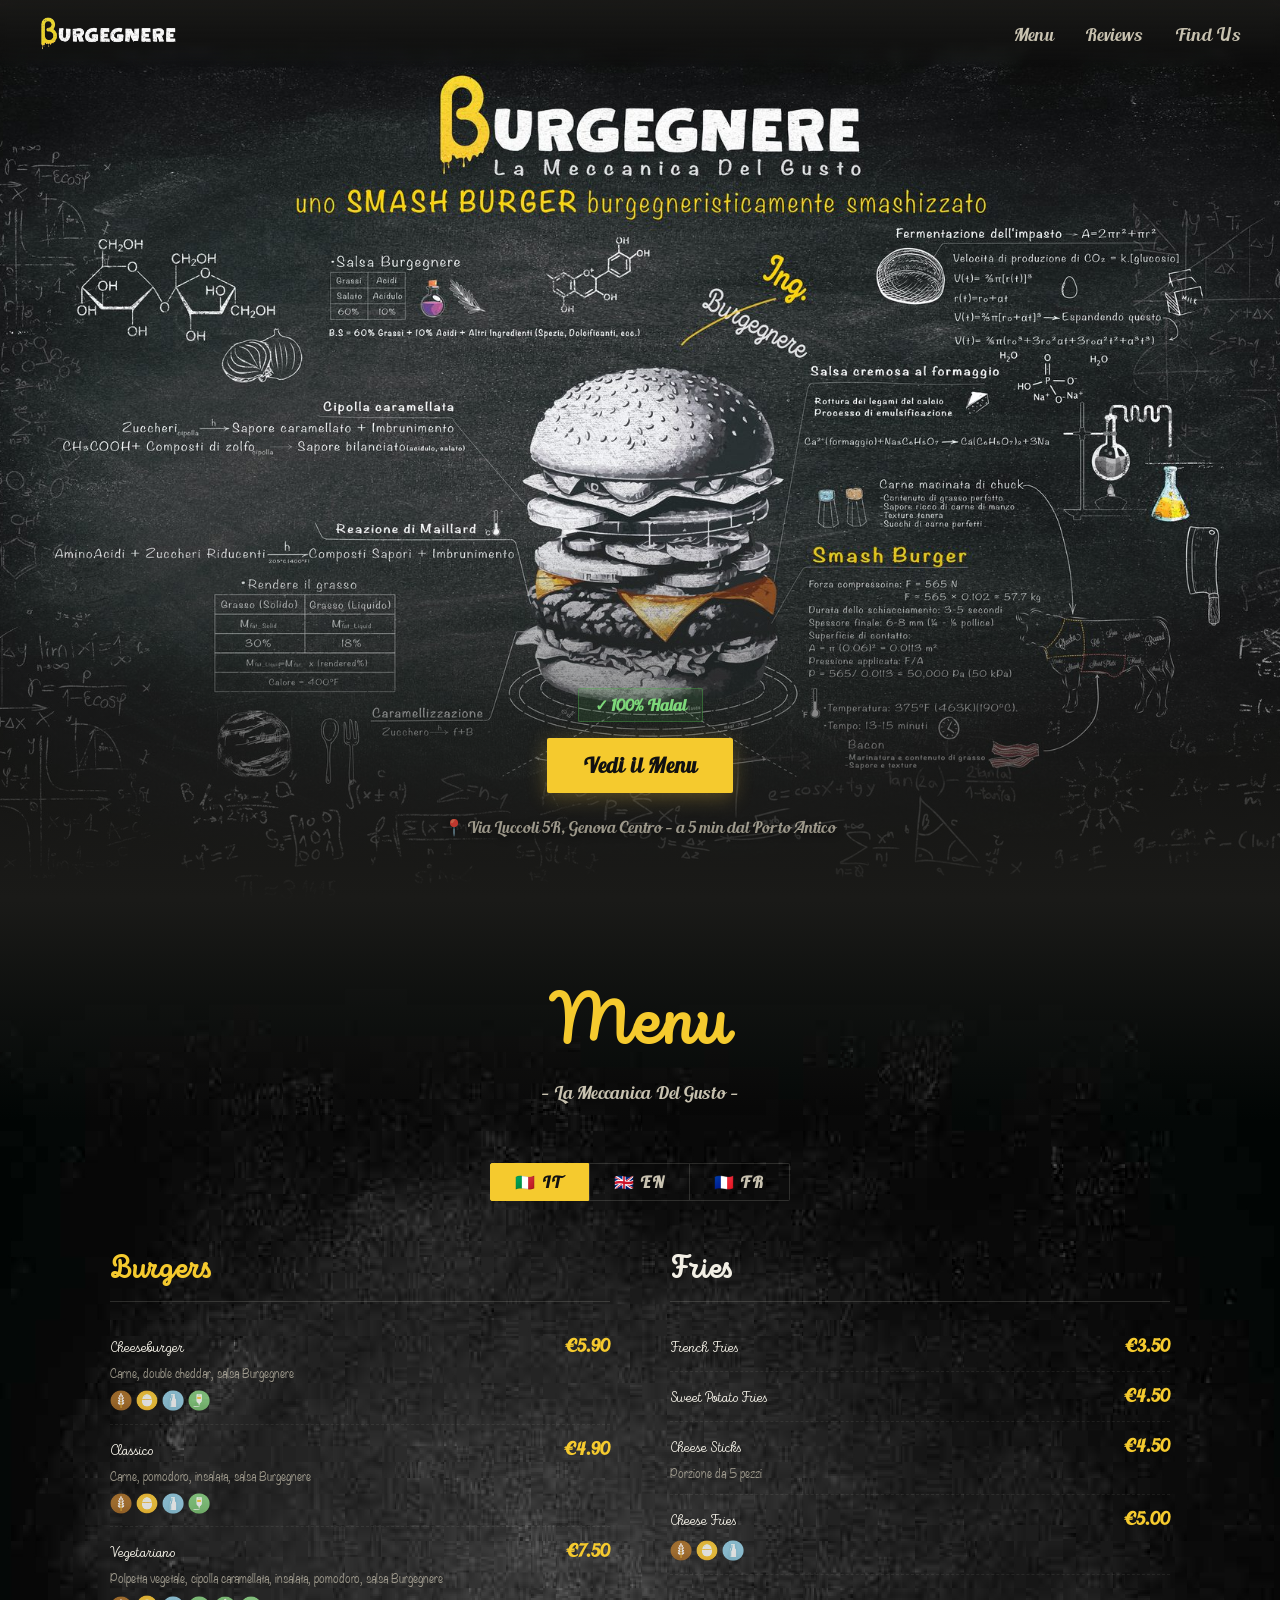
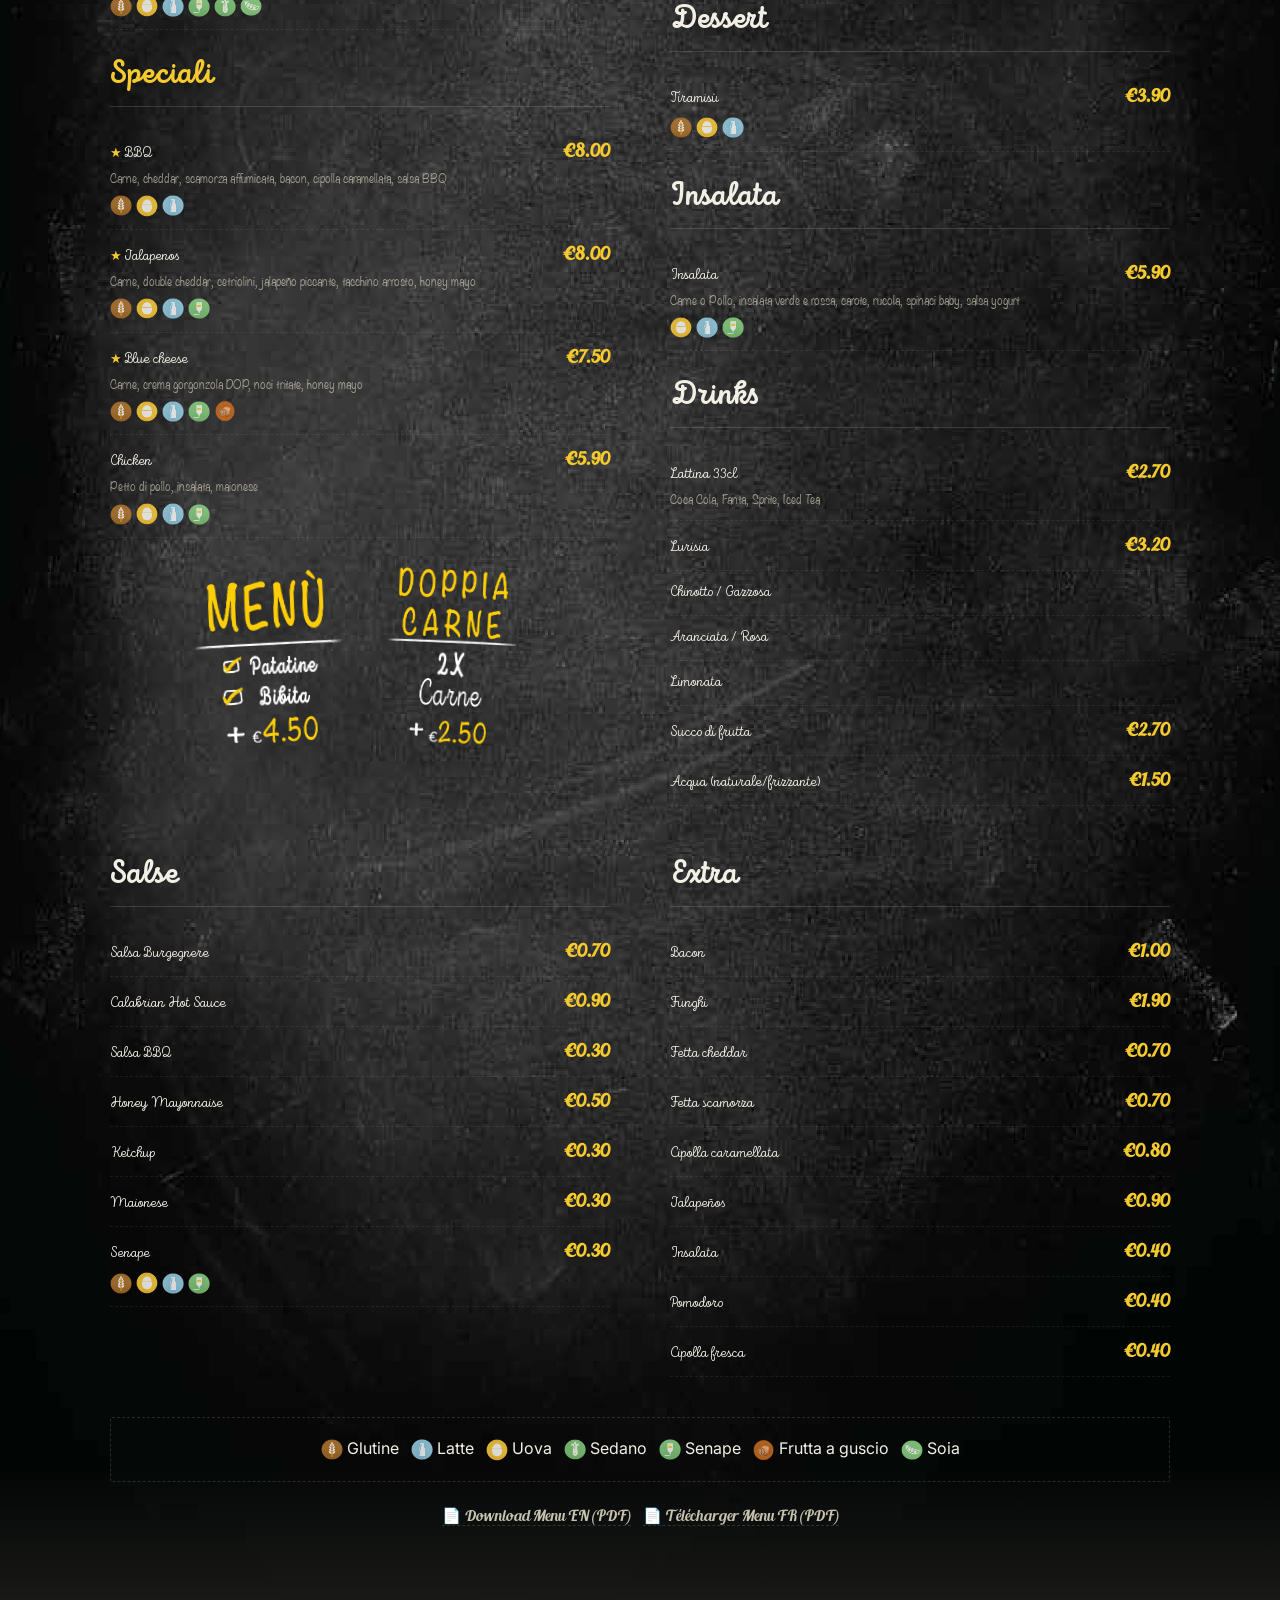
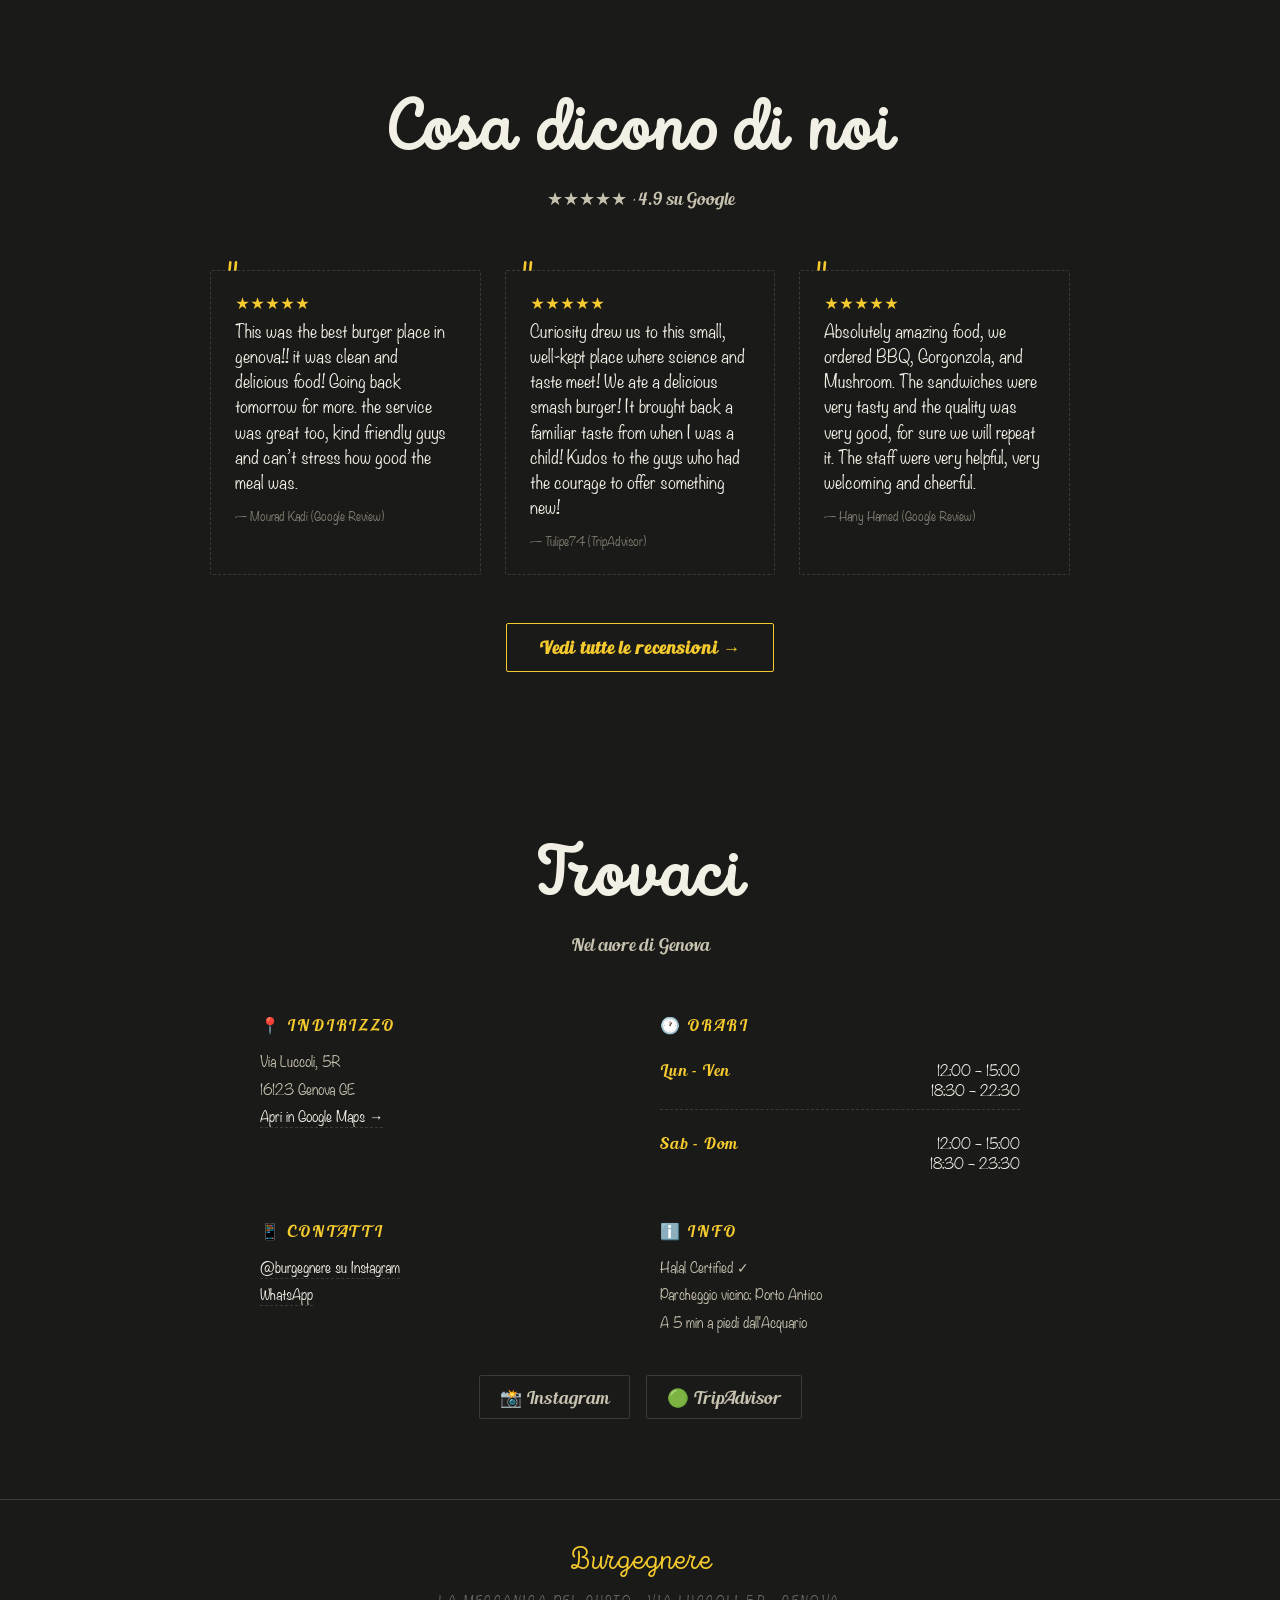
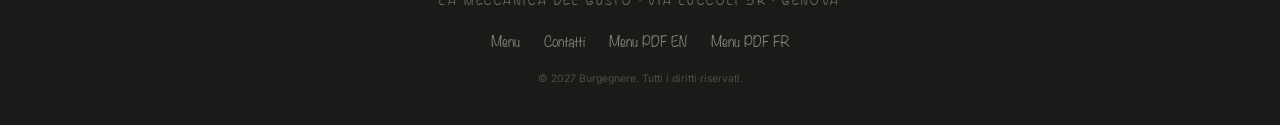
==== index.html @ 3bcdb815 "small changes" ====
<!DOCTYPE html>
<html lang="en">
<head>
<meta charset="UTF-8">
<meta name="viewport" content="width=device-width, initial-scale=1.0">
<title>Burgegnere - La Meccanica Del Gusto</title>
<meta name="description" content="The best smash burger in Genova. Via Luccoli 5R. Science meets flavor.">
<link rel="preconnect" href="https://fonts.googleapis.com">
<link href="https://fonts.googleapis.com/css2?family=Permanent+Marker&family=Caveat:wght@400;600;700&family=Special+Elite&family=Luckiest+Guy&family=Inter:wght@300;400;500&display=swap" rel="stylesheet">
<link rel="icon" type="image/png" href="assets/logo-without-background.png">
<style>
  /* ===== CUSTOM FONTS =====
     Intro Script   -> main titles (Light 300 / Bold 700)
     Blenda Script  -> secondary text
     Noteworthy     -> 3D text (burger builder)
  */
  @font-face {
    font-family: 'Blenda Script';
    src: url('assets/fonts/BlendaScript.otf') format('opentype');
    font-weight: normal;
    font-style: normal;
    font-display: swap;
  }
  @font-face {
    font-family: 'Intro Script';
    src: url('assets/fonts/IntroScript-Light.woff2') format('woff2'),
         url('assets/fonts/IntroScript-Light.woff') format('woff'),
         url('assets/fonts/IntroScript-Light.ttf') format('truetype');
    font-weight: 300;
    font-style: normal;
    font-display: swap;
  }
  @font-face {
    font-family: 'Intro Script';
    src: url('assets/fonts/IntroScript-Bold.woff2') format('woff2'),
         url('assets/fonts/IntroScript-Bold.woff') format('woff'),
         url('assets/fonts/IntroScript-Bold.ttf') format('truetype');
    font-weight: 700;
    font-style: normal;
    font-display: swap;
  }
  @font-face {
    font-family: 'Noteworthy';
    src: url('assets/fonts/Noteworthy-Lt.ttf') format('truetype');
    font-weight: normal;
    font-style: normal;
    font-display: swap;
  }

  :root {
    --font-title: 'Intro Script', 'Luckiest Guy', cursive;
    --font-secondary: 'Blenda Script', 'Caveat', cursive;
    --font-3d: 'Noteworthy', 'Permanent Marker', cursive;
    --chalk-white: #F2EFE5;
    --chalk-dim: #C8C2B0;
    --chalk-faint: rgba(242,239,229,0.15);
    --board-dark: #1A1A18;
    --board-mid: #222220;
    --board-green: #1E2820;
    --gold: #F5CA2E;
    --gold-dim: #C9A020;
    --red-chalk: #E84040;
    --blue-chalk: #6AABF7;
    --green-chalk: #7DD87A;
    --orange-chalk: #F5A030;
    --board-texture: repeating-linear-gradient(
      0deg, transparent, transparent 2px,
      rgba(255,255,255,0.01) 2px, rgba(255,255,255,0.01) 4px
    );
  }

  * { margin: 0; padding: 0; box-sizing: border-box; }

  html { scroll-behavior: smooth; }

  body {
    background: var(--board-dark);
    color: var(--chalk-white);
    font-family: 'Inter', sans-serif;
    overflow-x: hidden;
  }

  /* ===== CHALKBOARD TEXTURE OVERLAY ===== */
  body::before {
    content: '';
    position: fixed;
    inset: 0;
    background: var(--board-texture);
    pointer-events: none;
    z-index: 0;
  }

  /* ===== MATH BACKGROUND ===== */
  .math-bg {
    position: fixed;
    inset: 0;
    pointer-events: none;
    z-index: 0;
    overflow: hidden;
    opacity: 0.07;
  }
  .math-bg canvas { width: 100%; height: 100%; }

  /* ===== NAV ===== */
  nav {
    position: fixed;
    top: 0; left: 0; right: 0;
    z-index: 100;
    display: flex;
    align-items: center;
    justify-content: space-between;
    padding: 16px 40px;
    background: linear-gradient(to bottom, rgba(26,26,24,0.95), transparent);
    backdrop-filter: blur(4px);
  }

  .nav-logo {
    display: inline-flex;
    align-items: center;
    gap: 1.5px;
    font-family: var(--font-title);
    font-size: 1.3rem;
    color: #ffffff;
    letter-spacing: 0.04em;
    text-decoration: none;
    font-weight: 300;
  }
  .nav-logo img {
    height: 2.2rem;
    width: auto;
    display: block;
  }

  .nav-links {
    display: flex;
    gap: 32px;
    list-style: none;
  }
  .nav-links a {
    font-family: var(--font-secondary);
    font-size: 1.1rem;
    color: var(--chalk-dim);
    text-decoration: none;
    transition: color 0.2s;
    letter-spacing: 0.02em;
  }
  .nav-links a:hover { color: var(--chalk-white); }

  .nav-order-btn {
    background: var(--gold);
    color: #111;
    font-family: var(--font-secondary);
    font-size: 1rem;
    font-weight: 700;
    padding: 8px 20px;
    border-radius: 2px;
    text-decoration: none;
    letter-spacing: 0.03em;
    transition: background 0.2s;
  }
  .nav-order-btn:hover { background: #ffd84f; }

  /* ===== HERO ===== */
  #hero {
    position: relative;
    min-height: 100vh;
    display: flex;
    align-items: center;
    justify-content: center;
    overflow: hidden;
    z-index: 1;
    background-image: url('assets/backgrounds/header_bg.jpg');
    background-size: cover;
    background-position: center top;
  }

#hero::after {
  content: '';
  position: absolute;
  inset: 0;
  /* Background image carries the title/subtitle/tagline; only a light shade at the
     very bottom keeps the action cluster readable, the rest stays full opacity. */
  background: linear-gradient(
    to bottom,
    transparent 0%,
    transparent 58%,
    rgba(26,26,24,0.5) 80%,
    var(--board-dark) 100%
  );
  z-index: 1;
  pointer-events: none;
}

  .hero-content {
    position: absolute;
    left: 0; right: 0; bottom: 0;
    text-align: center;
    z-index: 2;
    padding: 0 20px 7vh;
  }

  .hero-eyebrow {
    font-family: var(--font-secondary);
    font-size: 1rem;
    color: var(--chalk-dim);
    letter-spacing: 0.15em;
    text-transform: uppercase;
    margin-bottom: 12px;
    text-shadow: 0 2px 10px rgba(0,0,0,0.9);
  }

  .hero-title {
    font-family: var(--font-title);
    font-size: clamp(3rem, 10vw, 8rem);
    font-weight: 300;
    line-height: 0.9;
    color: var(--chalk-white);
    position: relative;
    text-shadow: 0 4px 24px rgba(0,0,0,0.85), 0 2px 6px rgba(0,0,0,0.9);
  }
  .hero-title .hero-title-img {
    width: clamp(280px, 82vw, 760px);
    height: auto;
    display: block;
    margin: 0 auto;
    filter: drop-shadow(0 4px 24px rgba(0,0,0,0.85));
  }

  .hero-sub {
    font-family: var(--font-secondary);
    font-size: clamp(0.85rem, 2vw, 1.05rem);
    color: var(--chalk-dim);
    letter-spacing: 0.25em;
    text-transform: uppercase;
    font-weight: bold;
 
    text-shadow: 0 2px 10px rgba(0,0,0,0.9);
  }

  .hero-tagline {
    font-family: var(--font-secondary);
    font-size: clamp(1.6rem, 4vw, 2.8rem);
    color: var(--gold);
    margin-top: 24px;
    font-weight: 700;
    text-shadow: 0 2px 14px rgba(0,0,0,0.85);
  }

  .hero-formula {
    font-family: var(--font-secondary);
    font-size: 1rem;
    color: var(--chalk-dim);
    margin-top: 12px;
    opacity: 0.85;
    text-shadow: 0 2px 8px rgba(0,0,0,0.9);
  }

  .hero-ctas {
    display: flex;
    gap: 16px;
    justify-content: center;
    flex-wrap: wrap;
    margin-top: 16px;
  }

  .cta-primary {
    background: var(--gold);
    color: #111;
    font-family: var(--font-secondary);
    font-size: 1.3rem;
    font-weight: 700;
    padding: 14px 36px;
    border-radius: 2px;
    text-decoration: none;
    letter-spacing: 0.05em;
    transition: all 0.2s;
    box-shadow: 0 4px 20px rgba(245,200,66,0.3);
  }
  .cta-primary:hover { background: #ffd84f; transform: translateY(-2px); }

  .cta-secondary {
    border: 1.5px solid var(--chalk-dim);
    color: var(--chalk-white);
    font-family: var(--font-secondary);
    font-size: 1.3rem;
    padding: 14px 36px;
    border-radius: 2px;
    text-decoration: none;
    letter-spacing: 0.05em;
    transition: all 0.2s;
  }
  .cta-secondary:hover { border-color: var(--chalk-white); background: rgba(255,255,255,0.05); }

  .hero-location {
    font-family: var(--font-secondary);
    font-size: 1rem;
    color: var(--chalk-dim);
    margin-top: 24px;
    opacity: 0.75;
    text-shadow: 0 2px 8px rgba(0,0,0,0.9);
  }

  /* ===== CHALK SCRIBBLES (decorative SVGs) ===== */
  .chalk-scribbles {
    position: absolute;
    inset: 0;
    pointer-events: none;
    overflow: hidden;
  }

  /* ===== 3D BURGER SCROLL SECTION ===== */
#burger-builder {
  position: relative;
  z-index: 1;
  min-height: 500vh;

  background-image:
    radial-gradient(
      ellipse 70% 55% at 50% 50%,
      rgba(10,10,9,0.92) 0%,
      rgba(10,10,9,0.85) 30%,
      rgba(10,10,9,0.70) 50%,
      rgba(10,10,9,0.40) 75%,
      transparent 100%
    ),
    linear-gradient(
      to bottom,
      rgba(10,10,9,0.65) 0%,
      rgba(10,10,9,0.35) 15%,
      rgba(10,10,9,0.35) 85%,
      rgba(10,10,9,0.80) 100%
    ),
    url('assets/science_bg.png');

  background-size: cover;
  background-position: 70% top;
  background-repeat: no-repeat;
}

  .burger-sticky {
    position: relative;
    position: sticky;
    top: 0;
    height: 100vh;
    display: flex;
    flex-direction: column;
    align-items: center;
    justify-content: center;
    overflow: hidden;
  }

  .burger-scene {
    position: relative;
    width: min(85vw, 460px);
    height: min(96vw, 500px);
    filter: drop-shadow(0 35px 45px rgba(0,0,0,0.55));
  }

  .burger-scene svg {
    position: absolute;
    inset: 0;
    width: 100%;
    height: 100%;
    overflow: visible;
  }

  .burger-scene .layer {
    opacity: 0;
    transform: translateY(40px) scale(0.85);
    transition: transform 0.5s cubic-bezier(.4,0,.2,1), opacity 0.5s ease;
  }

  .burger-label {
    position: absolute;
    right: -150px;
    font-family: var(--font-secondary);
    font-size: 1rem;
    color: var(--chalk-dim);
    white-space: nowrap;
    opacity: 0;
    transition: opacity 0.3s;
    display: flex;
    align-items: center;
    gap: 8px;
  }
  .burger-label::before {
    content: '';
    display: block;
    width: 40px;
    height: 1px;
    background: var(--chalk-dim);
  }

  .burger-scroll-hint {
    position: absolute;
    bottom: 40px;
    font-family: var(--font-secondary);
    font-size: 1rem;
    color: var(--chalk-dim);
    animation: bounce 2s infinite;
    display: flex;
    flex-direction: column;
    align-items: center;
    gap: 8px;
    text-shadow: 0 2px 8px rgba(0,0,0,0.85);
  }
  @keyframes bounce {
    0%, 100% { transform: translateY(0); }
    50% { transform: translateY(6px); }
  }

  .burger-section-title {
    font-family: var(--font-3d);
    font-size: clamp(1.2rem, 3vw, 2rem);
    color: var(--gold);
    text-align: center;
    margin-bottom: 20px;
    min-height: 48px;
    text-shadow: 0 2px 12px rgba(0,0,0,0.85), 0 1px 2px rgba(0,0,0,0.9);
    padding: 0 16px;
  }

  /* ===== SECTION DIVIDER ===== */
  .chalk-divider {
    width: 100%;
    max-width: 700px;
    margin: 0 auto;
    height: 2px;
    background: linear-gradient(to right, transparent, var(--chalk-faint), rgba(242,239,229,0.35), var(--chalk-faint), transparent);
    position: relative;
  }

  /* ===== MENU SECTION ===== */
  #menu {
    position: relative;
    z-index: 1;
    padding: 80px 0;
    /* Menu background is a portrait "board" texture with its own border shadows,
       so fill the section exactly (100% x 100%) instead of cover-cropping it.
       This keeps the borders visible on all sides, centers it, and avoids the
       upscaling blur that "cover" caused on this tall section. */
    background-image:
      linear-gradient(to bottom, var(--board-dark) 0px, rgba(26,26,24,0) 220px),
      url('assets/backgrounds/menu_background.jpg');
    background-size: 100% 100%, 100% 100%;
    background-position: center, center;
    background-repeat: no-repeat, no-repeat;
  }
  /* Smooth fade from the menu "board" background into the dark reviews section
     so the bottom edge of the board image doesn't cut off abruptly. */
  #menu::after {
    content: '';
    position: absolute;
    left: 0; right: 0; bottom: 0;
    height: 140px;
    background: linear-gradient(to bottom, rgba(26,26,24,0), var(--board-dark));
    pointer-events: none;
    z-index: 2;
  }
  .menu-inner {
    position: relative;
    z-index: 3;
    max-width: 1100px;
    margin: 0 auto;
    padding: 0 20px;
  }

  .section-header {
    text-align: center;
    margin-bottom: 60px;
  }

  .section-title {
    font-family: var(--font-title);
    font-size: clamp(2.5rem, 6vw, 4.5rem);
    color: var(--chalk-white);
    position: relative;
    display: inline-block;
  }
  .section-title.gold { color: var(--gold); }

  .section-subtitle {
    font-family: var(--font-secondary);
    font-size: 1.1rem;
    color: var(--chalk-dim);
    margin-top: 8px;
  }

  /* LANG SWITCH */
  .lang-switch {
    display: flex;
    gap: 0;
    justify-content: center;
    margin-bottom: 48px;
  }
  .lang-btn {
    font-family: var(--font-secondary);
    font-size: 1rem;
    font-weight: 600;
    padding: 8px 24px;
    border: 1.5px solid var(--chalk-faint);
    background: transparent;
    color: var(--chalk-dim);
    cursor: pointer;
    letter-spacing: 0.1em;
    transition: all 0.2s;
  }
  .lang-btn:first-child { border-radius: 2px 0 0 2px; }
  .lang-btn:last-child  { border-radius: 0 2px 2px 0; border-left: none; }
  .lang-btn.active {
    background: var(--gold);
    color: #111;
    border-color: var(--gold);
    font-weight: 700;
  }

  /* MENU GRID */
  .menu-grid {
    display: grid;
    grid-template-columns: 1fr 1fr;
    gap: 48px 60px;
  }
  @media(max-width:760px) { .menu-grid { grid-template-columns: 1fr; } }

  .menu-cat-title {
    font-family: var(--font-title);
    font-size: 2rem;
    font-weight: bold;
    color: var(--gold);
    margin-bottom: 20px;
    padding-bottom: 10px;
    border-bottom: 1px solid var(--chalk-faint);
    position: relative;
  }
  .menu-cat-title.white { color: var(--chalk-white); }

  .menu-item {
    display: flex;
    flex-direction: column;
    gap: 4px;
    padding: 12px 0;
    border-bottom: 1px dashed rgba(242,239,229,0.08);
  }

  .menu-item-row {
    display: flex;
    justify-content: space-between;
    align-items: baseline;
    gap: 8px;
  }

  .menu-item-name {
    font-family: var(--font-title);
    font-size: 0.95rem;
    color: var(--chalk-white);
    flex: 1;
  }
  .menu-item-name .dots {
    color: var(--chalk-faint);
    flex: 1;
    border-bottom: 1px dotted rgba(242,239,229,0.15);
    margin: 0 6px;
    min-width: 20px;
  }

  .menu-item-price {
    font-family: var(--font-secondary);
    font-size: 1.1rem;
    font-weight: 700;
    color: var(--gold);
    white-space: nowrap;
  }

  .menu-item-desc {
    font-family: var(--font-3d);
    font-size: 0.78rem;
    color: var(--chalk-dim);
    line-height: 1.5;
    opacity: 0.75;
  }

  .menu-item-tags {
    display: flex;
    gap: 4px;
    flex-wrap: wrap;
    margin-top: 4px;
  }

  .tag {
    width: 18px; height: 18px;
    border-radius: 50%;
    display: inline-flex;
    align-items: center;
    justify-content: center;
    font-size: 0.55rem;
    font-weight: 700;
    letter-spacing: 0;
  }
  .tag-g  { background: #E8A020; color: #111; } /* Glutine */
  .tag-l  { background: #E8D840; color: #111; } /* Latte */
  .tag-u  { background: #9B59B6; color: #fff; } /* Uova */
  .tag-s  { background: #E84040; color: #fff; } /* Sedano */
  .tag-m  { background: #5B8DD9; color: #fff; } /* Senape */
  .tag-fp { background: #4CAF50; color: #fff; } /* Frutta a guscio */

  /* ALLERGEN KEY */
  .allergen-key {
    display: flex;
    flex-wrap: wrap;
    gap: 12px;
    margin-top: 40px;
    padding: 20px;
    border: 1px dashed var(--chalk-faint);
    border-radius: 2px;
  }
.allergen-key {
    display: flex;
    flex-wrap: wrap;
    justify-content: center;
    gap: 12px;
    margin-top: 40px;
    padding: 20px;
    border: 1px dashed var(--chalk-faint);
    border-radius: 2px;
}

  /* COMBO STICKERS — same physical stickers as the real in-store menu,
     shown side by side directly under the "Speciali" section. */
  .combo-box {
    display: flex;
    flex-wrap: wrap;
    gap: clamp(16px, 4vw, 32px);
    align-items: center;
    justify-content: center;
    margin-top: 28px;
  }
  .combo-sticker {
    width: clamp(108px, 26vw, 150px);
    height: auto;
    display: block;
    filter: drop-shadow(0 8px 16px rgba(0,0,0,0.6));
    transition: transform 0.25s ease;
  }
  .combo-sticker.menu   { transform: rotate(-3deg); }
  .combo-sticker.double { transform: rotate(2.5deg); }
  .combo-sticker:hover  { transform: rotate(0deg) scale(1.04); }
  @media (max-width: 760px) {
    .combo-sticker { width: clamp(96px, 34vw, 140px); }
  }

  /* ===== DELIVERY SECTION ===== */
  #order {
    position: relative;
    z-index: 1;
    padding: 80px 20px;
    text-align: center;
  }

  .delivery-grid {
    display: flex;
    gap: 16px;
    justify-content: center;
    flex-wrap: wrap;
    margin-top: 40px;
  }

  .delivery-card {
    display: flex;
    flex-direction: column;
    align-items: center;
    gap: 10px;
    padding: 24px 32px;
    border: 1.5px solid var(--chalk-faint);
    border-radius: 2px;
    text-decoration: none;
    transition: all 0.2s;
    min-width: 140px;
    background: rgba(255,255,255,0.02);
  }
  .delivery-card:hover {
    border-color: var(--gold);
    background: rgba(245,200,66,0.05);
    transform: translateY(-3px);
  }
  .delivery-card-name {
    font-family: var(--font-secondary);
    font-size: 1.1rem;
    font-weight: 700;
    color: var(--chalk-white);
  }
  .delivery-card-emoji { font-size: 2rem; }

  /* ===== REVIEWS ===== */
  #reviews {
    position: relative;
    z-index: 1;
    padding: 80px 20px;
    max-width: 900px;
    margin: 0 auto;
  }

  .reviews-grid {
    display: grid;
    grid-template-columns: repeat(auto-fit, minmax(260px, 1fr));
    gap: 24px;
    margin-top: 40px;
  }

  .review-card {
    padding: 24px;
    border: 1px dashed var(--chalk-faint);
    border-radius: 2px;
    position: relative;
  }
  .review-card::before {
    content: '"';
    position: absolute;
    top: -10px; left: 16px;
    font-family: var(--font-title);
    font-size: 3rem;
    color: var(--gold);
    line-height: 1;
  }
  .review-text {
    font-family: var(--font-3d);
    font-size: 1.05rem;
    color: var(--chalk-white);
    line-height: 1.5;
    margin-bottom: 12px;
  }
  .review-stars {
    color: var(--gold);
    font-size: 0.9rem;
    margin-bottom: 6px;
  }
  .review-author {
    font-family: var(--font-3d);
    font-size: 0.75rem;
    color: var(--chalk-dim);
    opacity: 0.6;
  }

  /* SEE MORE REVIEWS */
  .reviews-more {
    text-align: center;
    margin-top: 48px;
  }
  .reviews-more-btn {
    display: inline-block;
    border: 1.5px solid var(--gold);
    color: var(--gold);
    font-family: var(--font-secondary);
    font-size: 1.1rem;
    font-weight: 600;
    padding: 12px 32px;
    border-radius: 2px;
    text-decoration: none;
    letter-spacing: 0.05em;
    transition: all 0.2s;
  }
  .reviews-more-btn:hover {
    background: var(--gold);
    color: #111;
    transform: translateY(-2px);
  }

  /* ===== INFO / FIND US ===== */
  #info {
    position: relative;
    z-index: 1;
    padding: 80px 20px;
    max-width: 800px;
    margin: 0 auto;
    text-align: center;
  }

  .info-grid {
    display: grid;
    grid-template-columns: 1fr 1fr;
    gap: 40px;
    margin-top: 40px;
    text-align: left;
  }
  @media(max-width:560px) { .info-grid { grid-template-columns: 1fr; } }

  .info-block-title {
    font-family: var(--font-secondary);
    font-size: 1rem;
    color: var(--gold);
    letter-spacing: 0.12em;
    text-transform: uppercase;
    margin-bottom: 12px;
  }

  .info-block-content {
    font-family: var(--font-3d);
    font-size: 0.9rem;
    color: var(--chalk-dim);
    line-height: 1.9;
  }

  .info-block-content a {
    color: var(--chalk-white);
    text-decoration: none;
    border-bottom: 1px dashed var(--chalk-faint);
    transition: border-color 0.2s;
  }
  .info-block-content a:hover { border-color: var(--gold); color: var(--gold); }

  /* ORARI */
  .hours { display: flex; flex-direction: column; gap: 10px; }
  .hours-row {
    display: flex;
    align-items: baseline;
    justify-content: space-between;
    gap: 16px;
    padding: 8px 0;
    border-bottom: 1px dashed var(--chalk-faint);
  }
  .hours-row:last-child { border-bottom: none; }
  .hours-days {
    font-family: var(--font-secondary);
    font-size: 1rem;
    color: var(--gold);
    letter-spacing: 0.05em;
    white-space: nowrap;
  }
  .hours-time {
    font-family: var(--font-3d);
    font-size: 0.9rem;
    color: var(--chalk-white);
    text-align: right;
    line-height: 1.4;
  }

  /* SOCIAL */
  .social-links {
    display: flex;
    gap: 16px;
    justify-content: center;
    flex-wrap: wrap;
    margin-top: 40px;
  }
  .social-link {
    font-family: var(--font-secondary);
    font-size: 1.1rem;
    color: var(--chalk-dim);
    text-decoration: none;
    display: flex;
    align-items: center;
    gap: 8px;
    padding: 10px 20px;
    border: 1px solid var(--chalk-faint);
    border-radius: 2px;
    transition: all 0.2s;
  }
  .social-link:hover { color: var(--chalk-white); border-color: var(--chalk-dim); }

  /* ===== FOOTER ===== */
  footer {
    position: relative;
    z-index: 1;
    padding: 40px 20px;
    text-align: center;
    border-top: 1px solid var(--chalk-faint);
  }
  .footer-logo {
    font-family: var(--font-title);
    font-size: 2rem;
    color: var(--gold);
    margin-bottom: 8px;
  }
  .footer-sub {
    font-family: var(--font-3d);
    font-size: 0.75rem;
    color: var(--chalk-dim);
    letter-spacing: 0.2em;
    text-transform: uppercase;
    opacity: 0.5;
    margin-bottom: 20px;
  }
  .footer-links {
    display: flex;
    gap: 24px;
    justify-content: center;
    flex-wrap: wrap;
  }
  .footer-links a {
    font-family: var(--font-3d);
    font-size: 0.9rem;
    color: var(--chalk-dim);
    text-decoration: none;
    opacity: 0.6;
    transition: opacity 0.2s;
  }
  .footer-links a:hover { opacity: 1; }

  /* ===== HALAL BADGE ===== */
  .halal-badge {
    display: inline-flex;
    align-items: center;
    gap: 8px;
    background: rgba(77,175,74,0.12);
    border: 1px solid rgba(77,175,74,0.4);
    color: #7DD87A;
    font-family: var(--font-secondary);
    font-size: 1rem;
    font-weight: 700;
    padding: 6px 16px;
    border-radius: 2px;
    margin-top: 16px;
  }

  /* ===== UTILS ===== */
  .text-center { text-align: center; }
  .mt-8 { margin-top: 8px; }
  .mt-16 { margin-top: 16px; }
  .mt-40 { margin-top: 40px; }
  .full-width { grid-column: 1 / -1; }

  /* WAVY underline on menu cat */
  .wavy {
    text-decoration: underline;
    text-decoration-style: wavy;
    text-decoration-color: var(--gold);
  }

  /* MENU SPECIAL STAR */
  .star-item .menu-item-name::before {
    content: '★ ';
    color: var(--gold);
    font-size: 0.8rem;
  }

  /* ===== ANIMATED CHALK ELEMENTS ===== */
  @keyframes fadeInUp {
    from { opacity: 0; transform: translateY(24px); }
    to { opacity: 1; transform: translateY(0); }
  }
  .fade-in { animation: fadeInUp 0.6s ease forwards; }

  /* ===== MOBILE NAV ===== */
  .hamburger {
    display: none;
    flex-direction: column;
    gap: 5px;
    cursor: pointer;
    padding: 4px;
  }
  .hamburger span {
    width: 24px; height: 2px;
    background: var(--chalk-white);
    border-radius: 1px;
    transition: all 0.2s;
  }

  @media(max-width: 680px) {
    .nav-links { display: none; }
    .hamburger { display: flex; }
    nav { padding: 14px 20px; }
    .hero-ctas { flex-direction: column; align-items: center; }
  }

  /* ===== SCIENCE FORMULA ROW ===== */
  .formula-row {
    text-align: center;
    padding: 40px 20px;
    position: relative;
    z-index: 1;
  }
  .formula {
    font-family: var(--font-secondary);
    font-size: clamp(1rem, 2.5vw, 1.5rem);
    color: var(--chalk-dim);
    opacity: 0.5;
    letter-spacing: 0.05em;
  }
  .formula .highlight { color: var(--gold); opacity: 1; }

  /* ===== SCROLL PROGRESS ===== */
  .scroll-progress {
    position: fixed;
    top: 0; left: 0;
    height: 2px;
    background: var(--gold);
    z-index: 1000;
    width: 0%;
    transition: width 0.1s linear;
  }

  /* PDF BACKUP */
  .pdf-links {
    display: flex;
    gap: 12px;
    justify-content: center;
    margin-top: 24px;
    flex-wrap: wrap;
  }
  .pdf-link {
    font-family: var(--font-secondary);
    font-size: 0.95rem;
    color: var(--chalk-dim);
    text-decoration: none;
    border-bottom: 1px dashed var(--chalk-faint);
    transition: color 0.2s;
  }
  .pdf-link:hover { color: var(--chalk-white); }
  .tag-icon {
    width: 22px;
    height: 22px;
    object-fit: contain;
    vertical-align: middle;
    filter: brightness(1.1); /* makes icons chalk-white to match the aesthetic */
    opacity: 0.85;
  }
</style>
</head>
<body>

<!-- Scroll progress -->
<div class="scroll-progress" id="scrollProgress"></div>

<!-- Animated math background -->
<div class="math-bg">
  <canvas id="mathCanvas"></canvas>
</div>

<!-- NAV -->
<nav>
  <a href="#hero" class="nav-logo">
    <img src="assets/main-title.png" alt="Burgegnere">
  </a>
  <ul class="nav-links">
    <li><a href="#menu">Menu</a></li>
    <li><a href="#reviews">Reviews</a></li>
    <li><a href="#info">Find Us</a></li>
  </ul>
  <div class="hamburger" onclick="toggleMobileMenu()">
    <span></span><span></span><span></span>
  </div>
</nav>

<!-- ===== HERO ===== -->
<!-- Background image already contains the title, subtitle and tagline baked in,
     so the hero only overlays the bottom action cluster (kept off the artwork). -->
<section id="hero">
  <div class="hero-content">
    <div class="halal-badge">✓ 100% Halal</div>
    <div class="hero-ctas">
      <a href="#menu" class="cta-primary">Vedi il Menu</a>
    </div>
    <div class="hero-location">📍 Via Luccoli 5R, Genova Centro — a 5 min dal Porto Antico</div>
  </div>
</section>

<!-- ===== MENU ===== -->
<section id="menu">
  <div class="menu-inner">
  <div class="section-header">
    <h2 class="section-title gold">Menu</h2>
    <p class="section-subtitle">— La Meccanica Del Gusto —</p>
  </div>

  <!-- Lang switch -->
  <div class="lang-switch">
    <button class="lang-btn active" onclick="switchLang('it')">🇮🇹 IT</button>
    <button class="lang-btn" onclick="switchLang('en')">🇬🇧 EN</button>
    <button class="lang-btn" onclick="switchLang('fr')">🇫🇷 FR</button>
  </div>

  <div class="menu-grid" id="menuGrid">
    <!-- Rendered by JS -->
  </div>

  <!-- Allergen key -->
  <!-- <div class="allergen-key" style="margin-top:40px center;">
    <div class="allergen-item"><img class="tag-icon" src="assets/menu-icons/glutine.png" alt="G"> Glutine</div>
    <div class="allergen-item"><img class="tag-icon" src="assets/menu-icons/uova.png" alt="U"> Uova</div>
    <div class="allergen-item"><img class="tag-icon" src="assets/menu-icons/latte.png" alt="L"> Latte</div>
    <div class="allergen-item"><img class="tag-icon" src="assets/menu-icons/senape.png" alt="M"> Senape</div>
    <div class="allergen-item"><img class="tag-icon" src="assets/menu-icons/sedano.png" alt="S"> Sedano</div>
    <div class="allergen-item"><img class="tag-icon" src="assets/menu-icons/soia.png" alt="SO"> Soia</div>
    <div class="allergen-item"><img class="tag-icon" src="assets/menu-icons/frutta a guscio.png" alt="FG"> Frutta a guscio</div>
  </div> -->

  <div class="allergen-key" id="allergenKey" style="margin-top:40px center;">
  <!-- Rendered by JS via renderAllergens() -->
  </div>

  <!-- PDF backup -->
  <div class="pdf-links">
    <a href="https://drive.google.com/file/d/1XoUad8ZT9h3zBEYL3FfUbu1DeadlXFNo/view" target="_blank" class="pdf-link">📄 Download Menu EN (PDF)</a>
    <a href="https://drive.google.com/file/d/1r_i0nGInnlrNcYlbQu2TFCZ3Vq4mXyOo/view" target="_blank" class="pdf-link">📄 Télécharger Menu FR (PDF)</a>
  </div>
  </div><!-- /.menu-inner -->
</section>

<!-- ===== REVIEWS ===== -->
<section id="reviews">
  <div class="section-header">
    <h2 class="section-title">Cosa dicono di noi</h2>
    <p class="section-subtitle">★★★★★ · 4.9 su Google</p>
  </div>

  <div class="reviews-grid">
    <div class="review-card">
      <div class="review-stars">★★★★★</div>
      <p class="review-text">This was the best burger place in genova!! it was clean and delicious food! Going back tomorrow for more. the service was great too, kind friendly guys and can’t stress how good the meal was.</p>
      <div class="review-author">— Mourad Kadi (Google Review)</div>
    </div>
    <div class="review-card">
      <div class="review-stars">★★★★★</div>
      <p class="review-text">Curiosity drew us to this small, well-kept place where science and taste meet! We ate a delicious smash burger! It brought back a familiar taste from when I was a child! Kudos to the guys who had the courage to offer something new!</p>
      <div class="review-author">— Tulipe74 (TripAdvisor)</div>
    </div>
    <div class="review-card">
      <div class="review-stars">★★★★★</div>
      <p class="review-text">Absolutely amazing food, we ordered BBQ, Gorgonzola, and Mushroom. The sandwiches were very tasty and the quality was very good, for sure we will repeat it. The staff were very helpful, very welcoming and cheerful.</p>
      <div class="review-author">— Hany Hamed (Google Review)</div>
    </div>
  </div>

  <div class="reviews-more">
    <a href="https://www.google.com/maps/place/Burgegnere/@44.4094285,8.9299657,17z/data=!4m8!3m7!1s0x12d34300343e1ef7:0x669d69b40d0f7701!8m2!3d44.4094247!4d8.9325406!9m1!1b1!16s%2Fg%2F11m5jzsck5?entry=ttu&g_ep=EgoyMDI2MDcwOC4wIKXMDSoASAFQAw%3D%3D"
       target="_blank" rel="noopener" class="reviews-more-btn">Vedi tutte le recensioni →</a>
  </div>

</section>

<!-- ===== INFO ===== -->
<section id="info">
  <div class="section-header">
    <h2 class="section-title">Trovaci</h2>
    <p class="section-subtitle">Nel cuore di Genova</p>
  </div>

  <div class="info-grid">
    <div>
      <div class="info-block-title">📍 Indirizzo</div>
      <div class="info-block-content">
        Via Luccoli, 5R<br>
        16123 Genova GE<br>
        <a href="https://maps.google.com/?q=Via+Luccoli+5R+Genova" target="_blank">Apri in Google Maps →</a>
      </div>
    </div>
    <div>
      <div class="info-block-title">🕐 Orari</div>
      <div class="info-block-content hours">
        <div class="hours-row">
          <span class="hours-days">Lun – Ven</span>
          <span class="hours-time">
            12:00 – 15:00<br>
            18:30 – 22:30
          </span>
        </div>
        <div class="hours-row">
          <span class="hours-days">Sab – Dom</span>
          <span class="hours-time">
            12:00 – 15:00<br>
            18:30 – 23:30
          </span>
        </div>
      </div>
    </div>
    <div>
      <div class="info-block-title">📱 Contatti</div>
      <div class="info-block-content">
        <a href="https://www.instagram.com/burgegnere/" target="_blank">@burgegnere su Instagram</a><br>
        <a href="https://wa.me/39XXXXXXXXXX">WhatsApp</a>
      </div>
    </div>
    <div>
      <div class="info-block-title">ℹ️ Info</div>
      <div class="info-block-content">
        Halal Certified ✓<br>
        Parcheggio vicino: Porto Antico<br>
        A 5 min a piedi dall'Acquario
      </div>
    </div>
  </div>

  <div class="social-links">
    <a href="https://www.instagram.com/burgegnere/" target="_blank" class="social-link">
      📸 Instagram
    </a>
    <a href="https://www.tripadvisor.it/Restaurant_Review-g12130280-d33060825-Reviews-Burgegnere" target="_blank" class="social-link">
      🟢 TripAdvisor
    </a>
  </div>
</section>

<!-- ===== FOOTER ===== -->
<footer>
  <div class="footer-logo">Burgegnere</div>
  <div class="footer-sub">La Meccanica Del Gusto · Via Luccoli 5R · Genova</div>
  <div class="footer-links">
    <a href="#menu">Menu</a>
    <a href="#info">Contatti</a>
    <a href="https://drive.google.com/file/d/1XoUad8ZT9h3zBEYL3FfUbu1DeadlXFNo/view" target="_blank">Menu PDF EN</a>
    <a href="https://drive.google.com/file/d/1r_i0nGInnlrNcYlbQu2TFCZ3Vq4mXyOo/view" target="_blank">Menu PDF FR</a>
  </div>
  <p style="font-family:'Inter',sans-serif;font-size:0.65rem;color:var(--chalk-dim);opacity:0.3;margin-top:20px">
    © 2027 Burgegnere. Tutti i diritti riservati.
  </p>
</footer>

<script>
// ===== SCROLL PROGRESS =====
window.addEventListener('scroll', () => {
  const pct = (window.scrollY / (document.body.scrollHeight - window.innerHeight)) * 100;
  document.getElementById('scrollProgress').style.width = pct + '%';
});

// ===== MATH CANVAS BACKGROUND =====
(function() {
  const canvas = document.getElementById('mathCanvas');
  const ctx = canvas.getContext('2d');
  const formulas = [
    'T = 1/(1-ecosφ)', 'Σn-1', 'lim|x|=1',
    'AminoAcidi + Zuccheri → Sapori', 'π ≈ 3.1415',
    'CH₃COOH + Zolfo → Bilanciato', 'f+B = Caramellizzazione',
    'Reazione di Maillard', 'y = 1-A°C', '∫(x+a)⁴',
    'Σ(x-m)²/n', 'Zucchero → Glucosio + Fruttosio',
    'H₂O = 2H⁺', 'C₆H₁₂O₆', 'CH₂OH', 'T → ∞',
    'lim(x→∞)', 'sinφ', 'cosX', '∂f/∂x'
  ];

  function resize() {
    canvas.width = window.innerWidth;
    canvas.height = window.innerHeight;
    drawFormulas();
  }

  function drawFormulas() {
    ctx.clearRect(0, 0, canvas.width, canvas.height);
    ctx.fillStyle = 'rgba(242,239,229,1)';
    ctx.font = '13px Georgia';
    const positions = [];
    for (let i = 0; i < 35; i++) {
      const x = Math.random() * canvas.width;
      const y = Math.random() * canvas.height;
      const txt = formulas[Math.floor(Math.random() * formulas.length)];
      const angle = (Math.random() - 0.5) * 0.3;
      ctx.save();
      ctx.translate(x, y);
      ctx.rotate(angle);
      ctx.globalAlpha = 0.15 + Math.random() * 0.2;
      ctx.font = (10 + Math.random() * 6) + 'px Georgia';
      ctx.fillText(txt, 0, 0);
      ctx.restore();
    }
  }

  window.addEventListener('resize', resize);
  resize();
})();


// ===== MENU DATA =====
const menuData = {
  it: {
    burgers: [
      {
        name: 'Cheeseburger', price: '€5.90',
        desc: 'Carne, double cheddar, salsa Burgegnere',
        tags: ['G','U','L','M'],
      },
      {
        name: 'Classico', price: '€4.90',
        desc: 'Carne, pomodoro, insalata, salsa Burgegnere',
        tags: ['G','U','L','M'],
      },
      {
        name: 'Vegetariano', price: '€7.50',
        desc: 'Polpetta vegetale, cipolla caramellata, insalata, pomodoro, salsa Burgegnere',
        tags: ['G','U','L','M','S','SO'],
      },
    ],
    speciali: [
      {
        name: 'BBQ', price: '€8.00',
        desc: 'Carne, cheddar, scamorza affumicata, bacon, cipolla caramellata, salsa BBQ',
        tags: ['G','U','L'],
        star: true,
      },
      {
        name: 'Jalapenos', price: '€8.00',
        desc: 'Carne, double cheddar, cetriolini, jalapeño piccante, tacchino arrosto, honey mayo',
        tags: ['G','U','L','M'],
        star: true,
      },
      {
        name: 'Blue cheese', price: '€7.50',
        desc: 'Carne, crema gorgonzola DOP, noci tritate, honey mayo',
        tags: ['G','U','L','M','FG'],
        star: true,
      },
      {
        name: 'Chicken', price: '€5.90',
        desc: 'Petto di pollo, insalata, maionese',
        tags: ['G','U','L','M'],
      },
    ],
    fries: [
      { name: 'French Fries', price: '€3.50', desc: '', tags: [] },
      { name: 'Sweet Potato Fries', price: '€4.50', desc: '', tags: [] },
      { name: 'Cheese Sticks', price: '€4.50', desc: 'Porzione da 5 pezzi', tags: [] },
      { name: 'Cheese Fries', price: '€5.00', desc: '', tags: ['G','U','L'] },
    ],
    extra: [
      { name: 'Bacon', price: '€1.00' },
      { name: 'Funghi', price: '€1.90' },
      { name: 'Fetta cheddar', price: '€0.70' },
      { name: 'Fetta scamorza', price: '€0.70' },
      { name: 'Cipolla caramellata', price: '€0.80' },
      { name: 'Jalapeños', price: '€0.90' },
      { name: 'Insalata', price: '€0.40' },
      { name: 'Pomodoro', price: '€0.40' },
      { name: 'Cipolla fresca', price: '€0.40' },
    ],
    drinks: [
      { name: 'Lattina 33cl', price: '€2.70', desc: 'Coca Cola, Fanta, Sprite, Iced Tea', tags: [] },
      { name: 'Lurisia', price: '€3.20', desc: '', tags: [] },
      { name: 'Chinotto / Gazzosa', price: '', desc: '', tags: [] },
      { name: 'Aranciata / Rosa', price: '', desc: '', tags: [] },
      { name: 'Limonata', price: '', desc: '', tags: [] },
      { name: 'Succo di frutta', price: '€2.70', desc: '', tags: [] },
      { name: 'Acqua (naturale/frizzante)', price: '€1.50', desc: '', tags: [] },
    ],
    sauces: [
      { name: 'Salsa Burgegnere', price: '€0.70' },
      { name: 'Calabrian Hot Sauce', price: '€0.90' },
      { name: 'Salsa BBQ', price: '€0.30' },
      { name: 'Honey Mayonnaise', price: '€0.50' },
      { name: 'Ketchup', price: '€0.30' },
      { name: 'Maionese', price: '€0.30' },
      { name: 'Senape', price: '€0.30', 'tags': ['G','U','L','M'] },
    ],
    desserts: [
      { name: 'Tiramisù', price: '€3.90', desc: '', tags: ['G','U','L'] },
    ],
    salad: [
      { name: 'Insalata', price: '€5.90', desc: 'Carne o Pollo, insalata verde e rossa, carote, rucola, spinaci baby, salsa yogurt', tags: ['U','L','M'] },
    ],
  },
  en: {
    burgers: [
      { name: 'Cheeseburger', price: '€5.90', desc: 'Beef, double cheddar, Burgegnere sauce', tags: ['G','U','L','M']},
      { name: 'Classic', price: '€4.90', desc: 'Beef, tomato, lettuce, Burgegnere sauce', tags: ['G','U','L','M'] },
      { name: 'Vegetarian', price: '€7.50', desc: 'Fresh vegetable patty, caramelized onion, lettuce, tomato, Burgegnere sauce', tags: ['G','U','L','M','S','SO'] },
    ],
    speciali: [
      { name: 'BBQ', price: '€8.00', desc: 'Beef, cheddar, smoked scamorza, bacon, caramelized onion, BBQ sauce', tags: ['G','U','L'], star: true },
      { name: 'Jalapenos', price: '€8.00', desc: 'Beef, double cheddar, pickles, spicy jalapeño, roasted turkey, honey mayo', tags: ['G','U','L','M'] , star: true },
      { name: 'Blue Cheese', price: '€7.50', desc: 'Beef, gorgonzola DOP cream, chopped walnuts, honey mayo', tags: ['G','U','L','M','FG'], star: true },
      { name: 'Chicken', price: '€5.90', desc: 'Real chicken cutlet, salad, mayonnaise', tags: ['G','L','U','M'] },
    ],
    fries: [
      { name: 'French Fries', price: '€3.50', desc: '', tags: [] },
      { name: 'Sweet Potato Fries', price: '€4.50', desc: '', tags: [] },
      { name: 'Cheese Sticks', price: '€4.50', desc: 'Portion of 5 pieces', tags: [] },
      { name: 'Cheese Fries', price: '€5.00', desc: '', tags:['G','U','L']  },
    ],
    extra: [
      { name: 'Bacon', price: '€1.00' }, { name: 'Mushrooms', price: '€1.90' },
      { name: 'Cheddar slice', price: '€0.70' }, { name: 'Smoked scamorza', price: '€0.70' },
      { name: 'Caramelized onion', price: '€0.80' }, { name: 'Jalapeños', price: '€0.90' },
      { name: 'Lettuce', price: '€0.40' }, { name: 'Tomatoes', price: '€0.40' }, { name: 'Fresh onion', price: '€0.40' },
    ],
    drinks: [
      { name: 'Can 33cl', price: '€2.70', desc: 'Coca Cola, Fanta, Sprite, Iced Tea', tags: [] },
      { name: 'Lurisia', price: '€3.20', desc: '', tags: [] },
      { name: 'Chinotto / Soda', price: '', desc: '', tags: [] },
      { name: 'Orange / Pink Lemonade', price: '', desc: '', tags: [] },
      { name: 'Fruit juice', price: '€2.70', desc: '', tags: [] },
      { name: 'Water (Still/Sparkling)', price: '€1.50', desc: '', tags: [] },
    ],
    sauces: [
      { name: 'Burgegnere Sauce', price: '€0.70' }, { name: 'Calabrian Hot Sauce', price: '€0.90' },
      { name: 'BBQ Sauce', price: '€0.30' }, { name: 'Honey Mayonnaise', price: '€0.50' },
      { name: 'Ketchup', price: '€0.30' }, { name: 'Mayonnaise', price: '€0.30' }, { name: 'Mustard', price: '€0.30', tags: ['G','U','L','M'] },
    ],
    desserts: [{ name: 'Tiramisù', price: '€3.90', desc: '', tags:  ['G','U','L'] }],
    salad: [{ name: 'Salad', price: '€5.90', desc: 'Meat or Chicken, green & red lettuce, carrots, arugula, baby spinach, yogurt sauce', tags:  ['U','L','M'] }],
  },
  fr: {
    burgers: [
      { name: 'Cheeseburger', price: '€5.90', desc: 'Bœuf, double cheddar, sauce Burgegnere', tags: ['G','U','L','M'] },
      { name: 'Classique', price: '€4.90', desc: 'Bœuf, tomate, salade, sauce Burgegnere', tags: ['G','U','L','M'] },
      { name: 'Végétarien', price: '€7.50', desc: 'Galette végétale, oignon caramélisé, salade, tomate, sauce Burgegnere', tags: ['G','U','L','M','S','SO']},
    ],
    speciali: [
      { name: 'BBQ', price: '€8.00', desc: 'Bœuf, cheddar, scamorza fumée, bacon, oignon caramélisé, sauce BBQ', tags: ['G','U','L'], star: true },
      { name: 'Jalapeños', price: '€8.00', desc: 'Bœuf, double cheddar, cornichons, jalapeño piquant, dinde rôtie, mayo miel', tags: ['G','U','L','M'], star: true },
      { name: 'Blue Cheese', price: '€7.50', desc: 'Bœuf, crème gorgonzola DOP, noix hachées, mayo miel', tags: ['G','U','L','M','FG'], star: true },
      { name: 'Poulet', price: '€5.90', desc: 'Escalope de poulet, salade, mayonnaise', tags: ['G','U','L','M'] },
    ],
    fries: [
      { name: 'Frites', price: '€3.50', desc: '', tags: [] },
      { name: 'Frites de patate douce', price: '€4.50', desc: '', tags: [] },
      { name: 'Bâtonnets de fromage', price: '€4.50', desc: 'Portion de 5 pièces', tags: [] },
      { name: 'Cheese Fries', price: '€5.00', desc: '', tags: ['G','U','L'] },
    ],
    extra: [
      { name: 'Bacon', price: '€1.00' }, { name: 'Champignons', price: '€1.90' },
      { name: 'Tranche cheddar', price: '€0.70' }, { name: 'Scamorza fumée', price: '€0.70' },
      { name: 'Oignon caramélisé', price: '€0.80' }, { name: 'Jalapeños', price: '€0.90' },
      { name: 'Salade', price: '€0.40' }, { name: 'Tomates', price: '€0.40' }, { name: 'Oignon frais', price: '€0.40' },
    ],
    drinks: [
      { name: 'Canette 33cl', price: '€2.70', desc: 'Coca Cola, Fanta, Sprite, Iced Tea', tags: [] },
      { name: 'Lurisia', price: '€3.20', desc: '', tags: [] },
      { name: 'Eau (plate/gazeuse)', price: '€1.50', desc: '', tags: [] },
      { name: 'Jus de fruit', price: '€2.70', desc: '', tags: [] },
    ],
    sauces: [
      { name: 'Sauce Burgegnere', price: '€0.70' }, { name: 'Sauce piquante Calabraise', price: '€0.90' },
      { name: 'Sauce BBQ', price: '€0.30' }, { name: 'Mayo miel', price: '€0.50' },
      { name: 'Ketchup', price: '€0.30' }, { name: 'Mayonnaise', price: '€0.30' }, { name: 'Moutarde', price: '€0.30' , tags: ['G','U','L'] },
    ],
    desserts: [{ name: 'Tiramisù', price: '€3.90', desc: '', tags: ['G','L','U'] }],
    salad: [{ name: 'Salade', price: '€5.90', desc: 'Viande ou Poulet, laitues, carottes, roquette, épinards, sauce yaourt', tags: ['U','L','M'] }],
  }
};

const labels = {
  it: { burgers:'Burgers', speciali:'Speciali', fries:'Fries', drinks:'Drinks', sauces:'Salse', desserts:'Dessert', salad:'Insalata', extra:'Extra', combo:'MENU', comboIncludes:['Fries','Drink'], doubleLabel:'DOUBLE MEAT', doubleSub:'2× Carne + €2.50', comboPrice:'+€4.50' },
  en: { burgers:'Burgers', speciali:'Specials', fries:'Fries', drinks:'Drinks', sauces:'Sauces', desserts:'Desserts', salad:'Salad', extra:'Extra', combo:'COMBO', comboIncludes:['Fries','Drink'], doubleLabel:'DOUBLE MEAT', doubleSub:'2× Meat + €2.50', comboPrice:'+€4.50' },
  fr: { burgers:'Burgers', speciali:'Spéciale', fries:'Frites', drinks:'Boissons', sauces:'Sauce', desserts:'Desserts', salad:'Salade', extra:'Extras', combo:'MENÙ', comboIncludes:['Frites','Boisson'], doubleLabel:'DOUBLE VIANDE', doubleSub:'2× Viande + €2.50', comboPrice:'+€4.50' },
};

const tagIcons = {
  G:  'assets/menu-icons/glutine.png',
  L:  'assets/menu-icons/latte.png',
  U:  'assets/menu-icons/uova.png',
  S:  'assets/menu-icons/sedano.png',
  M:  'assets/menu-icons/senape.png',
  FG: 'assets/menu-icons/frutta a guscio.png',
  SO: 'assets/menu-icons/soia.png',
};

const allergenNames = {
  it: { G:'Glutine', U:'Uova', L:'Latte', M:'Senape', S:'Sedano', SO:'Soia', FG:'Frutta a guscio' },
  en: { G:'Gluten',  U:'Eggs', L:'Milk',  M:'Mustard', S:'Celery', SO:'Soy', FG:'Tree nuts' },
  fr: { G:'Gluten',  U:'Œufs', L:'Lait',  M:'Moutarde', S:'Céleri', SO:'Soja', FG:'Fruits à coque' },
};

function renderAllergens(lang) {
  const a = allergenNames[lang];
  const key = document.getElementById('allergenKey');
  if (!key) return;
  key.innerHTML = Object.keys(tagIcons).map(code => `
    <div class="allergen-item"><img class="tag-icon" src="${tagIcons[code]}" alt="${code}"> ${a[code]}</div>
  `).join('');
}

function renderItem(item) {
  const tags = (item.tags||[]).map(t => `<img class="tag-icon" src="${tagIcons[t]}" alt="${t}" title="${t}">`).join('');
  return `
    <div class="menu-item ${item.star ? 'star-item' : ''}">
      <div class="menu-item-row">
        <span class="menu-item-name">${item.name}</span>
        ${item.price ? `<span class="menu-item-price">${item.price}</span>` : ''}
      </div>
      ${item.desc ? `<div class="menu-item-desc">${item.desc}</div>` : ''}
      ${tags ? `<div class="menu-item-tags">${tags}</div>` : ''}
    </div>`;
}

function renderMenu(lang) {
  const d = menuData[lang];
  const l = labels[lang];
  const grid = document.getElementById('menuGrid');

  grid.innerHTML = `
    <!-- Col 1: Burgers -->
    <div>
      <div class="menu-cat-title">${l.burgers}</div>
      ${d.burgers.map(renderItem).join('')}
      <div style="margin-top:24px">
        <div class="menu-cat-title">${l.speciali}</div>
        ${d.speciali.map(renderItem).join('')}
      </div>

      <!-- Combo stickers side by side, below Speciali -->
      <div class="combo-box">
        <img class="combo-sticker menu"   src="assets/backgrounds/combo1.png" alt="Menu combo: Patatine + Bibita — +€4.50">
        <img class="combo-sticker double" src="assets/backgrounds/combo2.png" alt="Doppia carne: 2× Carne — +€2.50">
      </div>
    </div>

    <!-- Col 2: Fries + Drinks + Sauces -->
    <div>
      <div class="menu-cat-title white">${l.fries}</div>
      ${d.fries.map(renderItem).join('')}

      <div style="margin-top:24px">
        <div class="menu-cat-title white">${l.desserts}</div>
        ${d.desserts.map(renderItem).join('')}
      </div>

      <div style="margin-top:24px">
        <div class="menu-cat-title white">${l.salad}</div>
        ${d.salad.map(renderItem).join('')}
      </div>

      <div style="margin-top:24px">
        <div class="menu-cat-title white">${l.drinks}</div>
        ${d.drinks.map(renderItem).join('')}
      </div>
    </div>

    <!-- Sauces & Extra -->
    <div>
      <div class="menu-cat-title white">${l.sauces}</div>
      ${d.sauces.map(renderItem).join('')}
    </div>
    <div>
      <div class="menu-cat-title white">${l.extra}</div>
      ${d.extra.map(renderItem).join('')}
    </div>
  `;
}

function switchLang(lang) {
  document.querySelectorAll('.lang-btn').forEach(b => b.classList.remove('active'));
  event.target.classList.add('active');
  renderMenu(lang);
  renderAllergens(lang);
}

// Initial render
renderMenu('it');
renderAllergens('it');

function toggleMobileMenu() {
  const links = document.querySelector('.nav-links');
  if (links.style.display === 'flex') {
    links.style.display = 'none';
  } else {
    links.style.cssText = 'display:flex; flex-direction:column; position:fixed; top:60px; left:0; right:0; background:rgba(26,26,24,0.98); padding:24px; gap:20px; z-index:99;';
  }
}
</script>
</body>
</html>
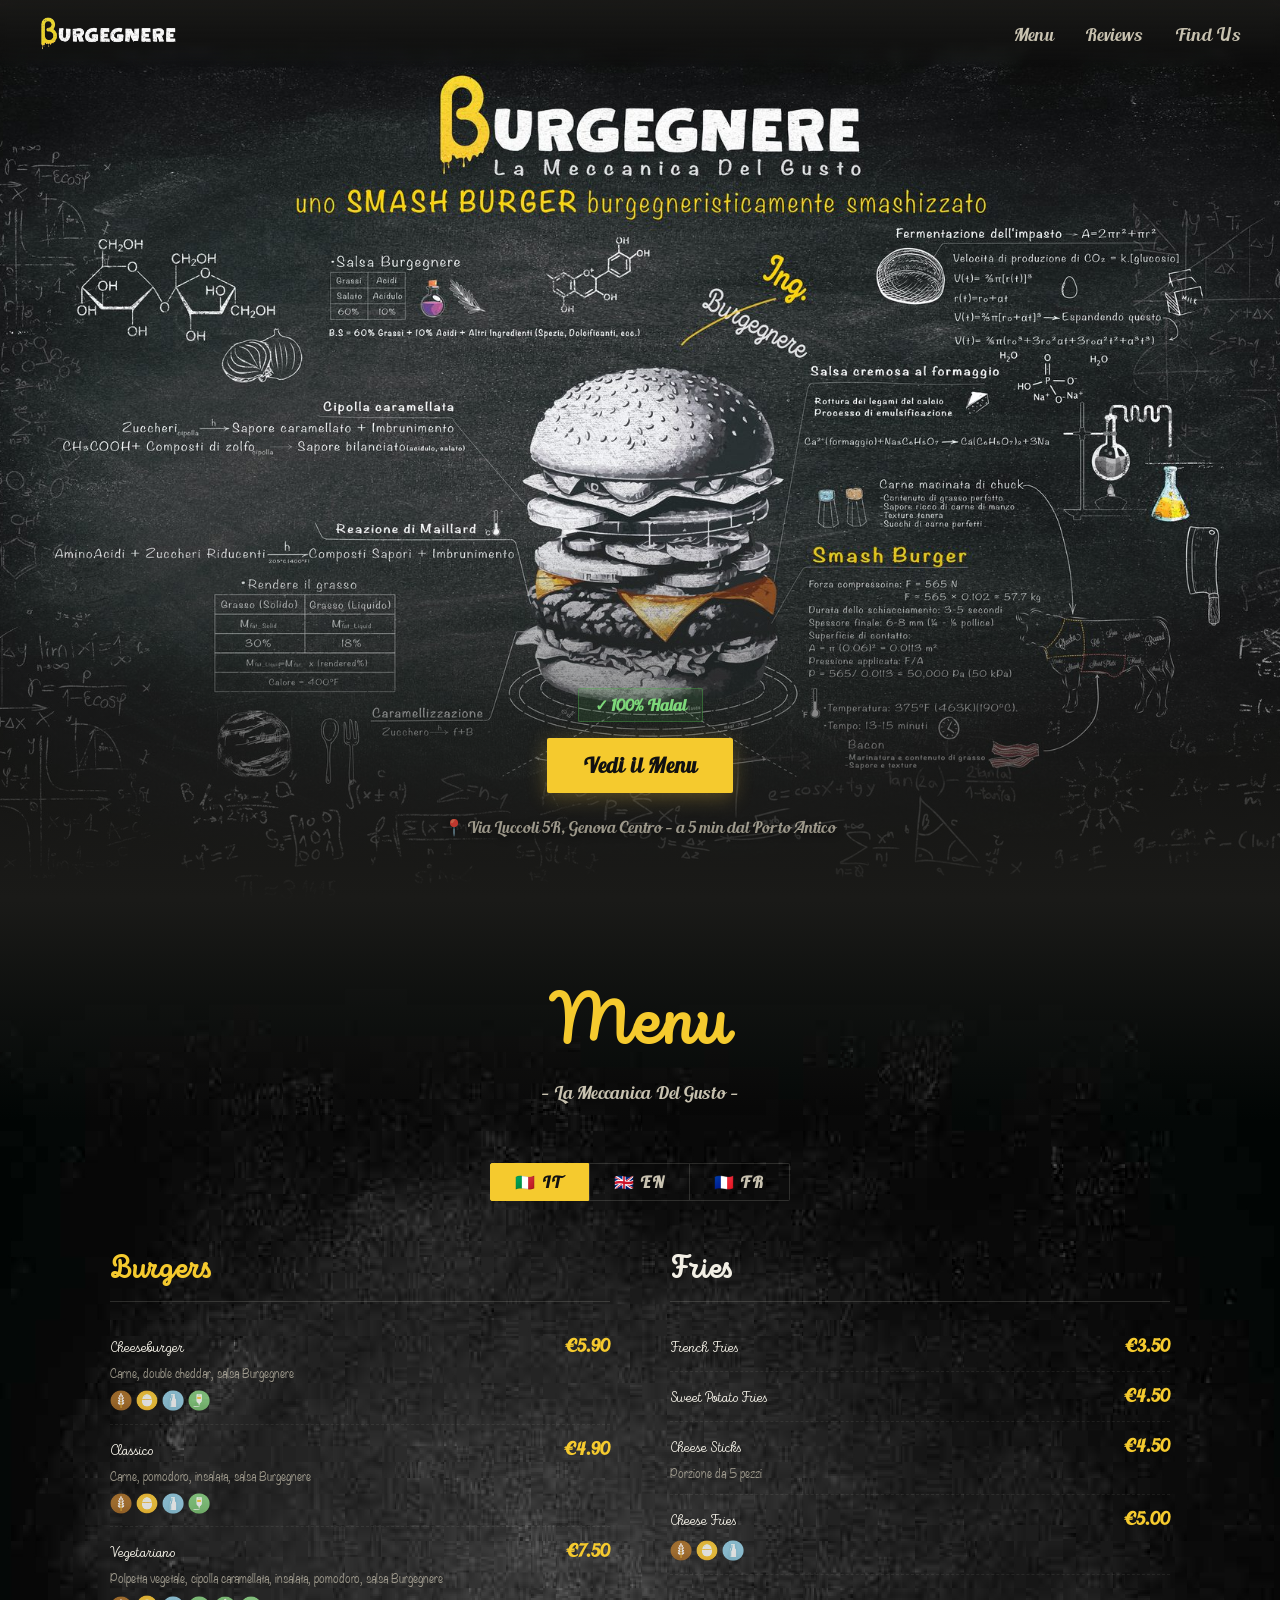
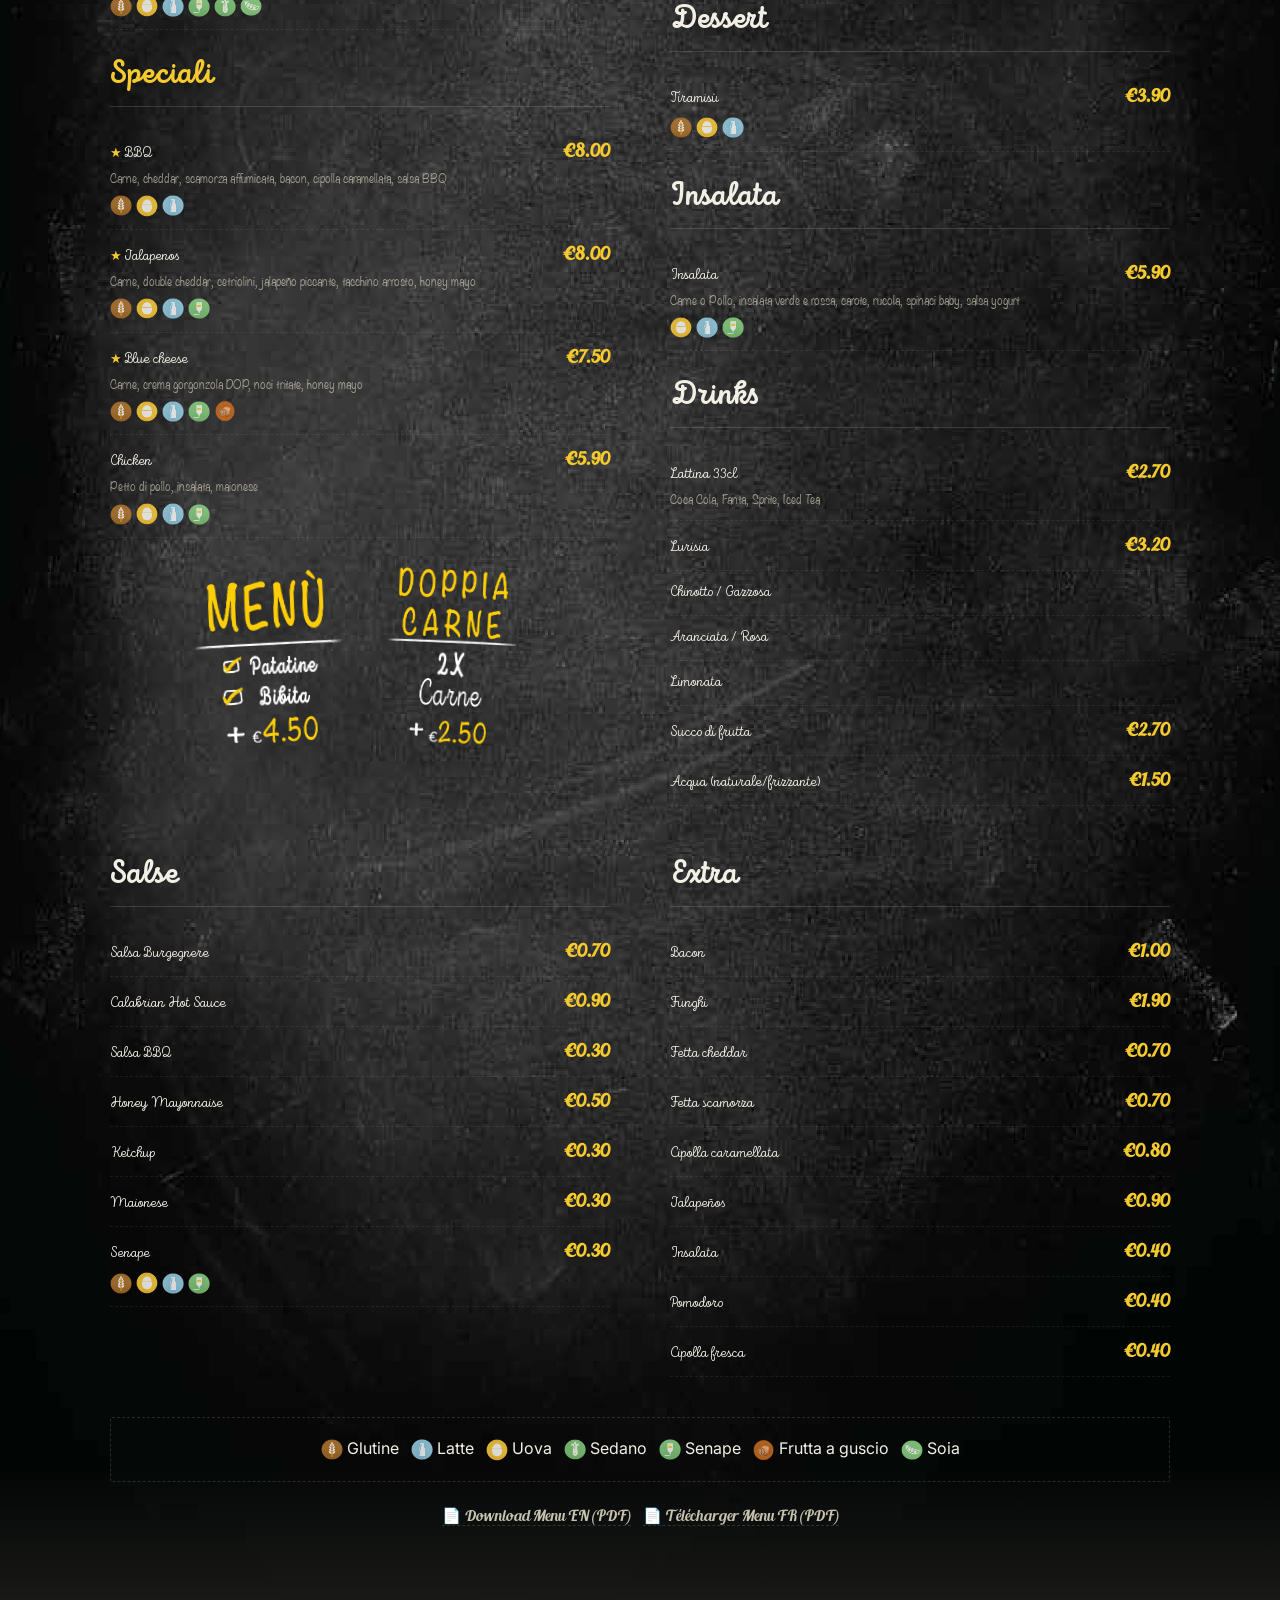
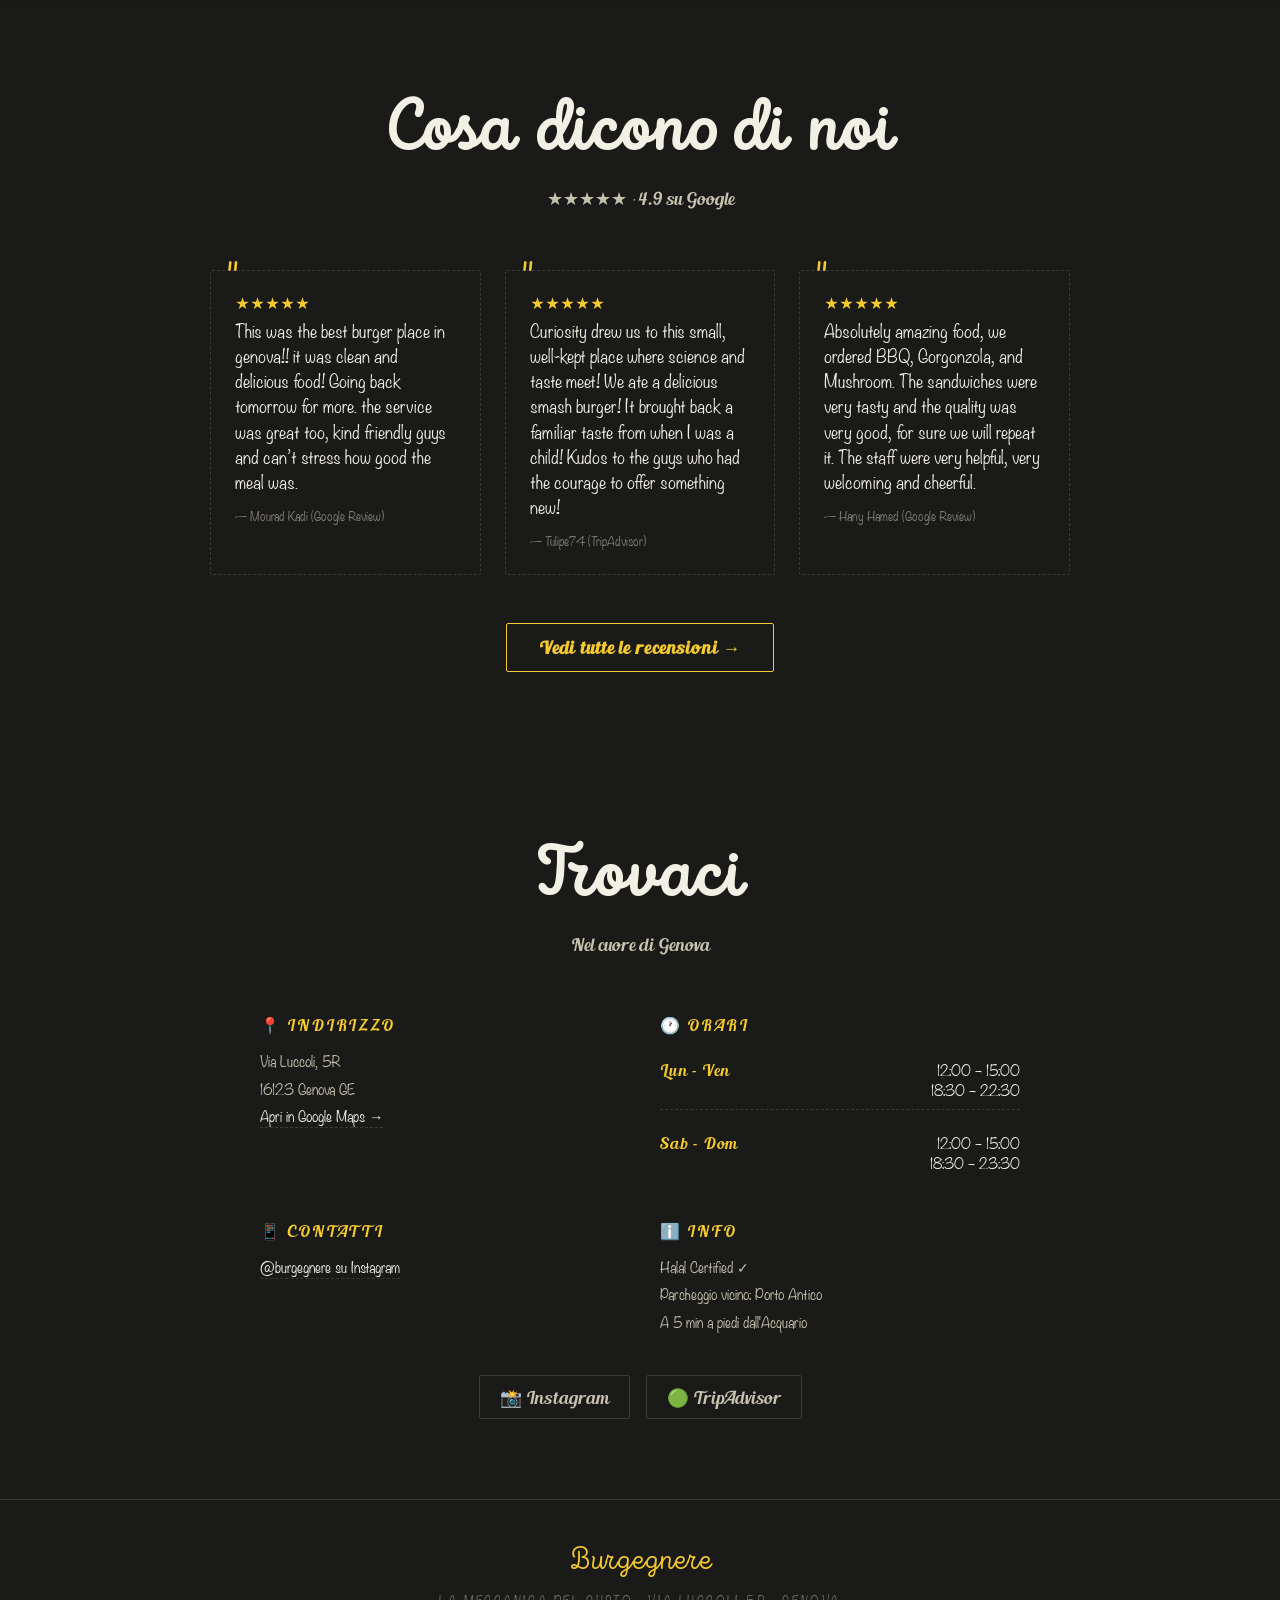
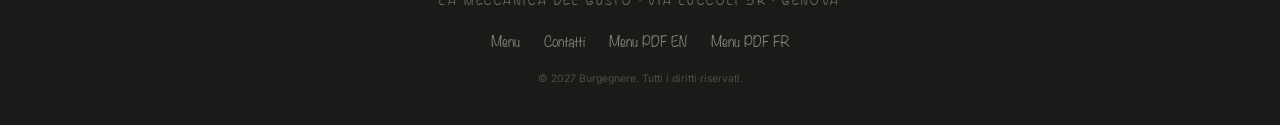
==== commit 0fb564f8: "further changes" ====
--- a/index.html
+++ b/index.html
@@ -1140,7 +1140,7 @@
       <div class="info-block-content">
         Via Luccoli, 5R<br>
         16123 Genova GE<br>
-        <a href="https://maps.google.com/?q=Via+Luccoli+5R+Genova" target="_blank">Apri in Google Maps →</a>
+        <a href="https://www.google.com/maps/search/?api=1&query=Google&query_place_id=ChIJ9x4-NABD0xIRAXcPDbRpnWY" target="_blank">Apri in Google Maps →</a>
       </div>
     </div>
     <div>
@@ -1166,7 +1166,6 @@
       <div class="info-block-title">📱 Contatti</div>
       <div class="info-block-content">
         <a href="https://www.instagram.com/burgegnere/" target="_blank">@burgegnere su Instagram</a><br>
-        <a href="https://wa.me/39XXXXXXXXXX">WhatsApp</a>
       </div>
     </div>
     <div>
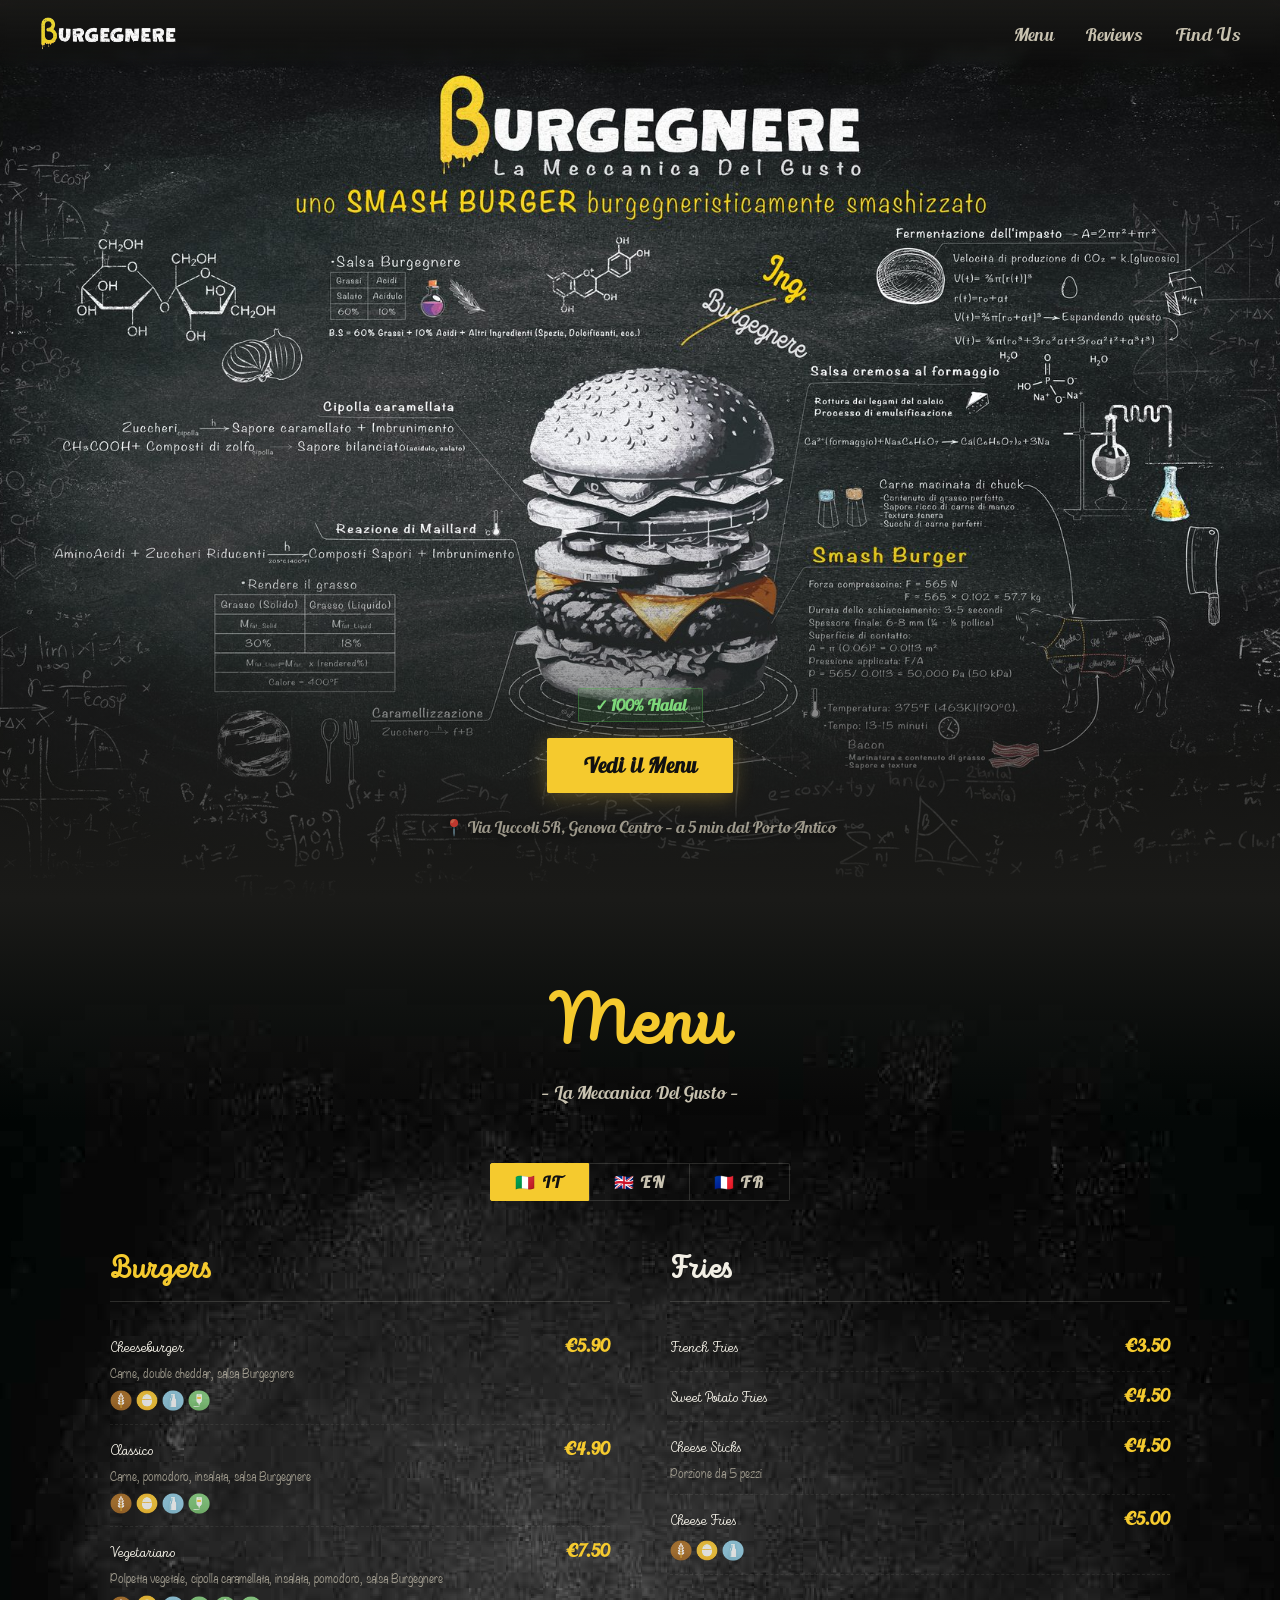
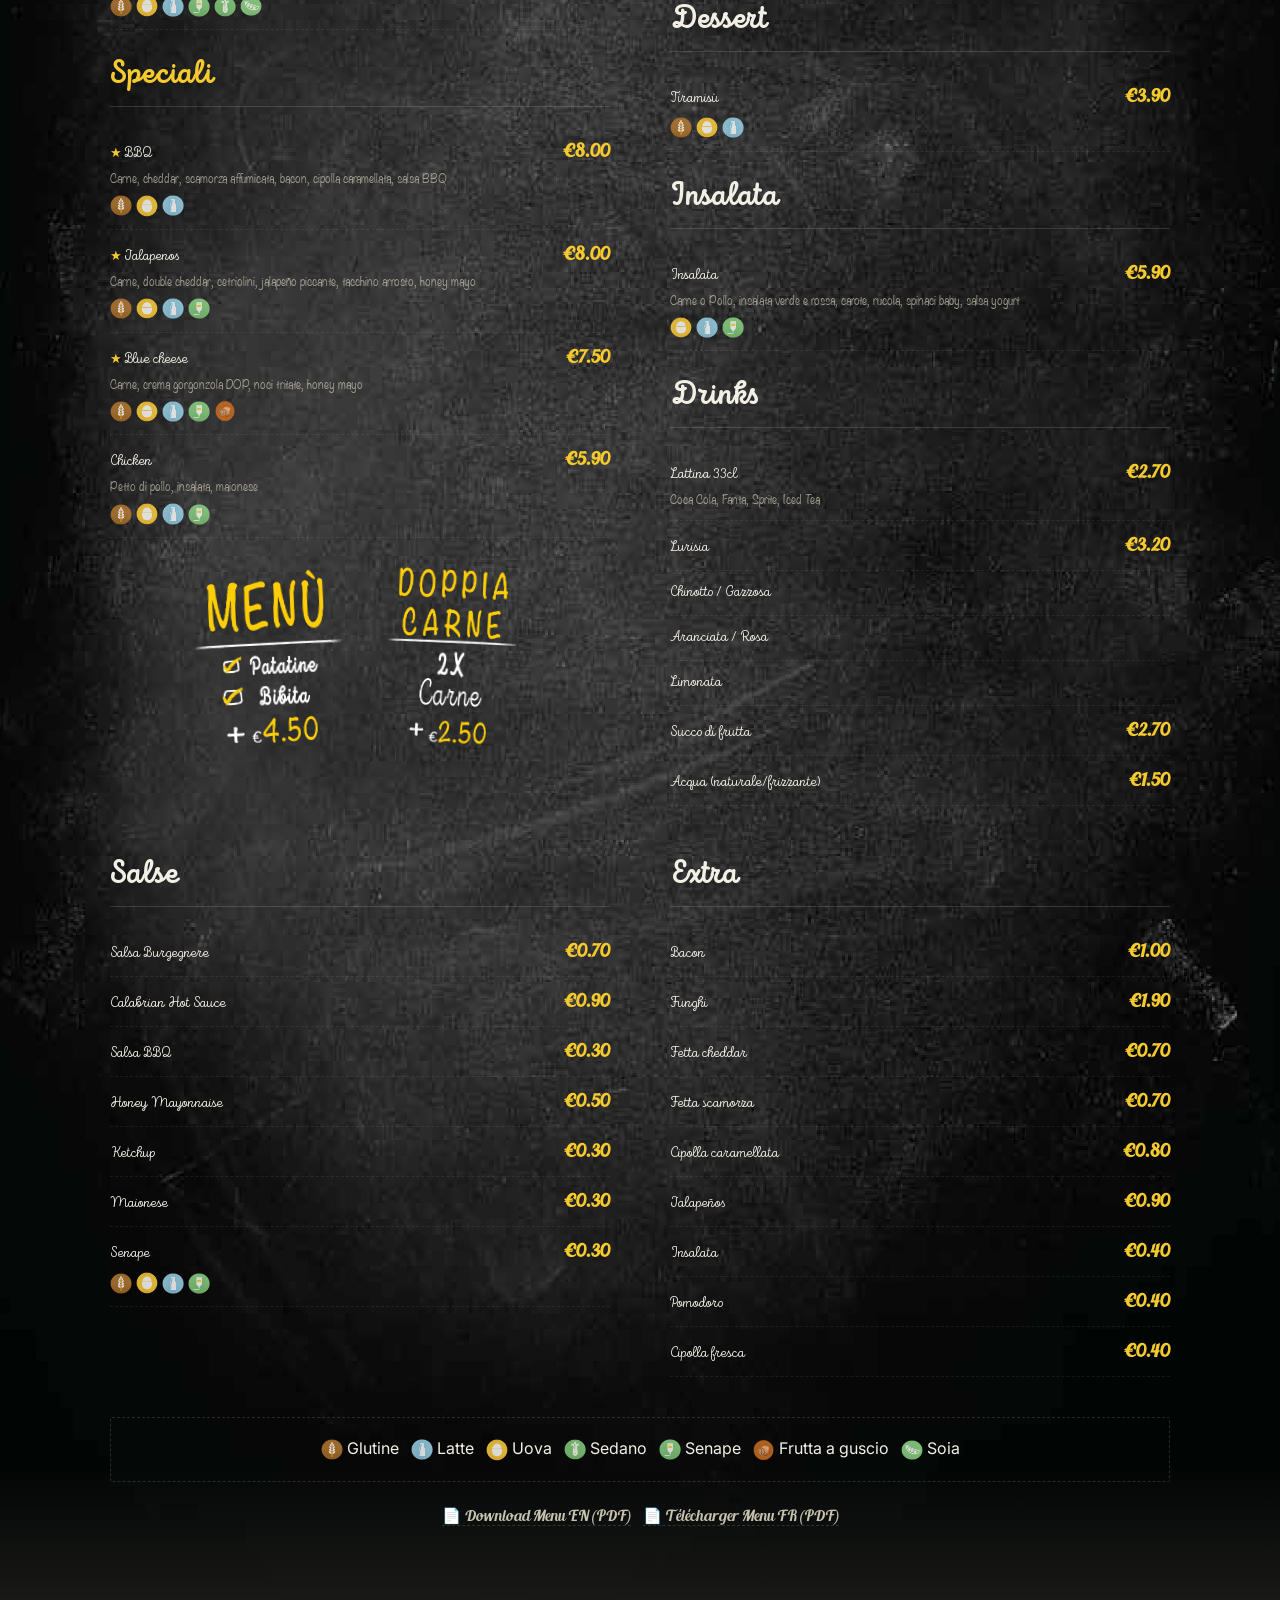
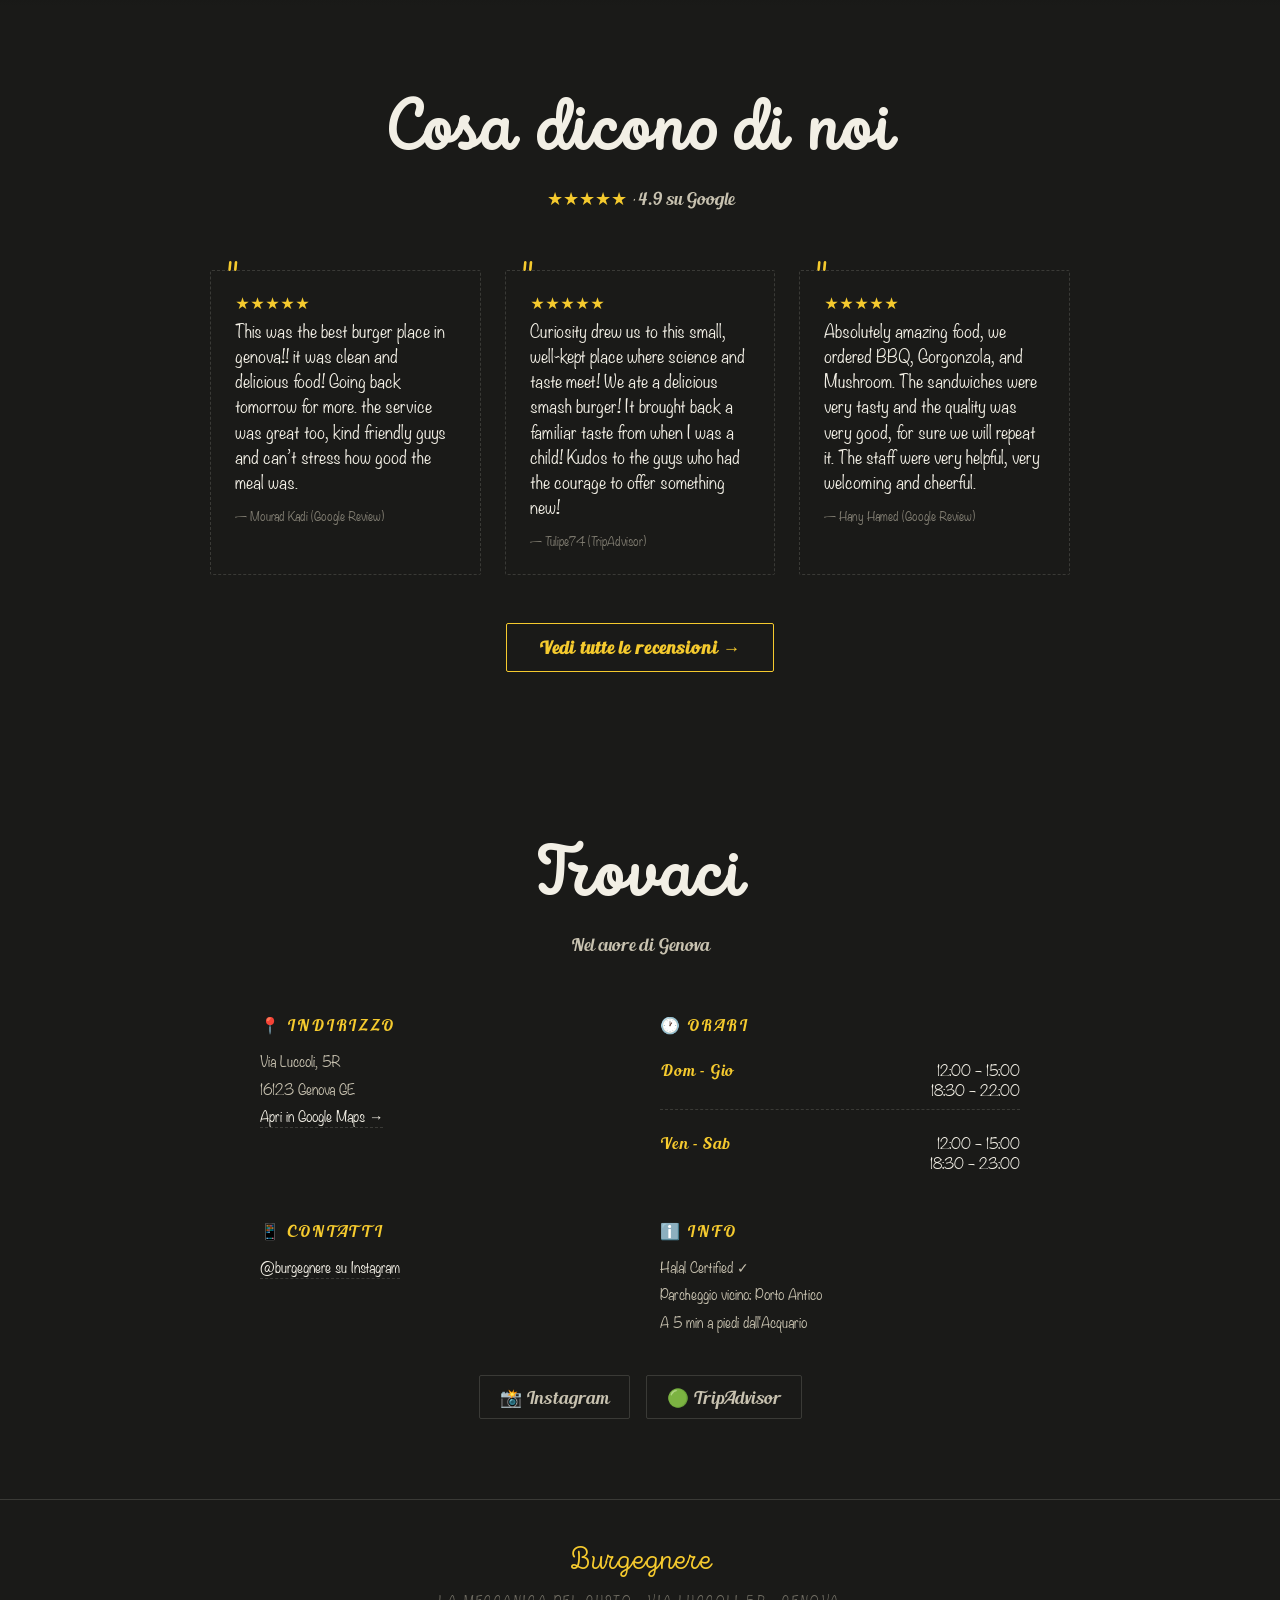
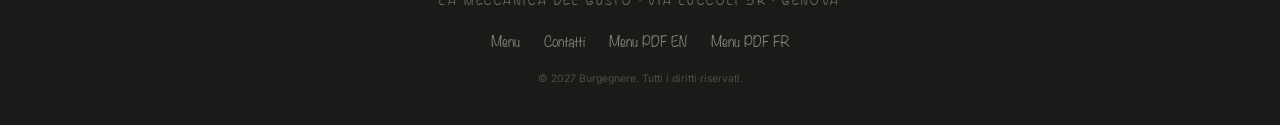
==== commit a144fb24: "star fix" ====
--- a/index.html
+++ b/index.html
@@ -733,6 +733,7 @@
     font-size: 0.9rem;
     margin-bottom: 6px;
   }
+  .stars-gold { color: var(--gold); }
   .review-author {
     font-family: var(--font-3d);
     font-size: 0.75rem;
@@ -1099,7 +1100,7 @@
 <section id="reviews">
   <div class="section-header">
     <h2 class="section-title">Cosa dicono di noi</h2>
-    <p class="section-subtitle">★★★★★ · 4.9 su Google</p>
+    <p class="section-subtitle"><span class="stars-gold">★★★★★</span> · 4.9 su Google</p>
   </div>
 
   <div class="reviews-grid">
@@ -1147,17 +1148,17 @@
       <div class="info-block-title">🕐 Orari</div>
       <div class="info-block-content hours">
         <div class="hours-row">
-          <span class="hours-days">Lun – Ven</span>
+          <span class="hours-days">Dom – Gio</span>
           <span class="hours-time">
             12:00 – 15:00<br>
-            18:30 – 22:30
+            18:30 – 22:00
           </span>
         </div>
         <div class="hours-row">
-          <span class="hours-days">Sab – Dom</span>
+          <span class="hours-days">Ven – Sab</span>
           <span class="hours-time">
             12:00 – 15:00<br>
-            18:30 – 23:30
+            18:30 – 23:00
           </span>
         </div>
       </div>
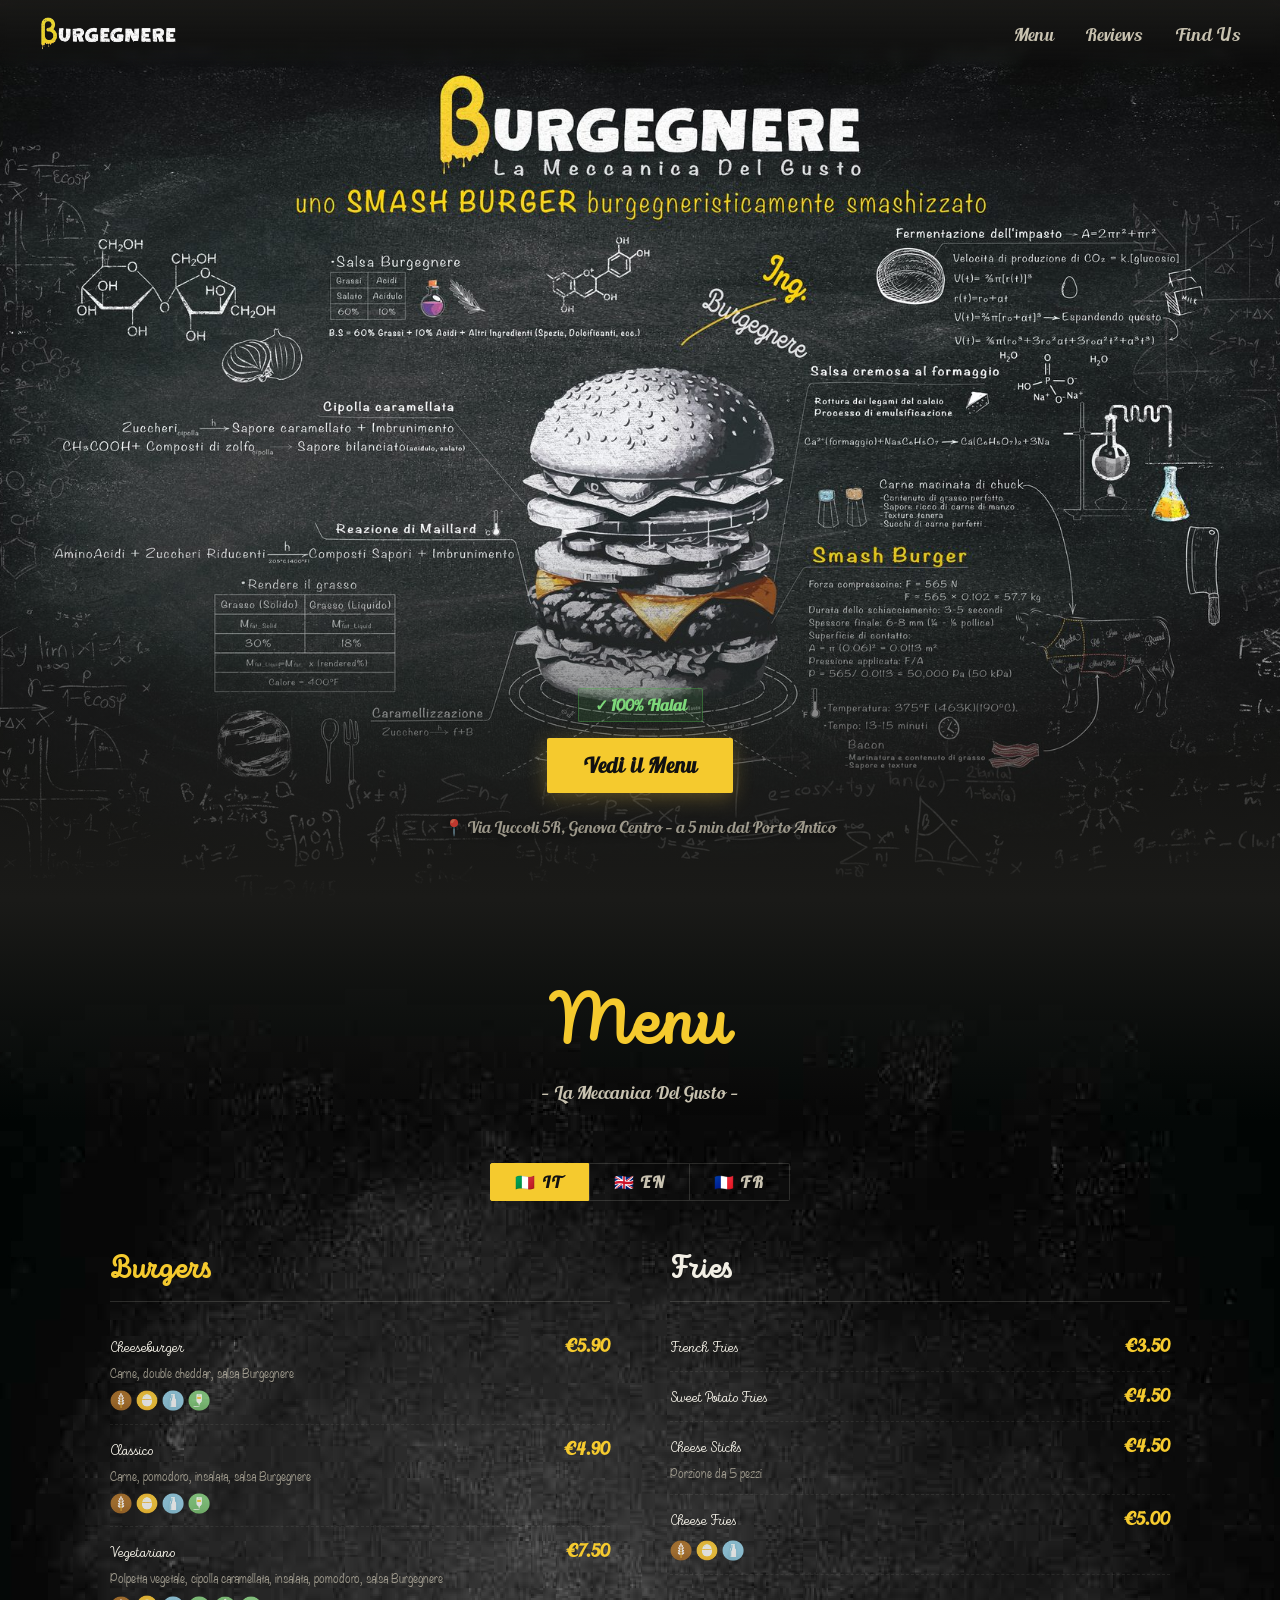
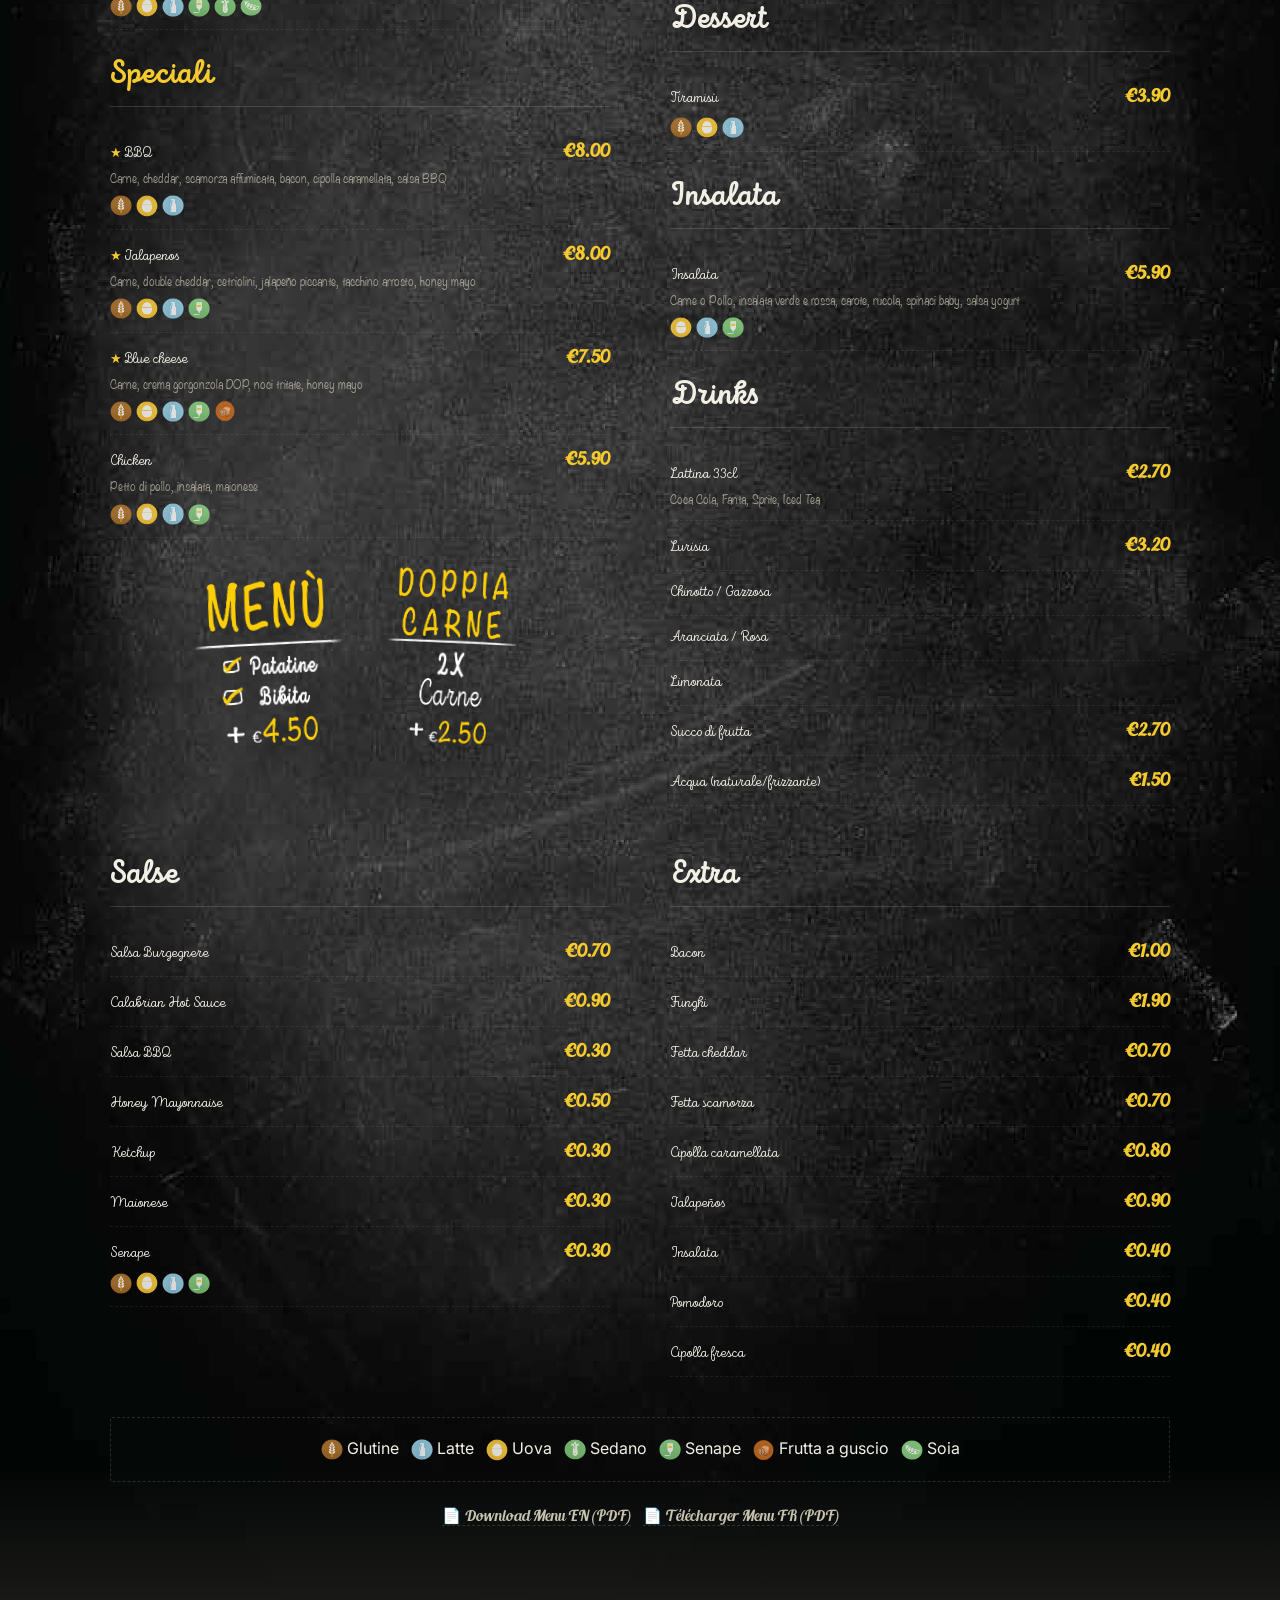
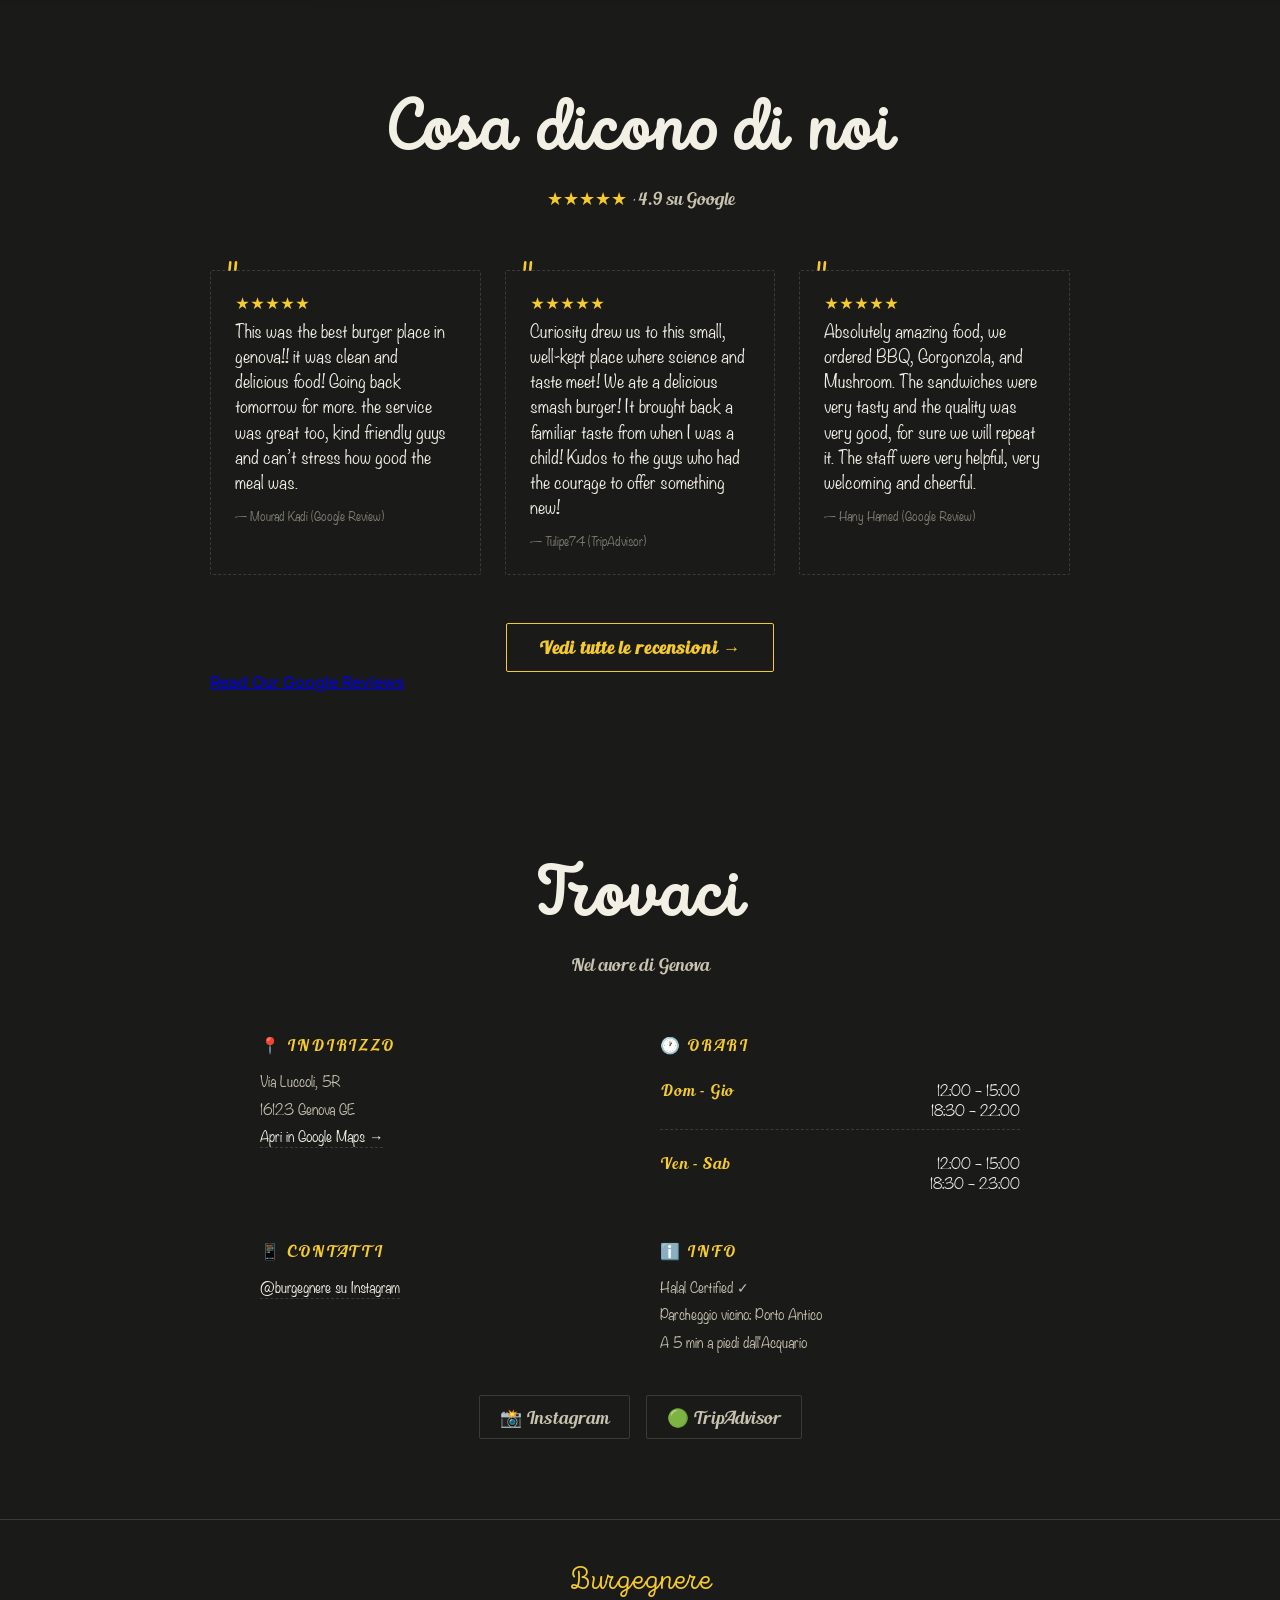
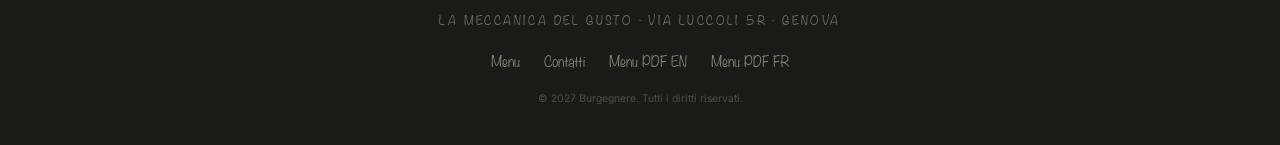
==== commit 2e4d938f: "trail 1 for review redirection" ====
--- a/index.html
+++ b/index.html
@@ -1122,9 +1122,12 @@
   </div>
 
   <div class="reviews-more">
-    <a href="https://www.google.com/maps/place/Burgegnere/@44.4094285,8.9299657,17z/data=!4m8!3m7!1s0x12d34300343e1ef7:0x669d69b40d0f7701!8m2!3d44.4094247!4d8.9325406!9m1!1b1!16s%2Fg%2F11m5jzsck5?entry=ttu&g_ep=EgoyMDI2MDcwOC4wIKXMDSoASAFQAw%3D%3D"
+    <a href="https://abdulaleemsiddiqui.github.io/burgegnere/reviews"
        target="_blank" rel="noopener" class="reviews-more-btn">Vedi tutte le recensioni →</a>
   </div>
+  <a href="https://g.page/r/CQF3Dw20aZ1mEBM/_share" target="_blank" rel="noopener">
+  Read Our Google Reviews
+</a>
 
 </section>
 
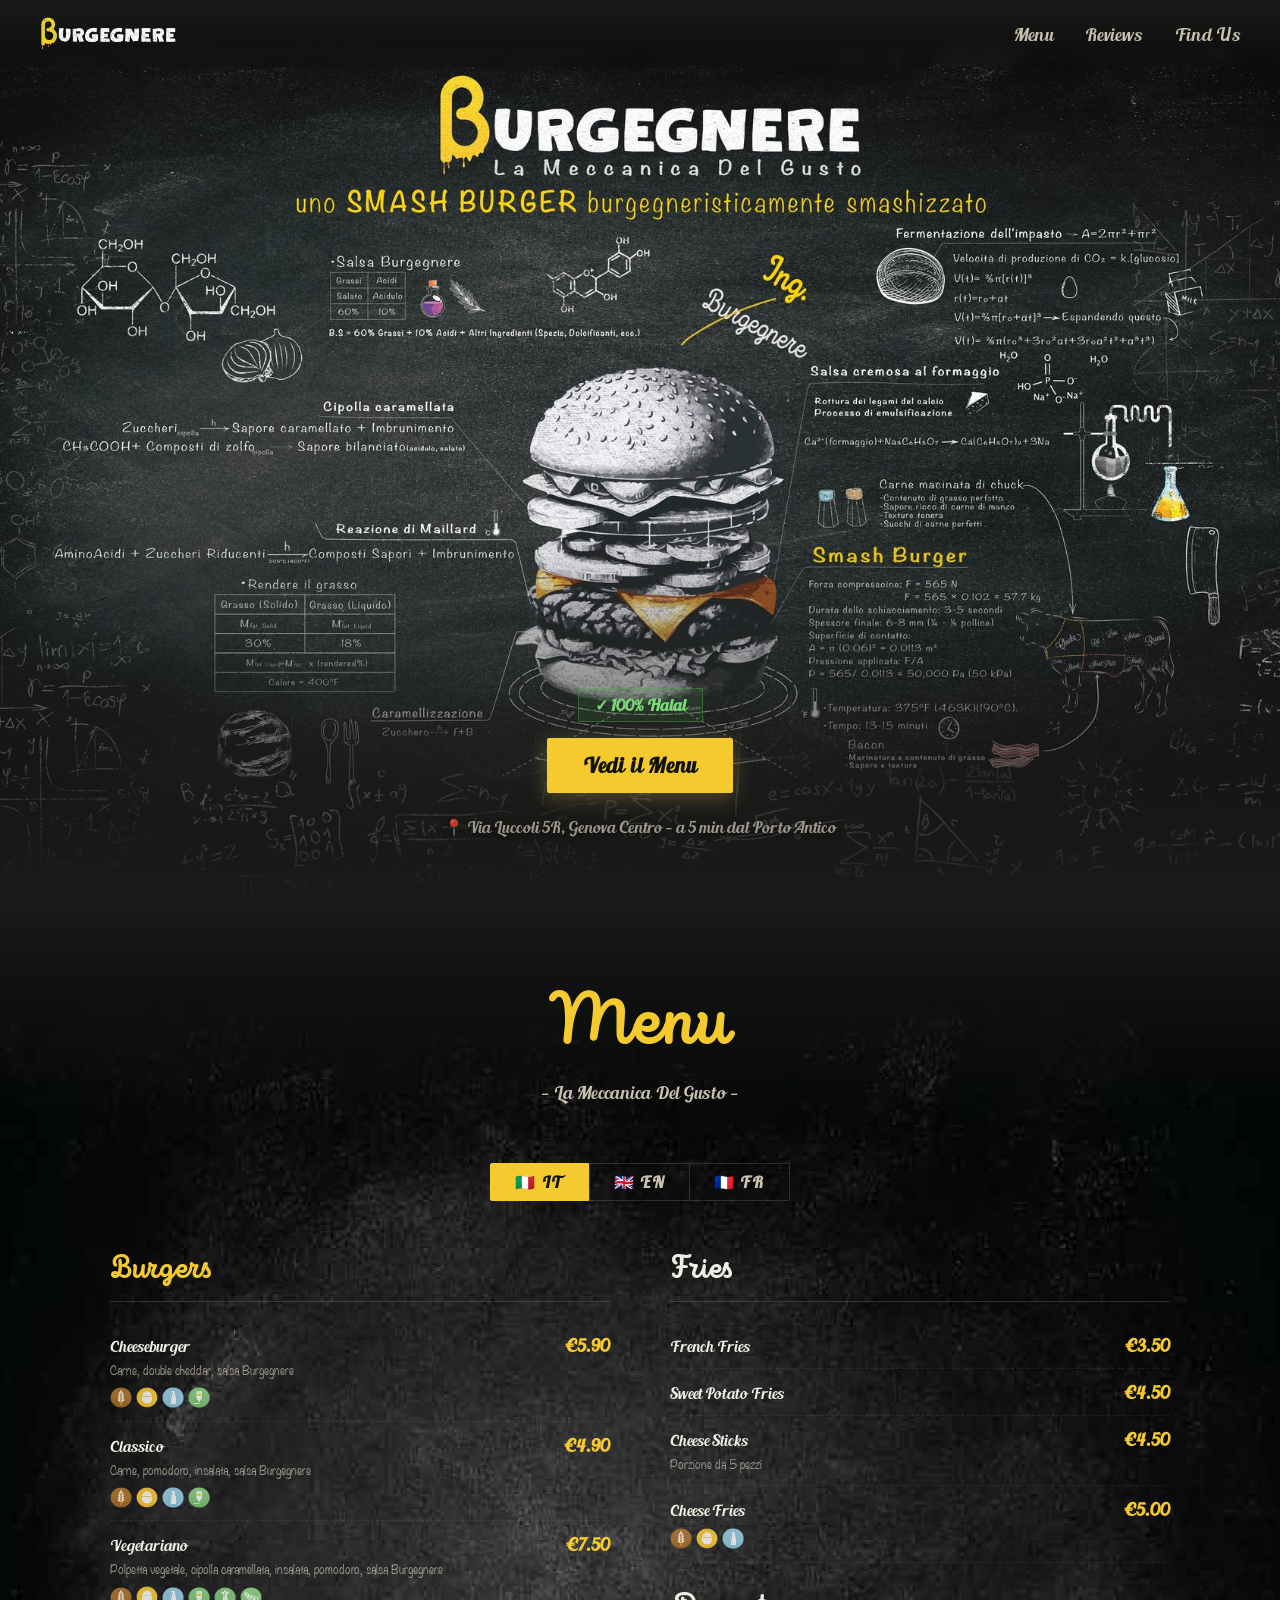
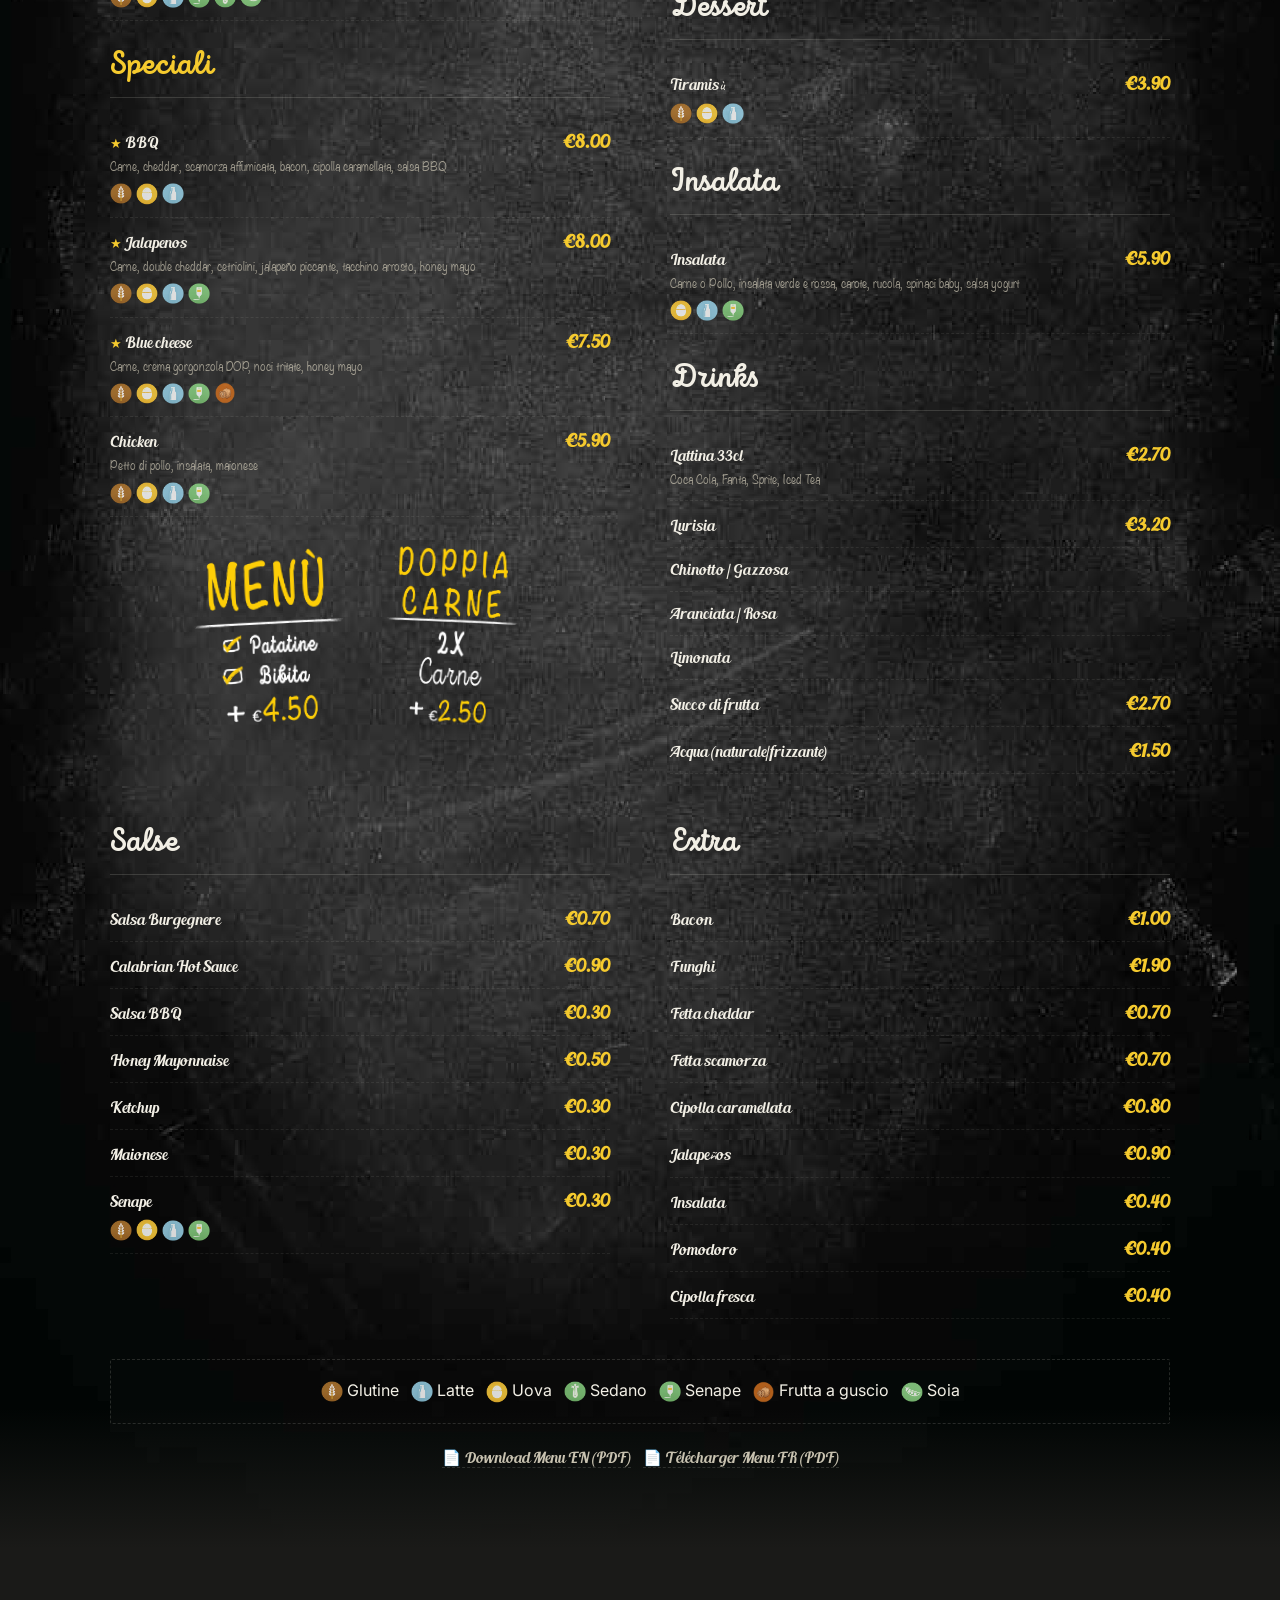
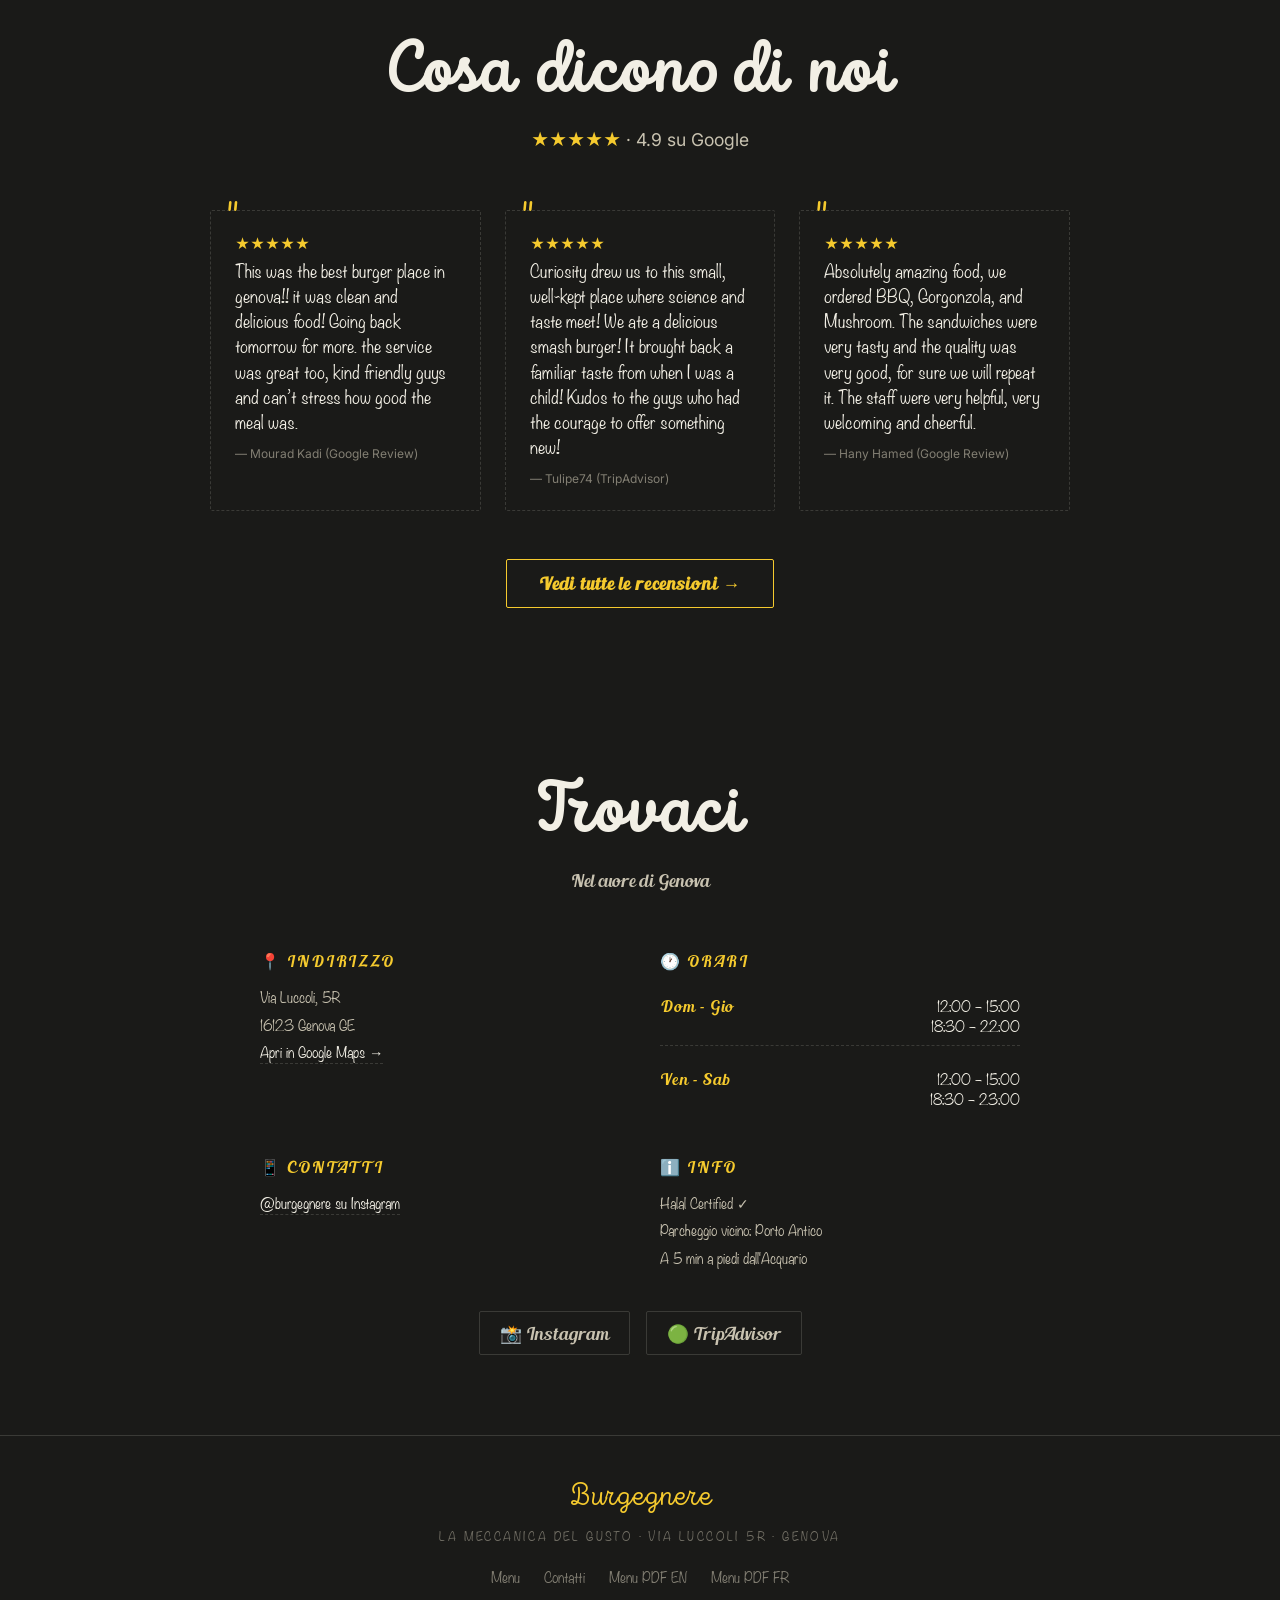
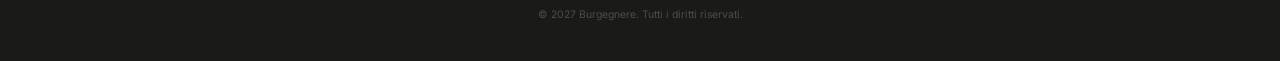
==== commit e1c24692: "font changes 3" ====
--- a/index.html
+++ b/index.html
@@ -550,7 +550,7 @@
   }
 
   .menu-item-name {
-    font-family: var(--font-title);
+    font-family: var(--font-secondary);
     font-size: 0.95rem;
     color: var(--chalk-white);
     flex: 1;
@@ -735,10 +735,14 @@
   }
   .stars-gold { color: var(--gold); }
   .review-author {
-    font-family: var(--font-3d);
+    font-family: 'Inter', sans-serif;
     font-size: 0.75rem;
     color: var(--chalk-dim);
     opacity: 0.6;
+  }
+  /* Reviews rating line: clean Google font so it reads like a Google Review widget */
+  #reviews .section-subtitle {
+    font-family: 'Inter', sans-serif;
   }
 
   /* SEE MORE REVIEWS */
@@ -1125,10 +1129,6 @@
     <a href="https://abdulaleemsiddiqui.github.io/burgegnere/reviews"
        target="_blank" rel="noopener" class="reviews-more-btn">Vedi tutte le recensioni →</a>
   </div>
-  <a href="https://g.page/r/CQF3Dw20aZ1mEBM/_share" target="_blank" rel="noopener">
-  Read Our Google Reviews
-</a>
-
 </section>
 
 <!-- ===== INFO ===== -->
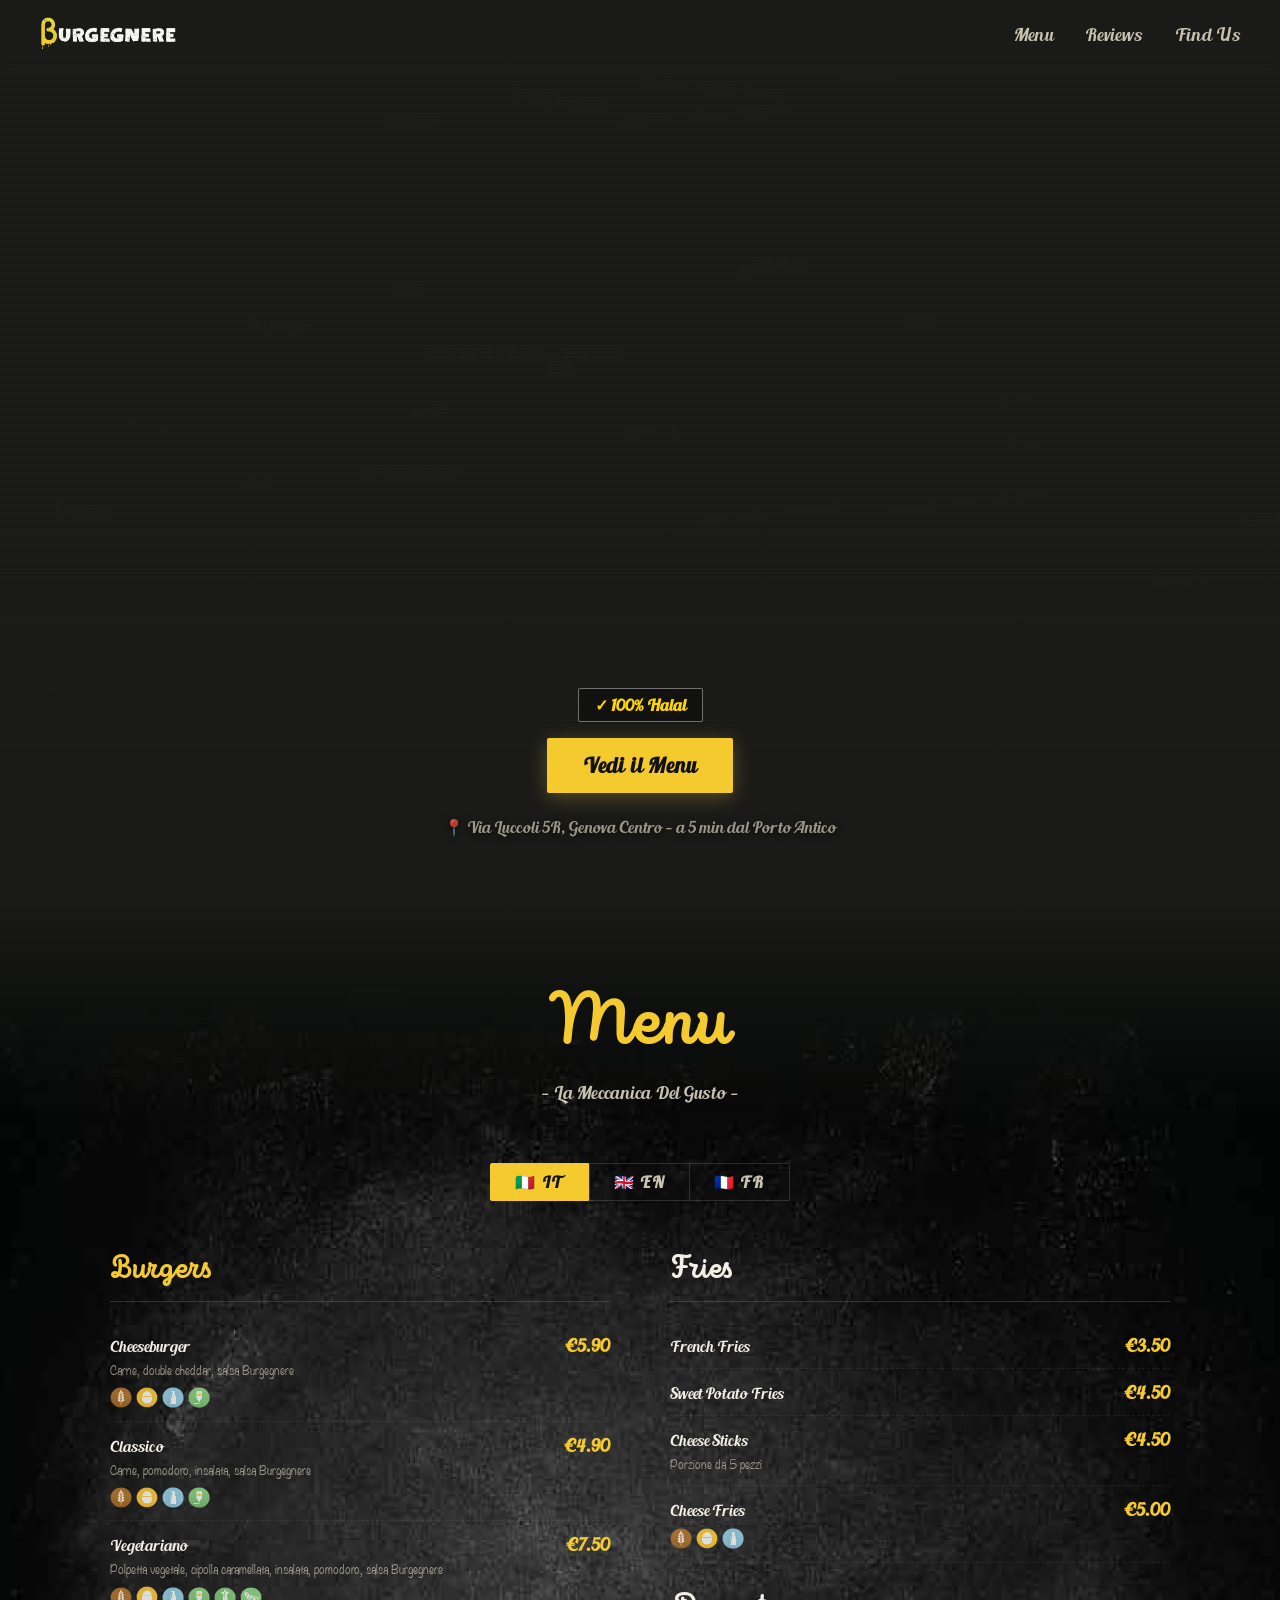
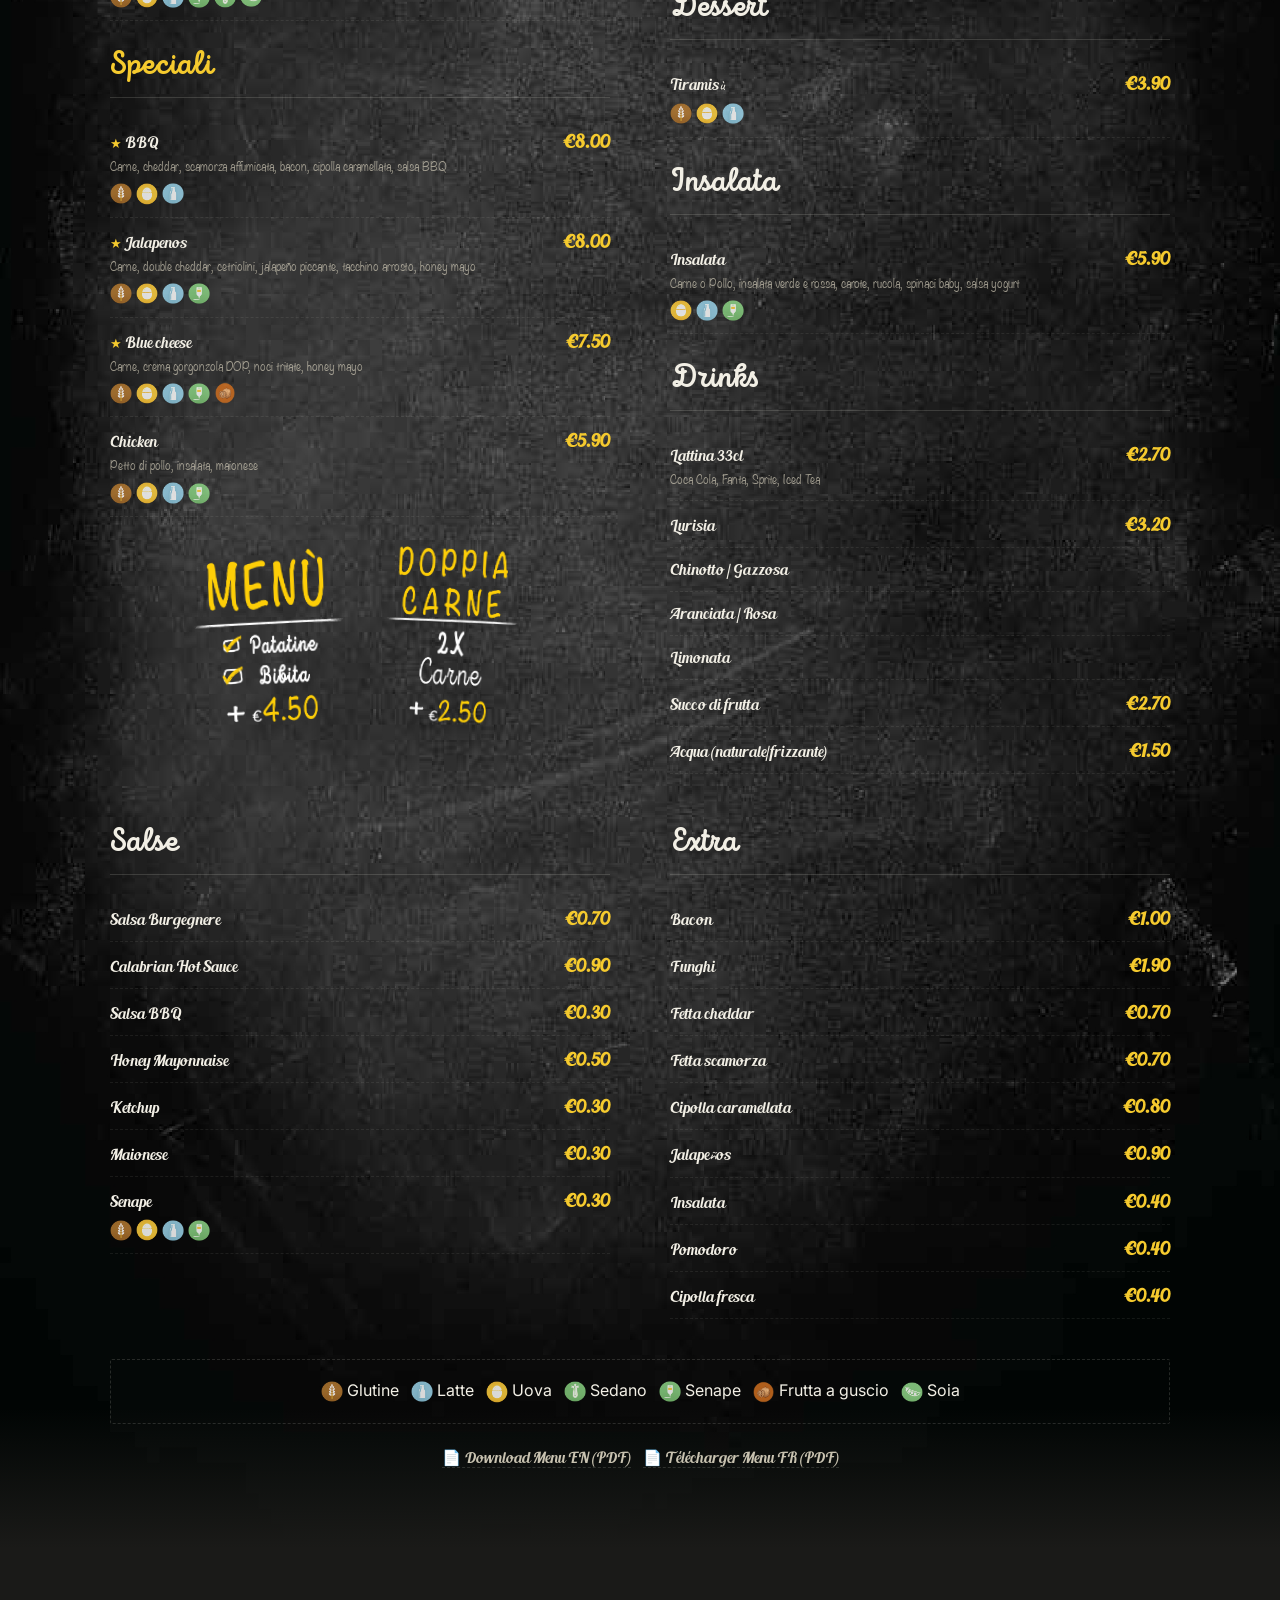
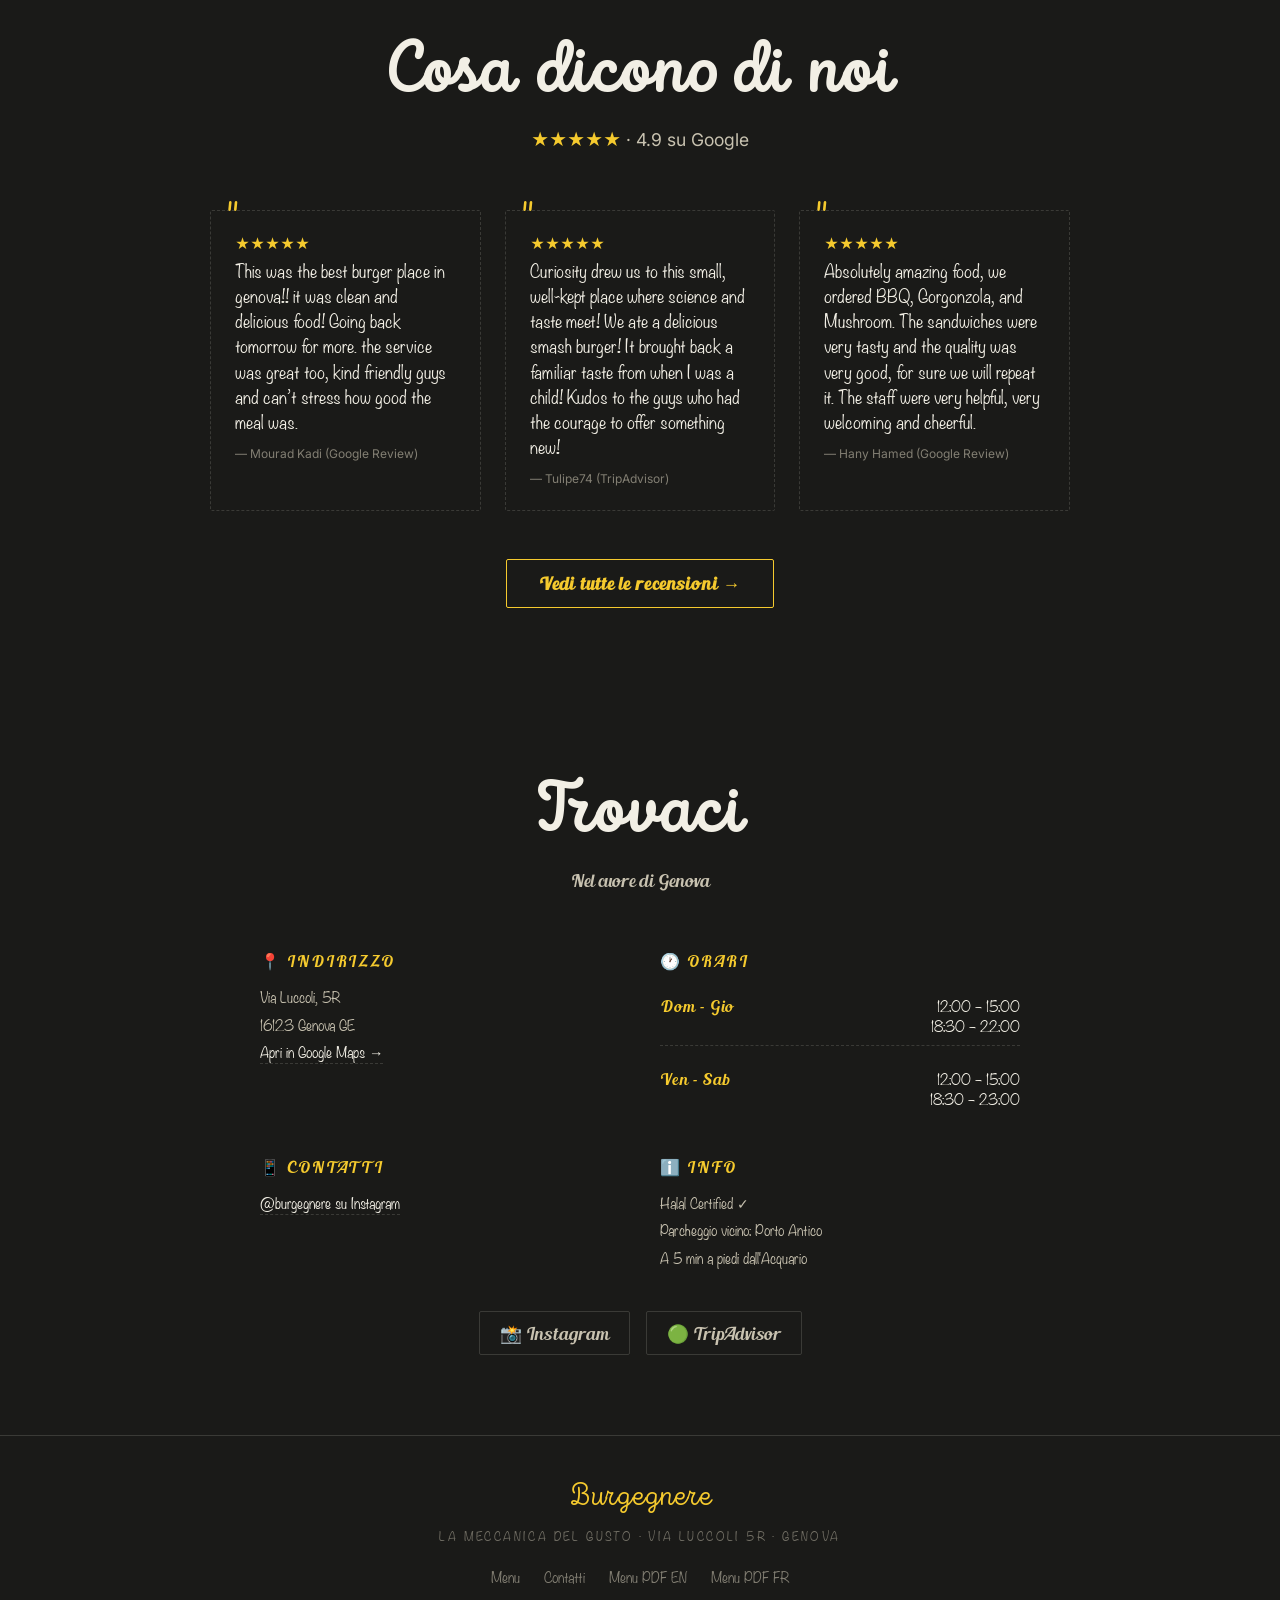
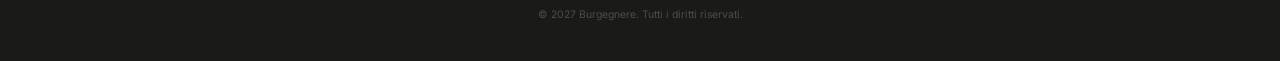
==== commit a6c8bcb4: "new image" ====
--- a/index.html
+++ b/index.html
@@ -169,7 +169,7 @@
     justify-content: center;
     overflow: hidden;
     z-index: 1;
-    background-image: url('assets/backgrounds/header_bg.jpg');
+    background-image: url('assets/backgrounds/header_bg.png');
     background-size: cover;
     background-position: center top;
   }
@@ -901,20 +901,21 @@
   .footer-links a:hover { opacity: 1; }
 
   /* ===== HALAL BADGE ===== */
-  .halal-badge {
+.halal-badge {
     display: inline-flex;
     align-items: center;
     gap: 8px;
-    background: rgba(77,175,74,0.12);
-    border: 1px solid rgba(77,175,74,0.4);
-    color: #7DD87A;
+    background: rgb(0 0 0 / 31%);
+    border: 1px solid rgb(255 255 255 / 40%);
+    color: #ffd600;
     font-family: var(--font-secondary);
     font-size: 1rem;
     font-weight: 700;
     padding: 6px 16px;
     border-radius: 2px;
     margin-top: 16px;
-  }
+}
+
 
   /* ===== UTILS ===== */
   .text-center { text-align: center; }
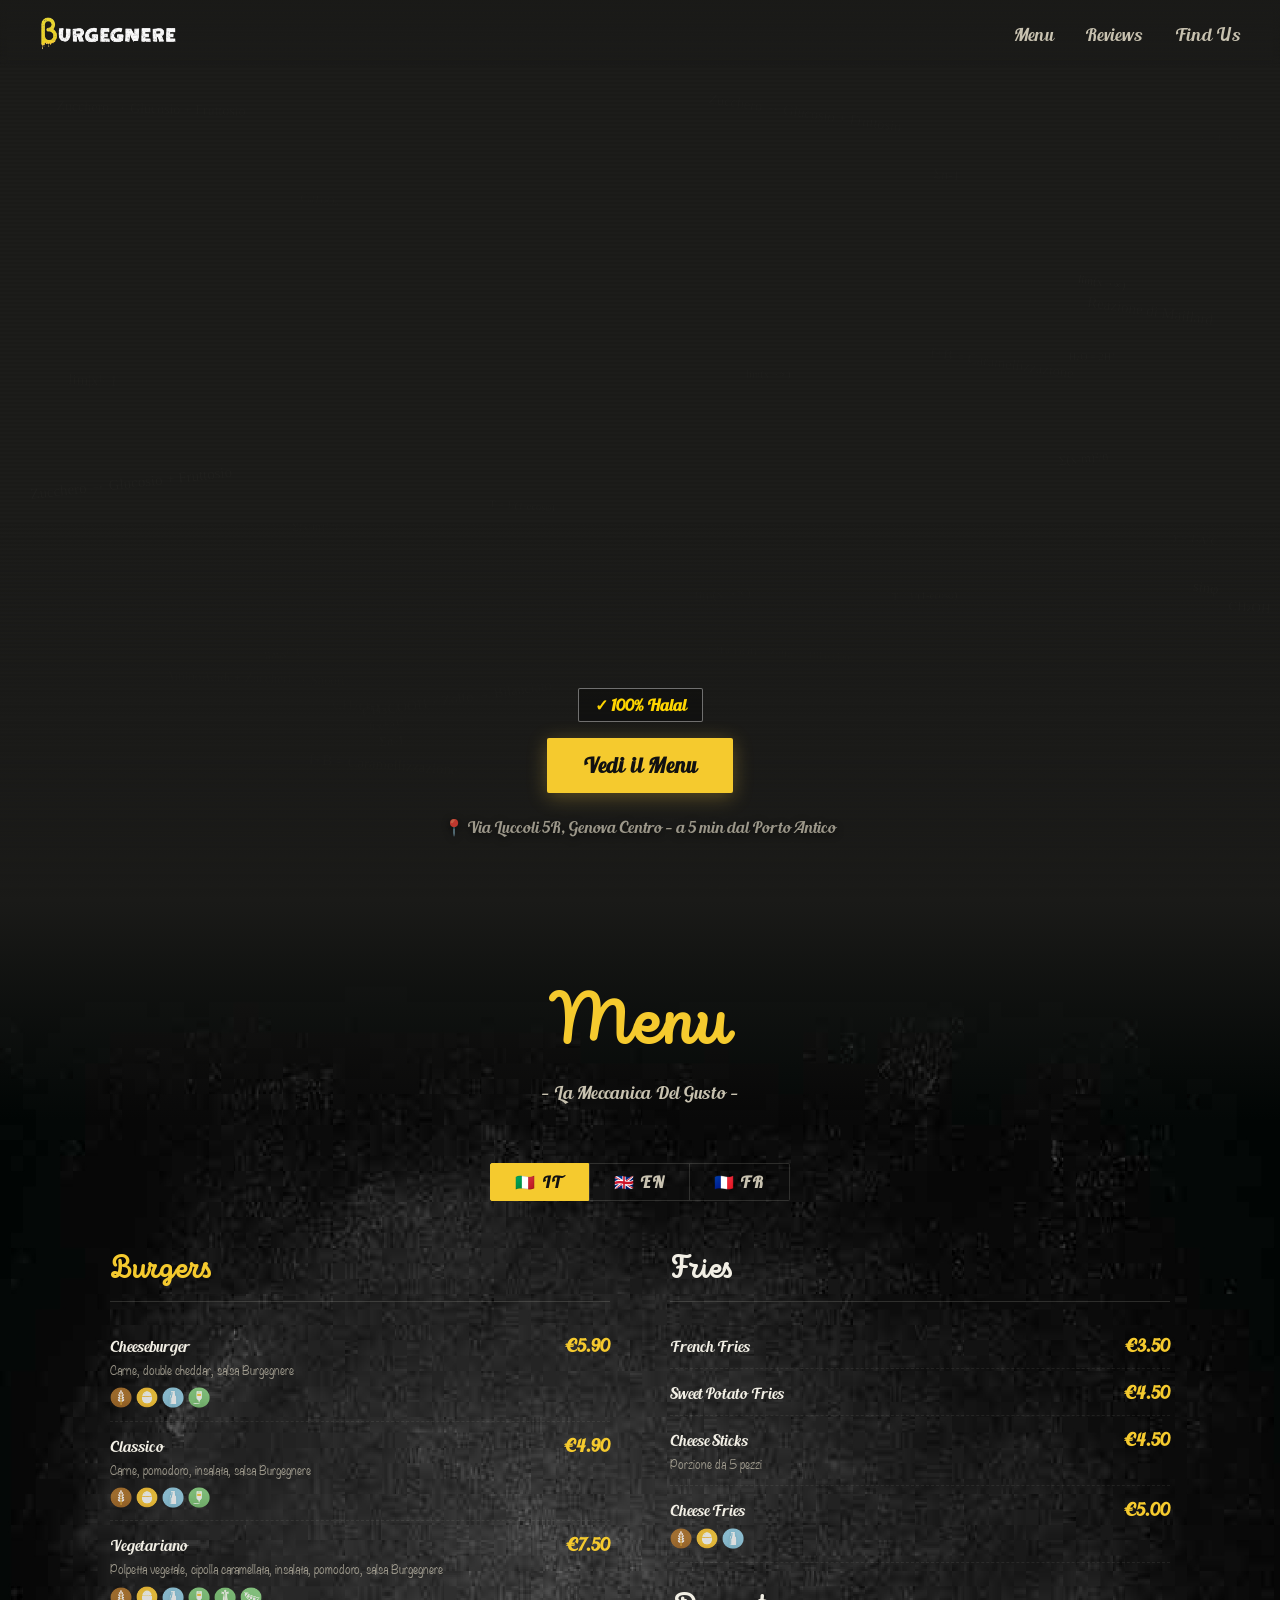
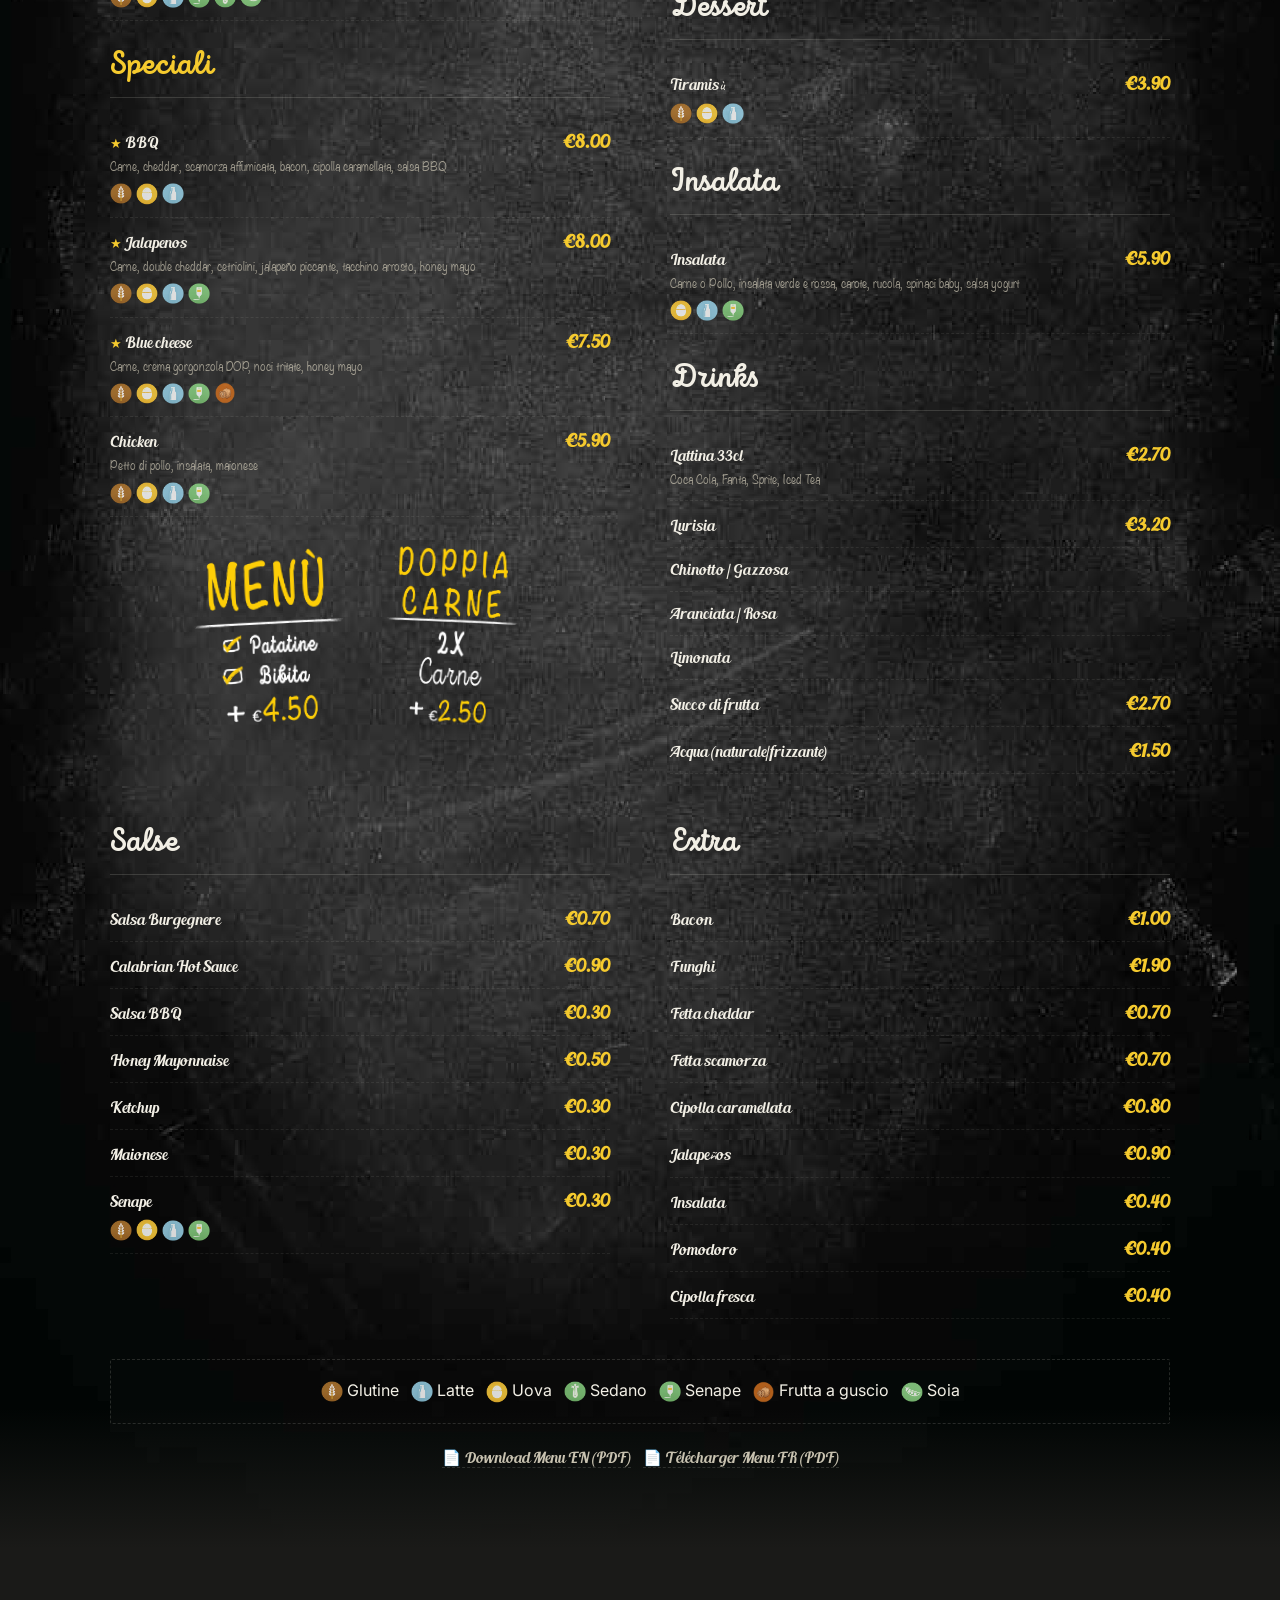
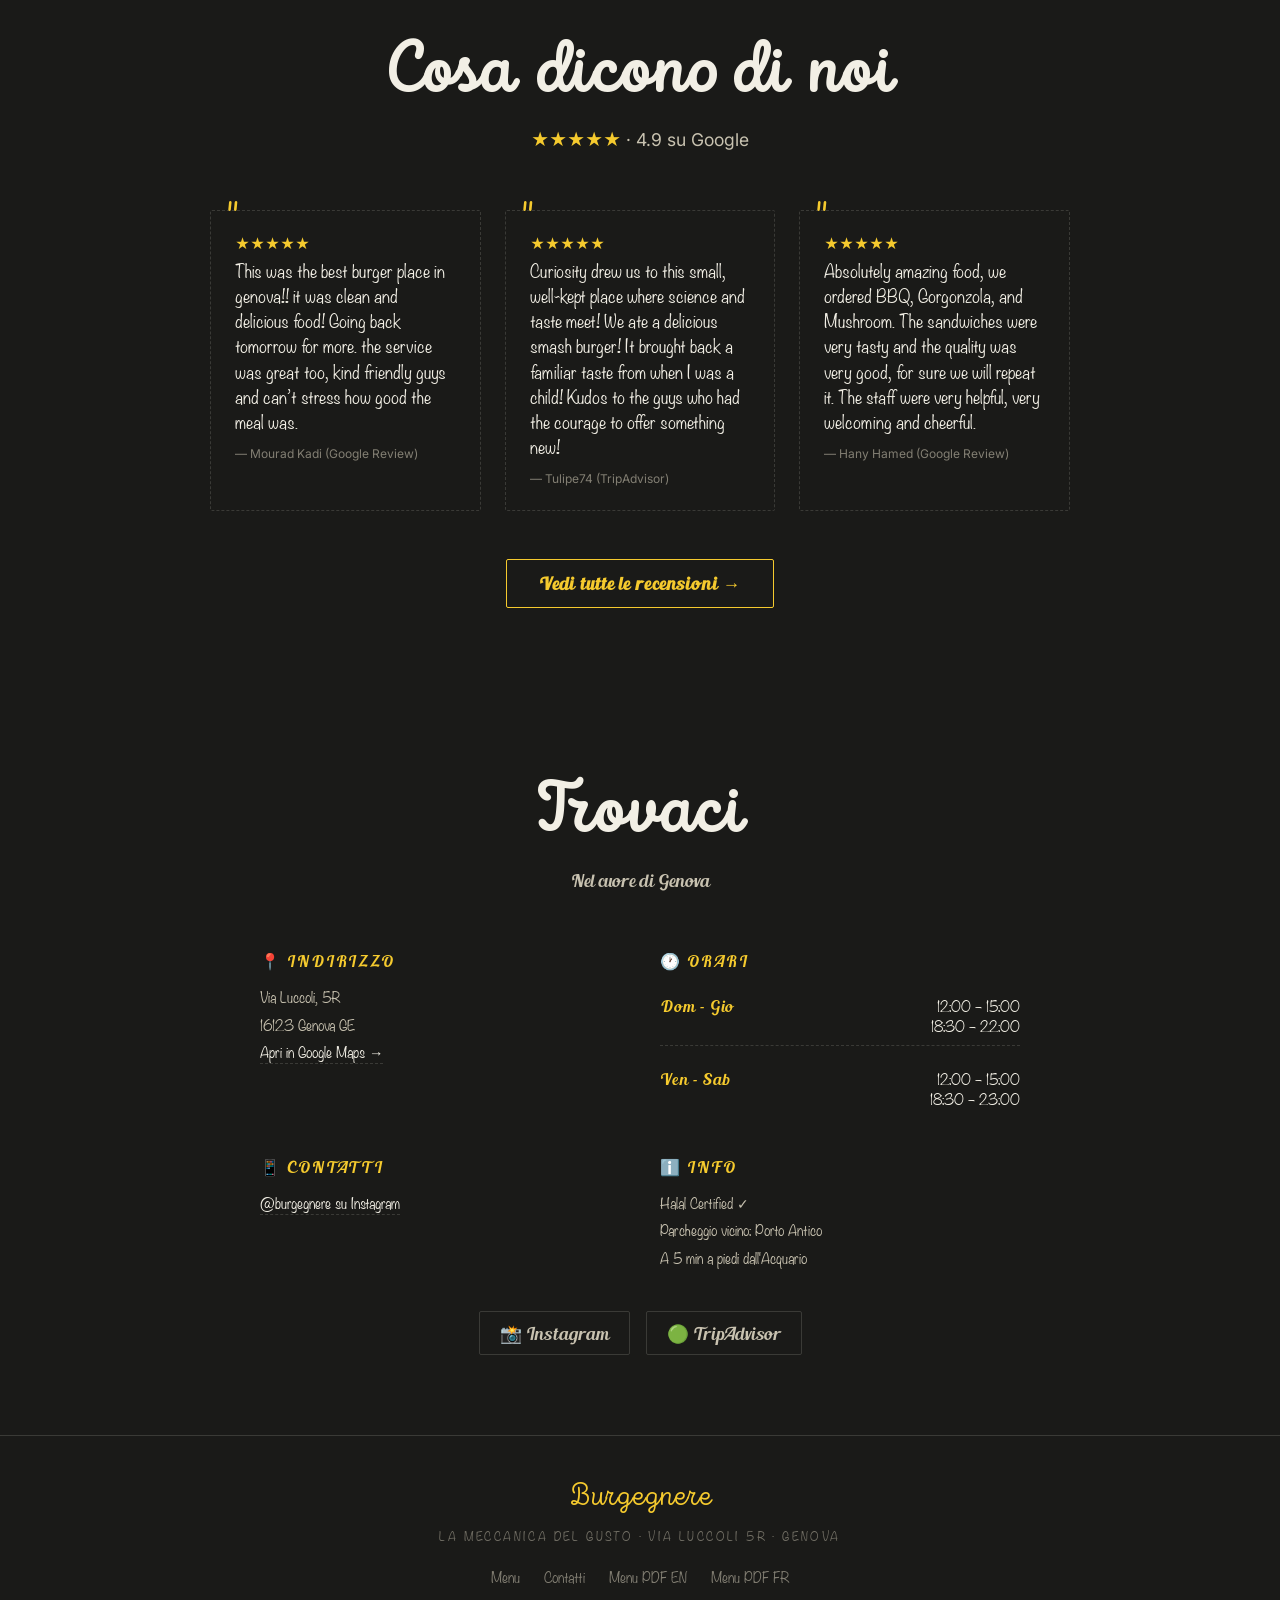
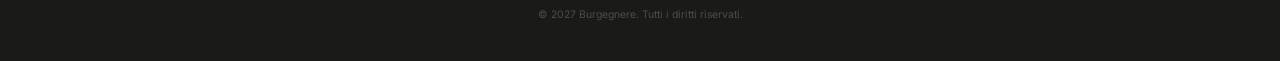
==== commit 734c1803: "collapsable" ====
--- a/index.html
+++ b/index.html
@@ -1545,6 +1545,17 @@
     links.style.cssText = 'display:flex; flex-direction:column; position:fixed; top:60px; left:0; right:0; background:rgba(26,26,24,0.98); padding:24px; gap:20px; z-index:99;';
   }
 }
+// Collapse the mobile menu after a link is tapped (so it closes on navigation)
+function closeMobileMenu() {
+  const links = document.querySelector('.nav-links');
+  // Only the mobile toggle sets inline display:flex; desktop leaves it untouched.
+  if (links.style.display === 'flex') {
+    links.style.display = 'none';
+  }
+}
+document.querySelectorAll('.nav-links a').forEach(function(a) {
+  a.addEventListener('click', closeMobileMenu);
+});
 </script>
 </body>
 </html>
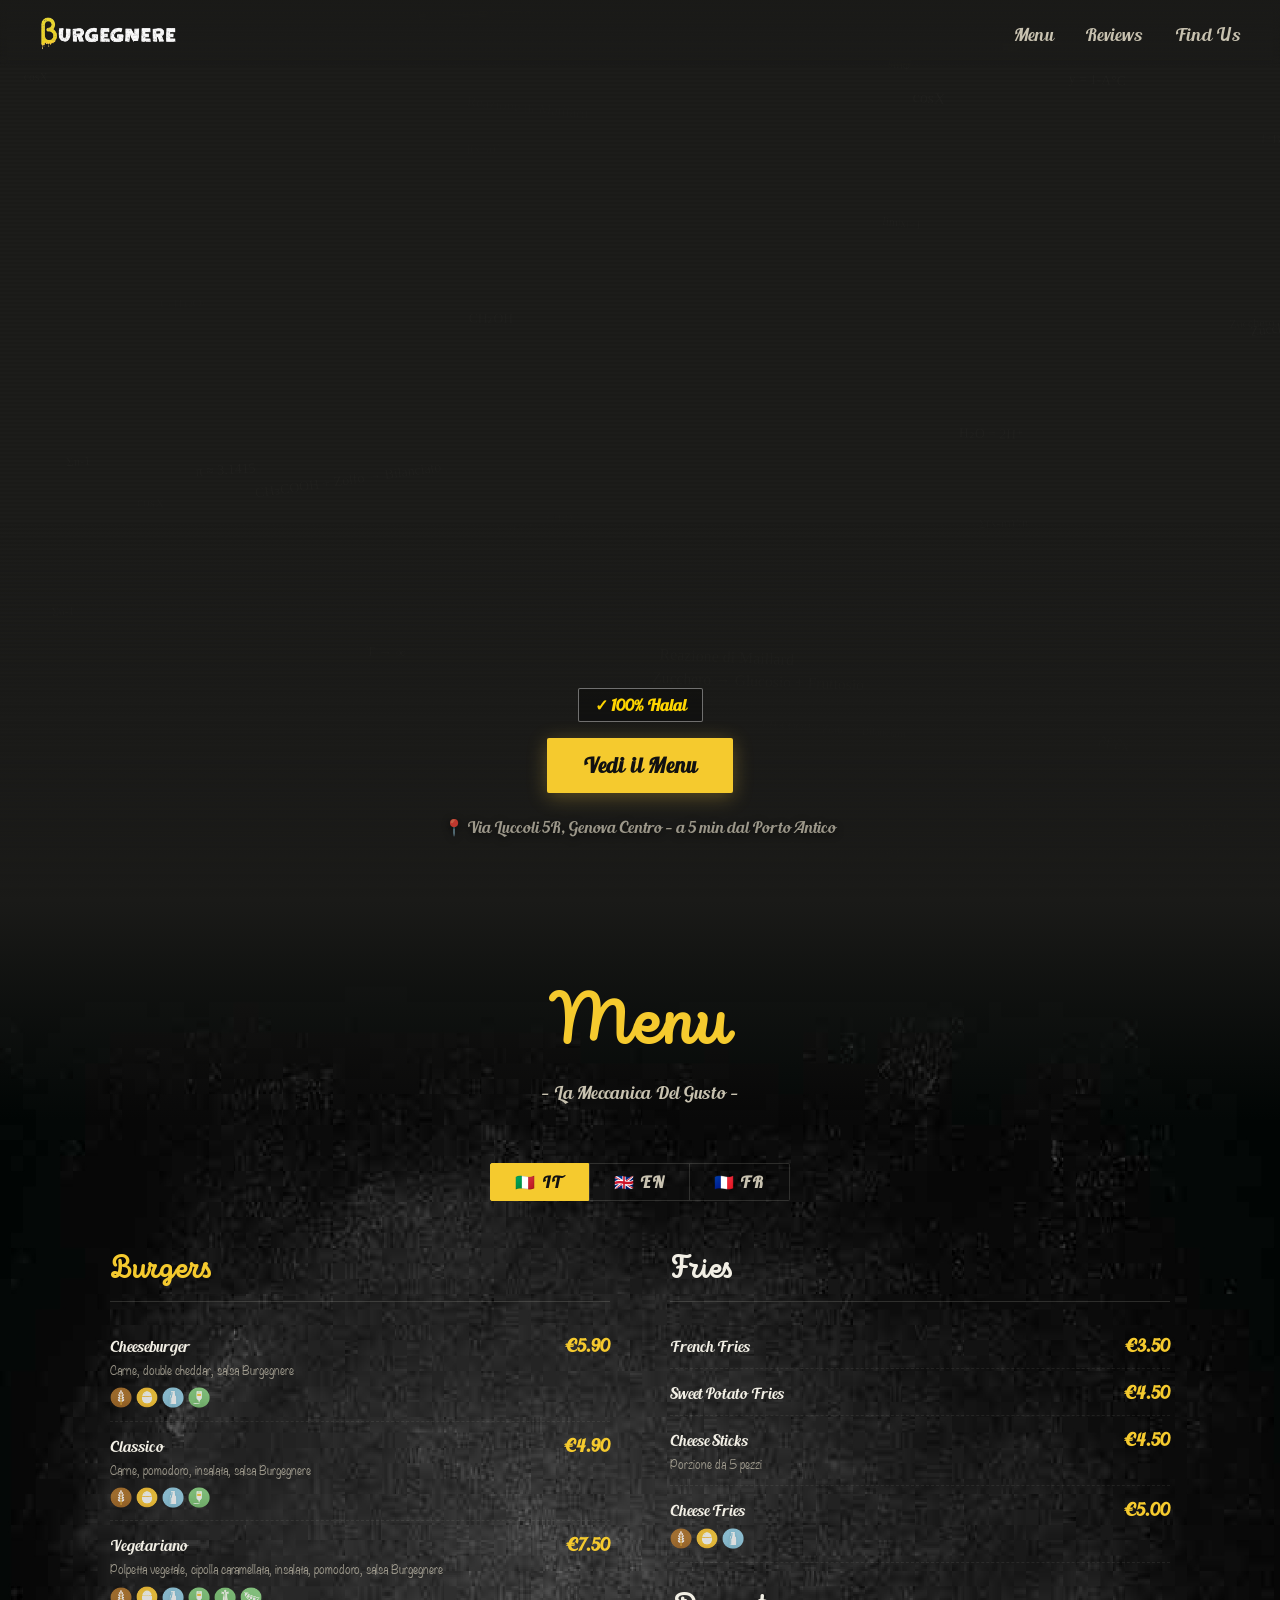
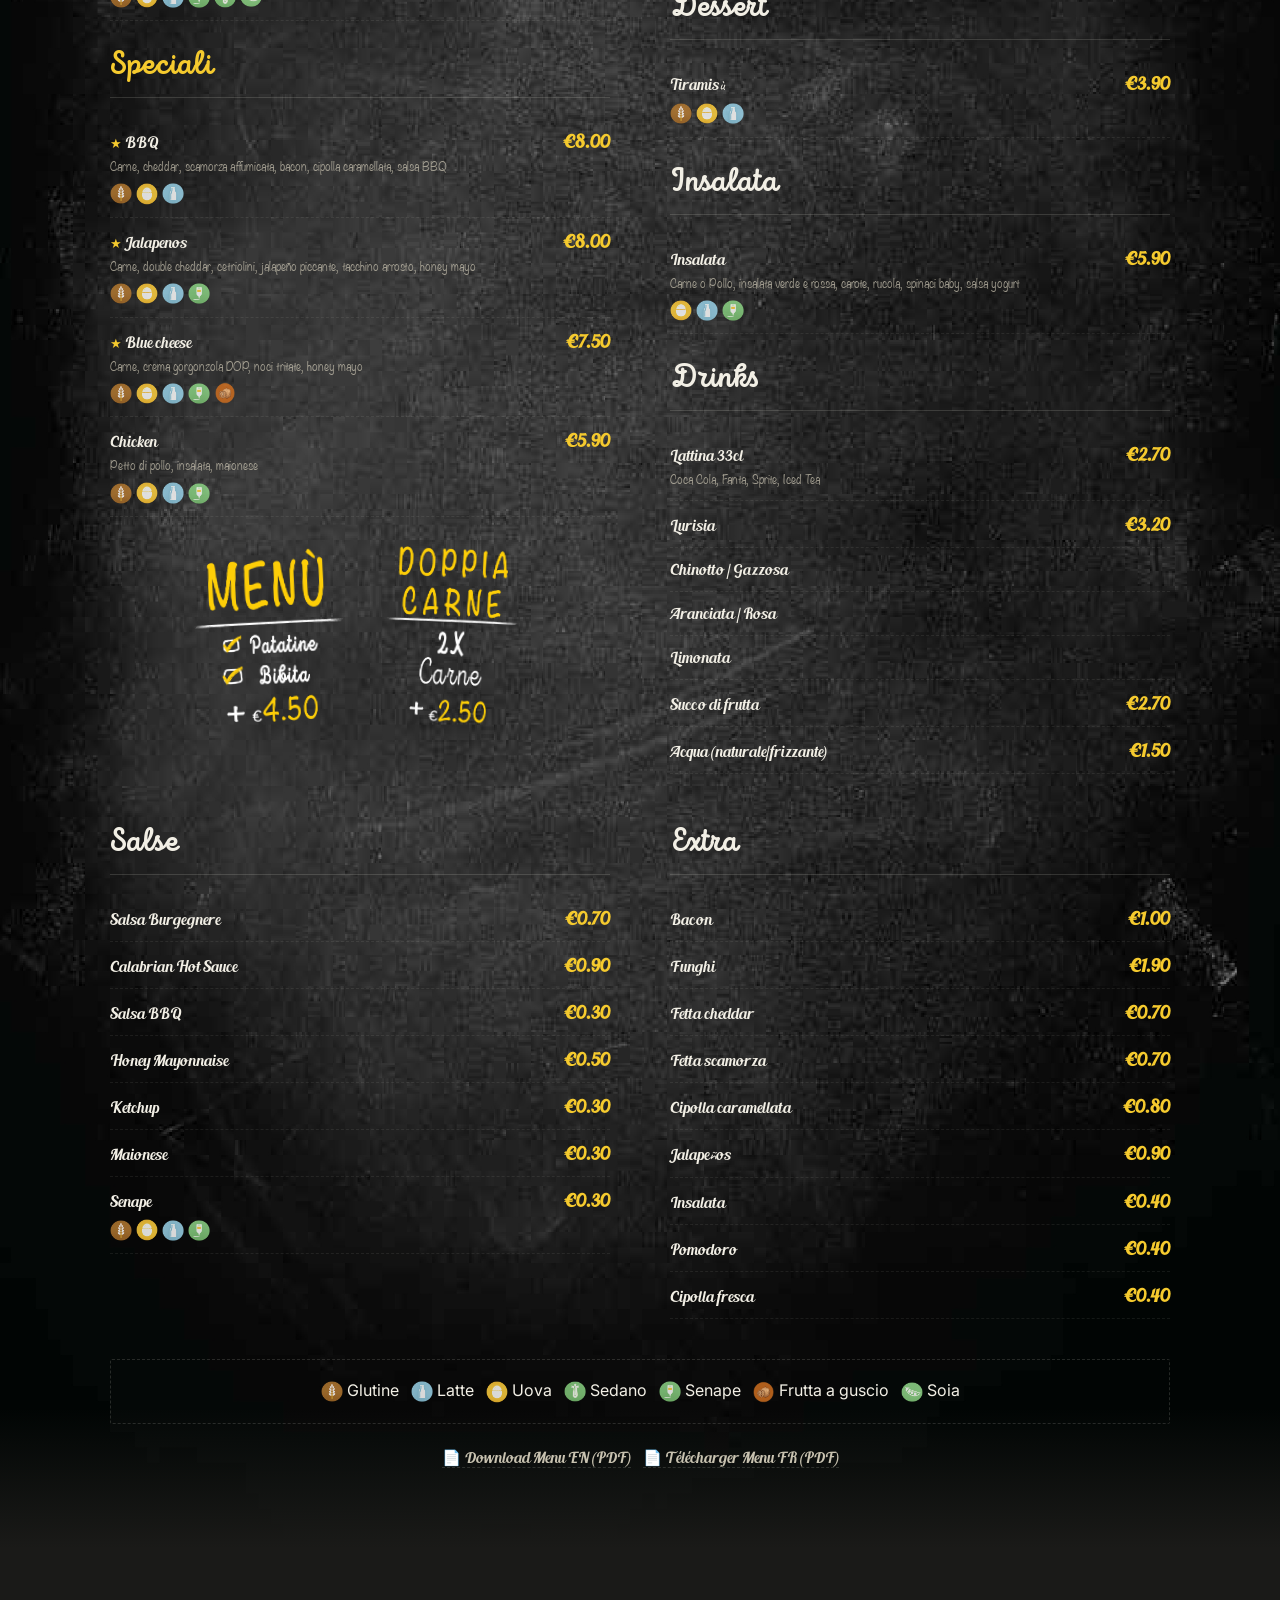
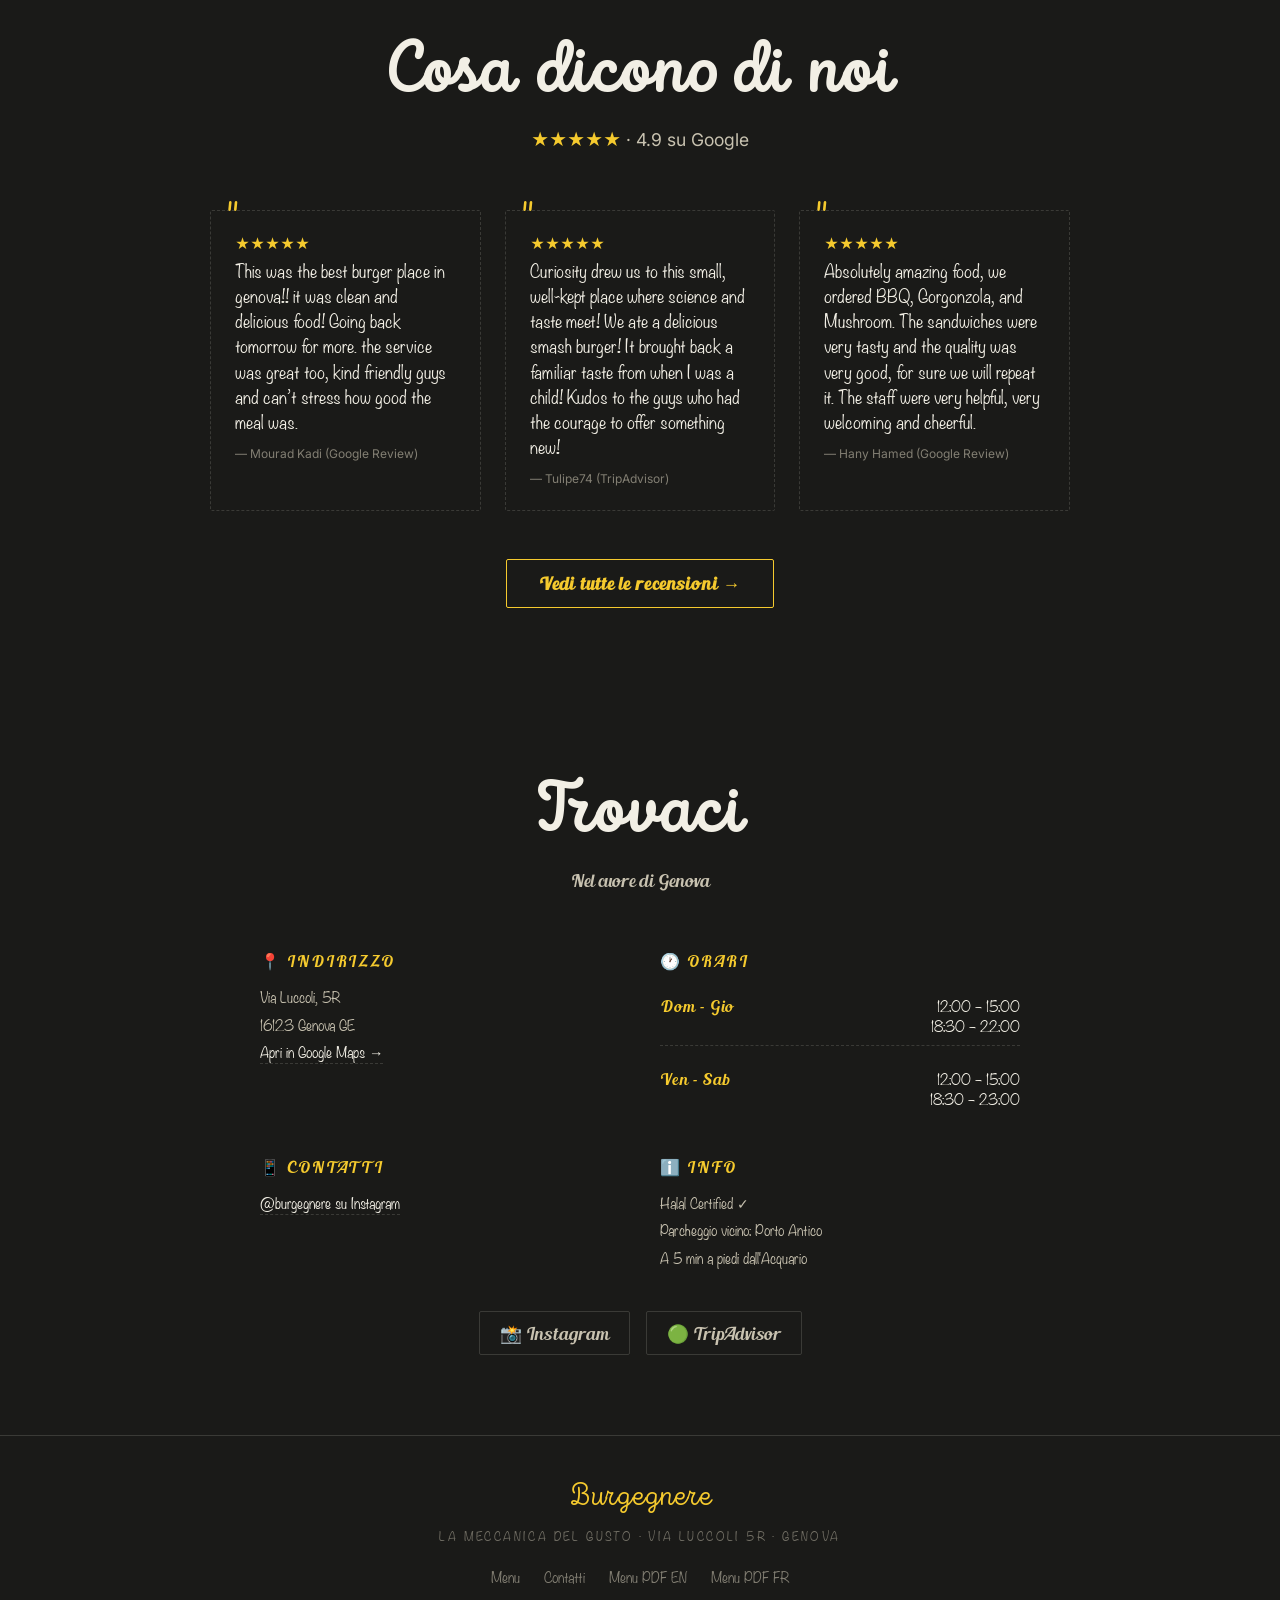
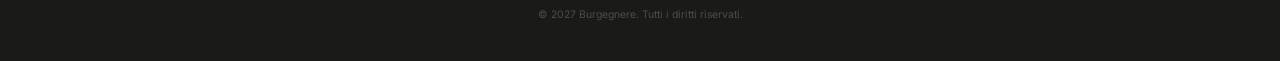
==== commit 68d926e8: "added the tracker" ====
--- a/index.html
+++ b/index.html
@@ -8,6 +8,10 @@
 <link rel="preconnect" href="https://fonts.googleapis.com">
 <link href="https://fonts.googleapis.com/css2?family=Permanent+Marker&family=Caveat:wght@400;600;700&family=Special+Elite&family=Luckiest+Guy&family=Inter:wght@300;400;500&display=swap" rel="stylesheet">
 <link rel="icon" type="image/png" href="assets/logo-without-background.png">
+
+<!-- GoatCounter analytics -->
+<script data-goatcounter="https://burgegnere.goatcounter.com/count"
+        async src="//gc.zgo.at/count.js"></script>
 <style>
   /* ===== CUSTOM FONTS =====
      Intro Script   -> main titles (Light 300 / Bold 700)
